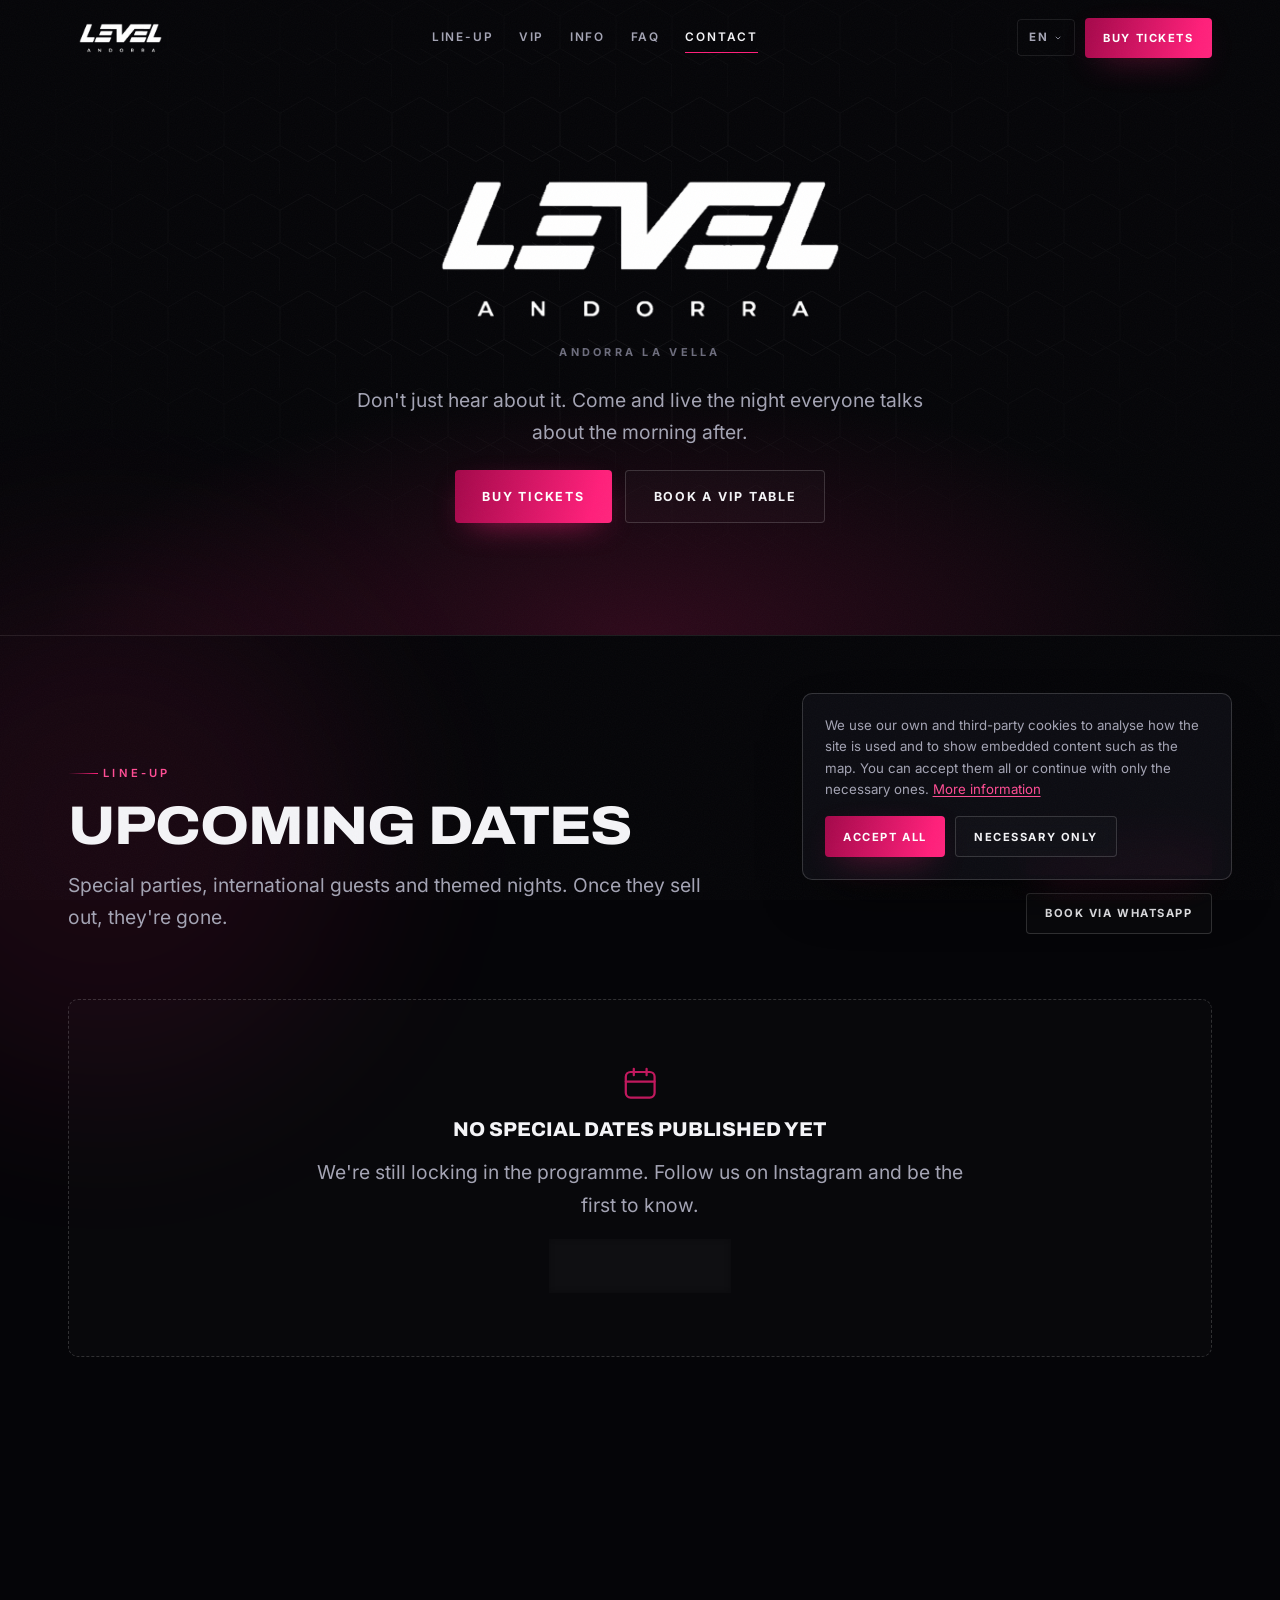
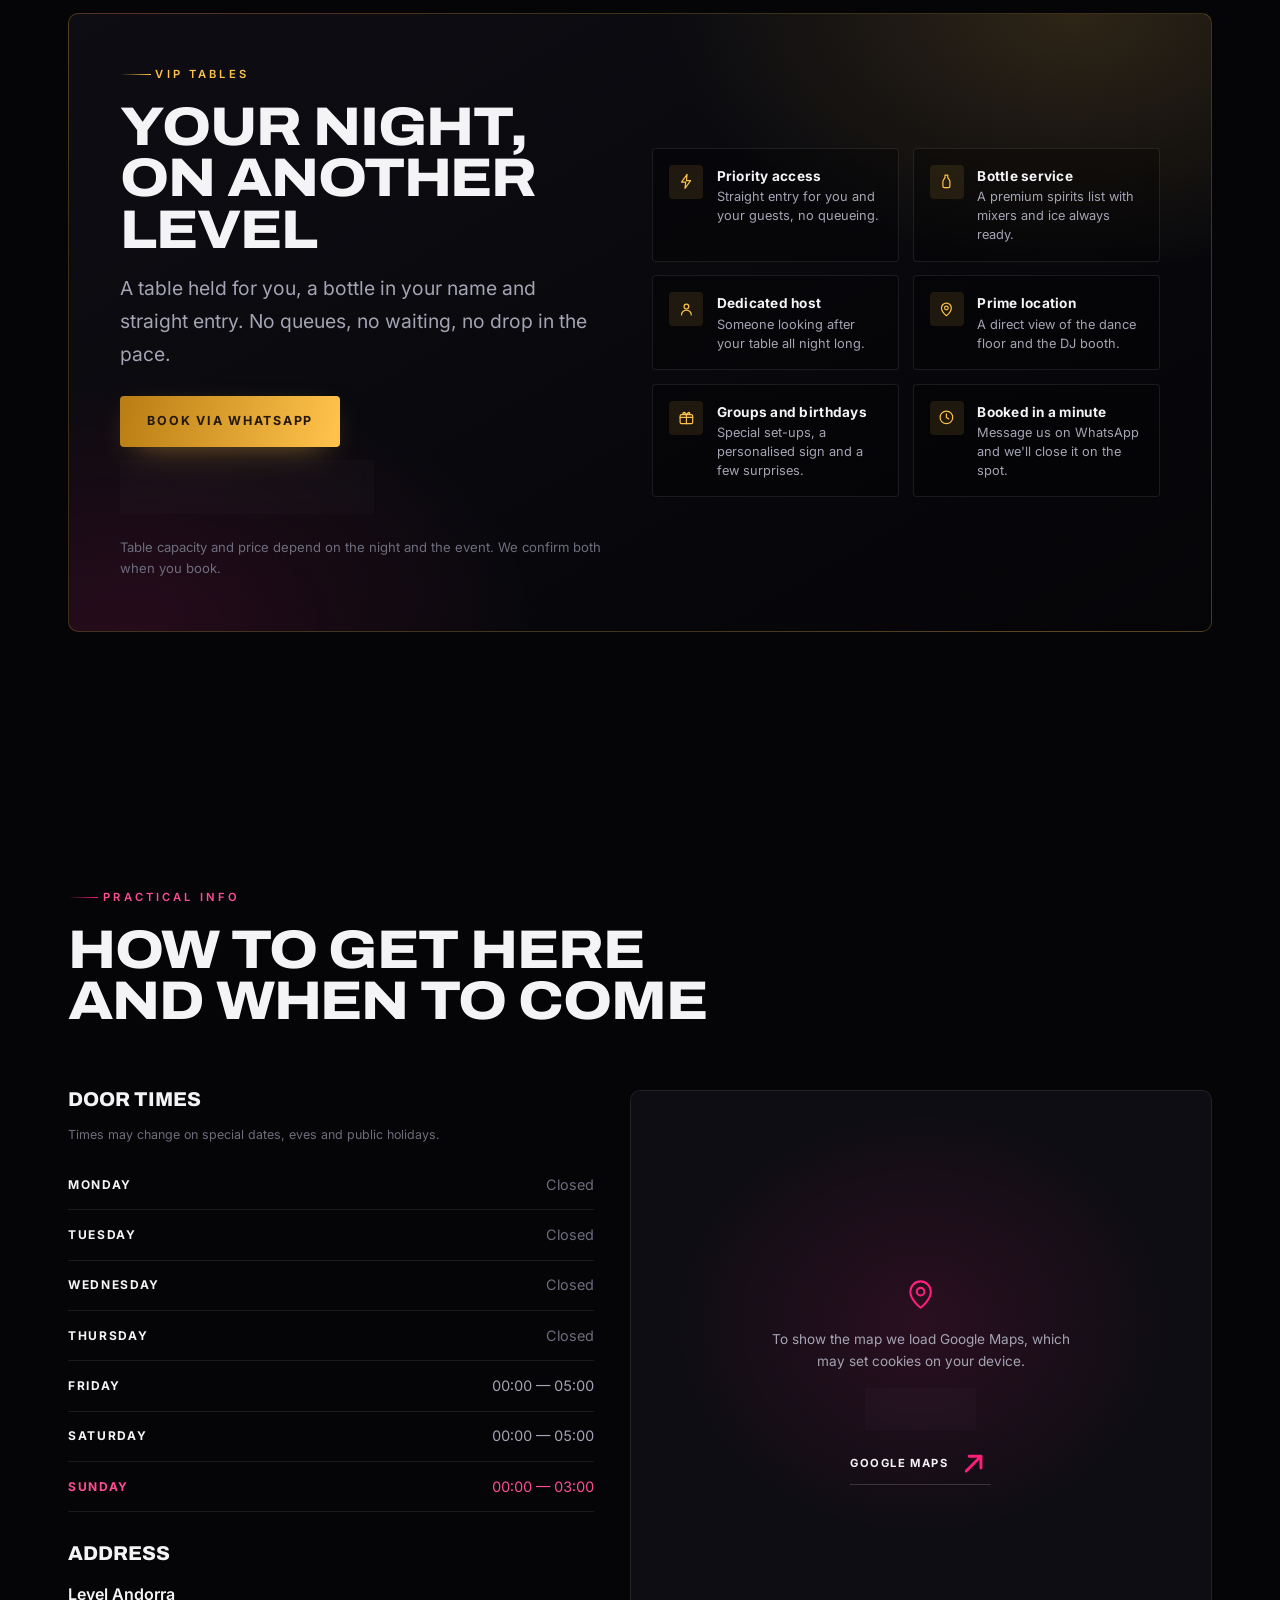
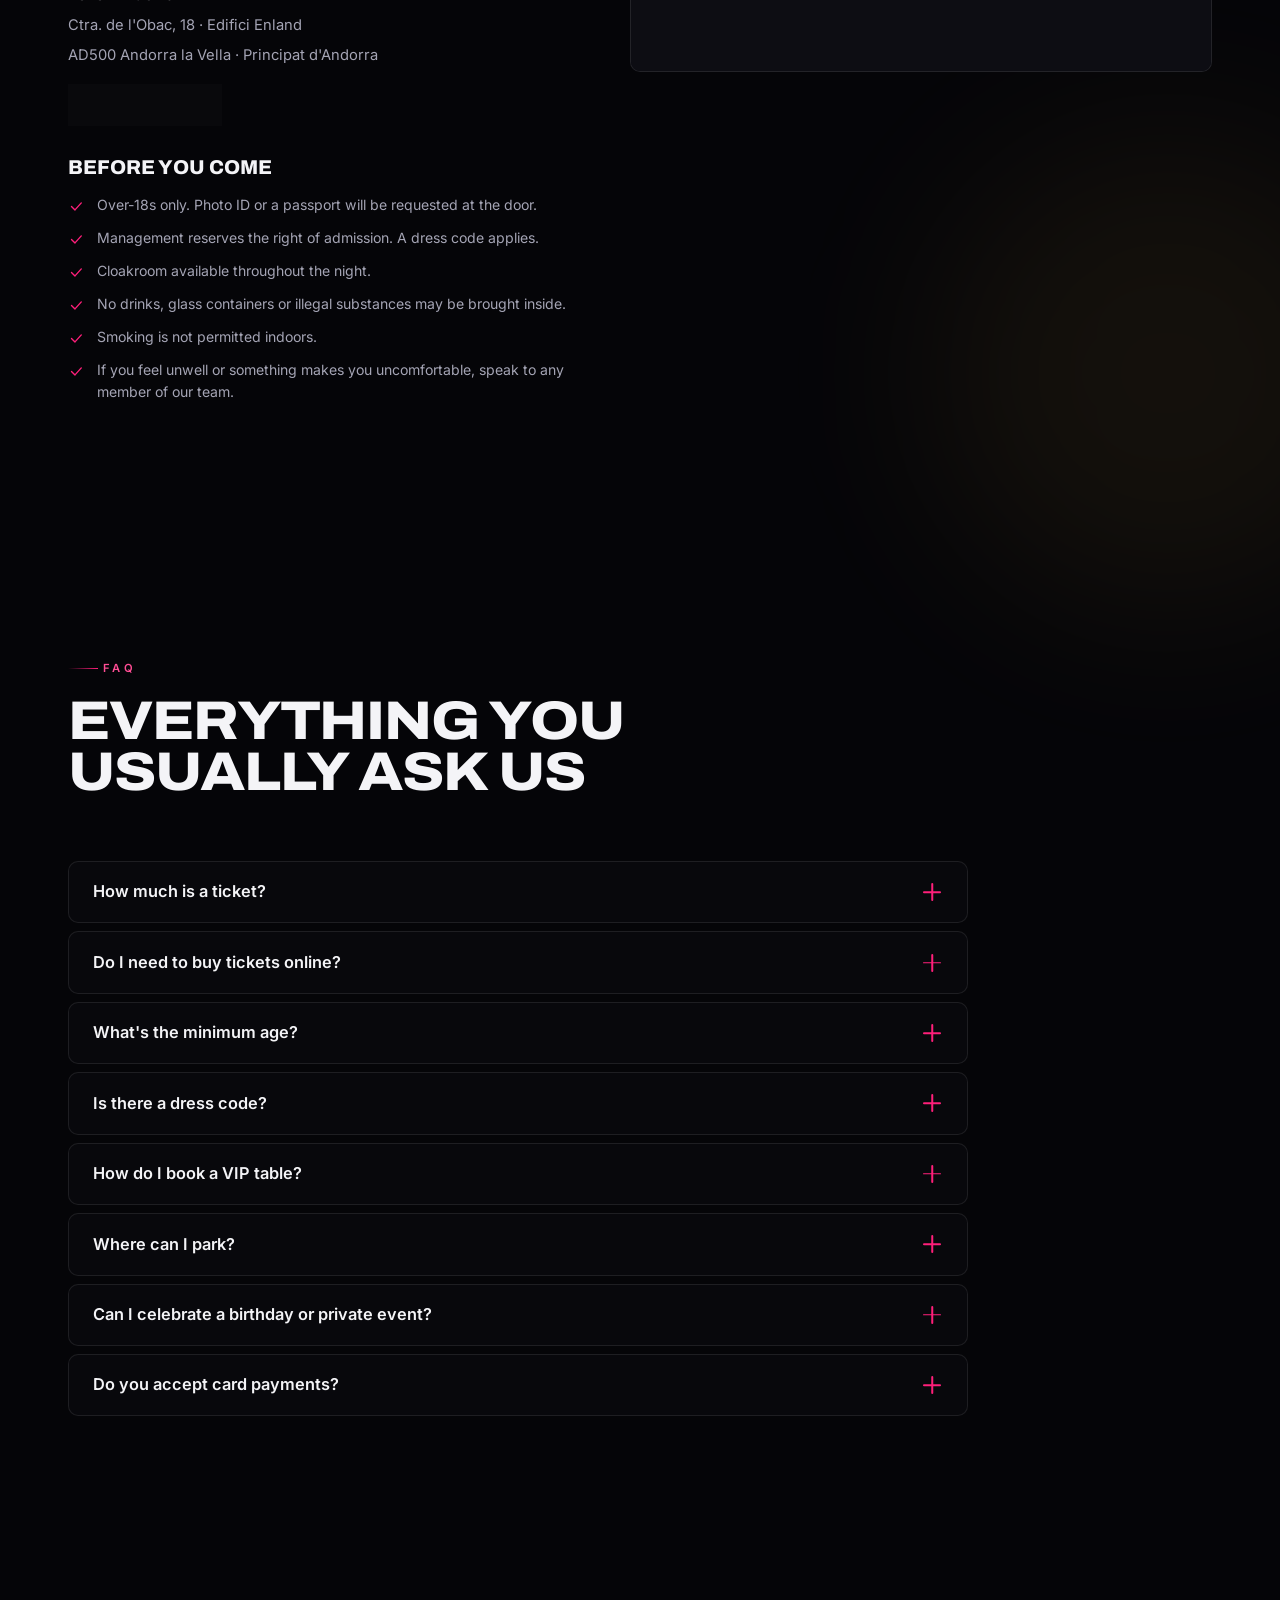
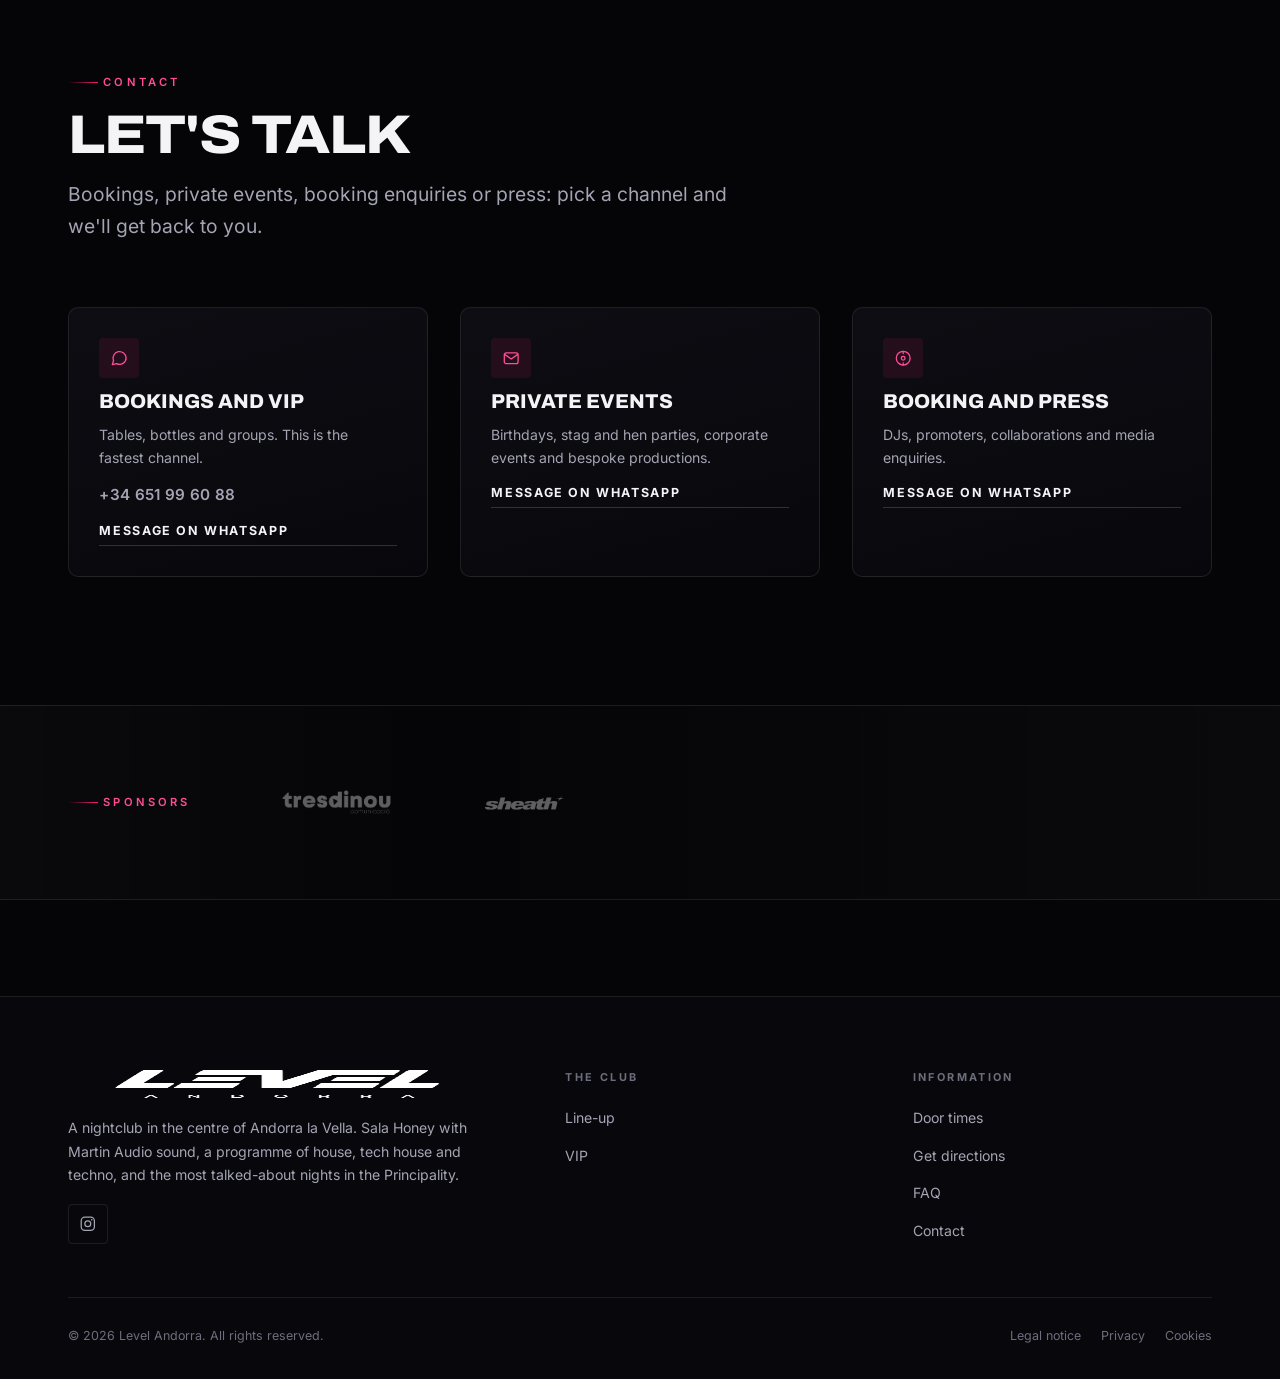
==== index.html @ 121f7f5c "Simplify Level landing page" ====
<!DOCTYPE html>
<html lang="es">
<head>
<meta charset="utf-8">
<meta name="viewport" content="width=device-width, initial-scale=1, viewport-fit=cover">
<title>Level Andorra · Discoteca en Andorra la Vella</title>
<meta name="description" content="Discoteca Level Andorra: Sala Honey con sonido Martin Audio, house, tech house y techno. De jueves a domingo en Andorra la Vella. Entradas y reservados VIP.">
<meta name="theme-color" content="#050508">
<meta name="author" content="Level Andorra">
<link rel="canonical" href="https://discotecalevelandorra.com/">

<!-- Open Graph / redes -->
<meta property="og:type" content="website">
<meta property="og:site_name" content="Level Andorra">
<meta property="og:locale" content="es_ES">
<meta property="og:locale:alternate" content="ca_AD">
<meta property="og:locale:alternate" content="en_GB">
<meta property="og:locale:alternate" content="fr_FR">
<meta property="og:url" content="https://discotecalevelandorra.com/">
<meta property="og:title" content="Level Andorra · Discoteca en Andorra la Vella">
<meta property="og:description" content="Sala Honey con sonido Martin Audio, house, tech house y techno. De jueves a domingo en Andorra la Vella. Entradas y reservados VIP.">
<meta property="og:image" content="https://discotecalevelandorra.com/assets/img/og-level-andorra.png">
<meta property="og:image:width" content="1200">
<meta property="og:image:height" content="630">
<meta name="twitter:card" content="summary_large_image">
<meta name="twitter:title" content="Level Andorra · Discoteca en Andorra la Vella">
<meta name="twitter:description" content="Sala Honey con sonido Martin Audio, house, tech house y techno. De jueves a domingo en Andorra la Vella.">
<meta name="twitter:image" content="https://discotecalevelandorra.com/assets/img/og-level-andorra.png">

<!-- Iconos -->
<link rel="icon" href="assets/img/favicon.svg" type="image/svg+xml">
<link rel="apple-touch-icon" href="assets/img/apple-touch-icon.png">
<link rel="manifest" href="site.webmanifest">

<!-- Poster del hero: es el LCP, se descarga cuanto antes -->
<link rel="preload" href="assets/img/poster-hero.jpg" as="image" fetchpriority="high">

<!-- Tipografías auto-alojadas: sin peticiones a terceros -->
<link rel="preload" href="assets/fonts/archivo-latin.woff2" as="font" type="font/woff2" crossorigin>
<link rel="preload" href="assets/fonts/inter-latin.woff2" as="font" type="font/woff2" crossorigin>
<link rel="stylesheet" href="assets/fonts/fonts.css">

<link rel="stylesheet" href="assets/css/style.css">

<!-- Datos estructurados: ficha del local -->
<script type="application/ld+json">
{
  "@context": "https://schema.org",
  "@type": "NightClub",
  "@id": "https://discotecalevelandorra.com/#club",
  "name": "Level Andorra",
  "alternateName": "Discoteca Level Andorra",
  "url": "https://discotecalevelandorra.com/",
  "description": "Discoteca en el centro de Andorra la Vella. Sala Honey con sonido Martin Audio e iluminación LED hexagonal, y programación de house, tech house y techno.",
  "image": "https://discotecalevelandorra.com/assets/img/og-level-andorra.png",
  "logo": "https://discotecalevelandorra.com/assets/img/level-logo.png",
  "address": {
    "@type": "PostalAddress",
    "streetAddress": "Ctra. de l'Obac, 18",
    "addressLocality": "Andorra la Vella",
    "postalCode": "AD500",
    "addressCountry": "AD"
  },
  "geo": { "@type": "GeoCoordinates", "latitude": 42.5066451, "longitude": 1.5340016 },
  "hasMap": "https://www.google.com/maps/place/DISCOTECA+LEVEL+ANDORRA/@42.5066451,1.5340016,17z",
  "sameAs": ["https://www.instagram.com/levelandorra_oficial/"],
  "openingHoursSpecification": [
    { "@type": "OpeningHoursSpecification", "dayOfWeek": "Thursday", "opens": "00:00", "closes": "04:00" },
    { "@type": "OpeningHoursSpecification", "dayOfWeek": "Friday", "opens": "00:00", "closes": "05:00" },
    { "@type": "OpeningHoursSpecification", "dayOfWeek": "Saturday", "opens": "00:00", "closes": "05:00" },
    { "@type": "OpeningHoursSpecification", "dayOfWeek": "Sunday", "opens": "00:00", "closes": "03:00" }
  ],
  "smokingAllowed": false,
  "publicAccess": true,
  "isAccessibleForFree": false,
  "currenciesAccepted": "EUR",
  "paymentAccepted": "Efectivo, Tarjeta"
}
</script>
</head>

<body>
<div class="grain" aria-hidden="true"></div>

<a class="skip-link" href="#main" data-i18n="nav.skip">Saltar al contenido</a>

<!-- ================================================================ HEADER -->
<header class="header" data-header>
  <div class="container header__inner">
    <a class="brand" href="#top" aria-label="Level Andorra — inicio">
      <img src="assets/img/level-logo.png" alt="Level Andorra" width="1080" height="309">
    </a>

    <nav class="nav" aria-label="Navegación principal">
      <a class="nav__link" href="#agenda" data-spy="agenda" data-i18n="nav.agenda">Agenda</a>
      <a class="nav__link" href="#vip" data-spy="vip" data-i18n="nav.vip">VIP</a>
      <a class="nav__link" href="#info" data-spy="info" data-i18n="nav.info">Info</a>
      <a class="nav__link" href="#faq" data-spy="faq" data-i18n="nav.faq">FAQ</a>
      <a class="nav__link" href="#contacto" data-spy="contacto" data-i18n="nav.contact">Contacto</a>
    </nav>

    <div class="header__actions">
      <div class="lang">
        <button class="lang__toggle" type="button" data-lang-toggle aria-expanded="false" aria-haspopup="true"
                data-i18n-attr="aria-label:nav.lang" aria-label="Idioma">
          <span data-lang-current>ES</span>
          <svg viewBox="0 0 24 24" fill="none" stroke="currentColor" stroke-width="2.4" stroke-linecap="round" stroke-linejoin="round" aria-hidden="true"><path d="m6 9 6 6 6-6"/></svg>
        </button>
        <div class="lang__menu" data-lang-menu role="menu">
          <button class="lang__option" type="button" role="menuitem" data-lang-option="es">Español</button>
          <button class="lang__option" type="button" role="menuitem" data-lang-option="ca">Català</button>
          <button class="lang__option" type="button" role="menuitem" data-lang-option="en">English</button>
          <button class="lang__option" type="button" role="menuitem" data-lang-option="fr">Français</button>
        </div>
      </div>

      <a class="btn btn--primary btn--sm header__cta" data-link="tickets" href="#agenda" target="_blank" rel="noopener" data-i18n="nav.tickets">Comprar entrada</a>

      <button class="burger" type="button" data-burger aria-expanded="false" aria-controls="mobile-nav" aria-label="Menú">
        <span class="burger__box" aria-hidden="true"><span></span><span></span><span></span></span>
      </button>
    </div>
  </div>
</header>

<!-- ============================================================ MENÚ MÓVIL -->
<div class="mobile-nav" id="mobile-nav" data-mobile-nav>
  <div class="container">
    <ul class="mobile-nav__list">
      <li><a class="mobile-nav__link" href="#agenda" data-i18n="nav.agenda">Agenda</a></li>
      <li><a class="mobile-nav__link" href="#vip" data-i18n="nav.vip">VIP</a></li>
      <li><a class="mobile-nav__link" href="#info" data-i18n="nav.info">Info</a></li>
      <li><a class="mobile-nav__link" href="#faq" data-i18n="nav.faq">FAQ</a></li>
      <li><a class="mobile-nav__link" href="#contacto" data-i18n="nav.contact">Contacto</a></li>
    </ul>
    <div class="mobile-nav__foot">
      <a class="btn btn--primary btn--block" data-link="tickets" href="#agenda" target="_blank" rel="noopener" data-i18n="nav.tickets">Comprar entrada</a>
      <div class="socials">
        <a class="social" data-link="instagram" href="https://www.instagram.com/levelandorra_oficial/" target="_blank" rel="noopener" aria-label="Instagram">
          <svg viewBox="0 0 24 24" fill="none" stroke="currentColor" stroke-width="1.7" stroke-linecap="round" stroke-linejoin="round" aria-hidden="true"><rect x="3" y="3" width="18" height="18" rx="5"/><circle cx="12" cy="12" r="4"/><circle cx="17.4" cy="6.6" r="1.1" fill="currentColor" stroke="none"/></svg>
        </a>
      </div>
    </div>
  </div>
</div>

<main id="main">

<!-- ========================================================== PRESENTACIÓN -->
<section class="intro" id="top">
  <div class="bg-hex" aria-hidden="true"></div>
  <div class="container intro__inner reveal">
    <h1 class="intro__heading"><img class="intro__logo" src="assets/img/level-logo.png" alt="Level Andorra" width="1080" height="309" fetchpriority="high"></h1>
    <p class="intro__place">ANDORRA LA VELLA</p>
    <p class="lede" data-i18n="hero.claim">Que no te lo cuenten. Ven a vivir la noche de la que todos hablan al día siguiente.</p>
    <div class="btn-group">
      <a class="btn btn--primary" data-link="tickets" href="#agenda" target="_blank" rel="noopener" data-i18n="hero.cta1">Comprar entrada</a>
      <a class="btn btn--ghost" href="#vip" data-i18n="hero.cta2">Reservar mesa VIP</a>
    </div>
  </div>
</section>

<!-- ============================================== AGENDA DEL FINDE -->
<section class="section" id="agenda">
  <div class="bg-glow" style="width:520px;height:520px;background:rgba(255,31,122,.16);top:-8%;left:-12%" aria-hidden="true"></div>
  <div class="container">
    <div class="section-head section-head--split reveal">
      <div>
        <span class="eyebrow" data-i18n="agenda.eyebrow">Agenda</span>
        <h2 class="h2" data-i18n="agenda.title">Próximas fechas</h2>
        <p class="lede" data-i18n="agenda.lede">Dos salas, distintas formas de vivir la noche. Elegí tu plan y reservá en segundos.</p>
      </div>
      <div class="btn-group">
        <a class="btn btn--primary btn--sm" data-link="tickets" href="#" target="_blank" rel="noopener" data-i18n="nav.tickets">Comprar entrada</a>
        <a class="btn btn--ghost btn--sm" data-link="whatsapp" data-wa-topic="vip" href="#" target="_blank" rel="noopener" data-i18n="vip.cta1">Reservar VIP</a>
      </div>
    </div>

    <div class="agenda" data-agenda hidden></div>

    <div class="empty-state reveal" data-agenda-empty hidden>
      <svg viewBox="0 0 24 24" fill="none" stroke="currentColor" stroke-width="1.4" stroke-linecap="round" stroke-linejoin="round" aria-hidden="true"><rect x="3" y="5" width="18" height="16" rx="3"/><path d="M8 3v4M16 3v4M3 11h18"/></svg>
      <h3 class="h4" data-i18n="agenda.empty.title">Estamos preparando el próximo fin de semana</h3>
      <p class="lede" style="text-align:center" data-i18n="agenda.empty.text">Seguinos en Instagram para enterarte primero.</p>
      <a class="btn btn--ghost" data-link="instagram" href="https://www.instagram.com/levelandorra_oficial/" target="_blank" rel="noopener" data-i18n="agenda.empty.cta">Ver Instagram</a>
    </div>
  </div>
</section>

<div class="flyer-modal" data-flyer-modal hidden role="dialog" aria-modal="true" aria-label="Flyer ampliado">
  <button class="flyer-modal__backdrop" type="button" data-flyer-close aria-label="Cerrar"></button>
  <div class="flyer-modal__panel">
    <button class="flyer-modal__close" type="button" data-flyer-close aria-label="Cerrar">×</button>
    <img alt="Flyer del evento">
  </div>
</div>

<!-- =================================================================== VIP -->
<section class="section" id="vip">
  <div class="container">
    <div class="vip-wrap reveal">
      <div class="vip-grid">
        <div class="stack stack-md">
          <span class="eyebrow eyebrow--honey" data-i18n="vip.eyebrow">Reservados</span>
          <h2 class="h2" data-i18n="vip.title">Tu noche, a otro nivel</h2>
          <p class="lede" data-i18n="vip.lede">Mesa reservada, botella a tu nombre y entrada directa. Sin colas, sin esperas, sin bajar el ritmo.</p>
          <div class="btn-group" style="margin-top:.5rem">
            <a class="btn btn--honey" data-link="whatsapp" data-link-fallback="instagram" data-i18n-fallback="vip.cta2" href="#contacto" target="_blank" rel="noopener" data-i18n="vip.cta1">Reservar por WhatsApp</a>
            <a class="btn btn--ghost" data-link="instagram" href="https://www.instagram.com/levelandorra_oficial/" target="_blank" rel="noopener" data-i18n="vip.cta2">Escribir por Instagram</a>
          </div>
          <p class="text-mute" style="font-size:.82rem;margin-top:.35rem" data-i18n="vip.note">Aforo por mesa y precio según la noche y el evento. Te lo confirmamos al momento de la reserva.</p>
        </div>

        <ul class="perks">
          <li class="perk">
            <span class="perk__icon"><svg viewBox="0 0 24 24" fill="none" stroke="currentColor" stroke-width="1.7" stroke-linecap="round" stroke-linejoin="round" aria-hidden="true"><path d="m13 2-8 11h6l-1 9 8-11h-6z"/></svg></span>
            <div><p class="perk__title" data-i18n="vip.p1.title">Acceso prioritario</p><p class="perk__text" data-i18n="vip.p1.text">Entrada directa para ti y tus invitados, sin hacer cola.</p></div>
          </li>
          <li class="perk">
            <span class="perk__icon"><svg viewBox="0 0 24 24" fill="none" stroke="currentColor" stroke-width="1.7" stroke-linecap="round" stroke-linejoin="round" aria-hidden="true"><path d="M10 3h4v3.5l2.4 3.6a3 3 0 0 1 .6 1.8V19a2 2 0 0 1-2 2H9a2 2 0 0 1-2-2v-7.1a3 3 0 0 1 .6-1.8L10 6.5z"/></svg></span>
            <div><p class="perk__title" data-i18n="vip.p2.title">Servicio de botella</p><p class="perk__text" data-i18n="vip.p2.text">Carta de destilados premium con mixers y hielo siempre listos.</p></div>
          </li>
          <li class="perk">
            <span class="perk__icon"><svg viewBox="0 0 24 24" fill="none" stroke="currentColor" stroke-width="1.7" stroke-linecap="round" stroke-linejoin="round" aria-hidden="true"><circle cx="12" cy="8" r="3.4"/><path d="M5 20a7 7 0 0 1 14 0"/></svg></span>
            <div><p class="perk__title" data-i18n="vip.p3.title">Camarero dedicado</p><p class="perk__text" data-i18n="vip.p3.text">Alguien pendiente de tu mesa durante toda la noche.</p></div>
          </li>
          <li class="perk">
            <span class="perk__icon"><svg viewBox="0 0 24 24" fill="none" stroke="currentColor" stroke-width="1.7" stroke-linecap="round" stroke-linejoin="round" aria-hidden="true"><path d="M12 21s7-5.4 7-11a7 7 0 1 0-14 0c0 5.6 7 11 7 11Z"/><circle cx="12" cy="10" r="2.6"/></svg></span>
            <div><p class="perk__title" data-i18n="vip.p4.title">Ubicación privilegiada</p><p class="perk__text" data-i18n="vip.p4.text">Vista directa a la pista y a la cabina del DJ.</p></div>
          </li>
          <li class="perk">
            <span class="perk__icon"><svg viewBox="0 0 24 24" fill="none" stroke="currentColor" stroke-width="1.7" stroke-linecap="round" stroke-linejoin="round" aria-hidden="true"><rect x="3" y="8" width="18" height="13" rx="2"/><path d="M3 12h18M12 8v13M12 8S9.5 3.5 7.5 5.2 9 8 12 8s5.6-1.1 4.5-2.8S12 8 12 8Z"/></svg></span>
            <div><p class="perk__title" data-i18n="vip.p5.title">Grupos y cumpleaños</p><p class="perk__text" data-i18n="vip.p5.text">Montajes especiales, cartel personalizado y sorpresas.</p></div>
          </li>
          <li class="perk">
            <span class="perk__icon"><svg viewBox="0 0 24 24" fill="none" stroke="currentColor" stroke-width="1.7" stroke-linecap="round" stroke-linejoin="round" aria-hidden="true"><circle cx="12" cy="12" r="9"/><path d="M12 7v5.2l3.2 1.9"/></svg></span>
            <div><p class="perk__title" data-i18n="vip.p6.title">Reserva en un minuto</p><p class="perk__text" data-i18n="vip.p6.text">Escríbenos por WhatsApp y lo cerramos al momento.</p></div>
          </li>
        </ul>
      </div>
    </div>
  </div>
</section>

<!-- ================================================================== INFO -->
<section class="section" id="info">
  <div class="bg-glow" style="width:480px;height:480px;background:rgba(255,194,75,.12);bottom:-6%;right:-10%" aria-hidden="true"></div>
  <div class="container">
    <div class="section-head reveal">
      <span class="eyebrow" data-i18n="info.eyebrow">Info práctica</span>
      <h2 class="h2" data-i18n="info.title">Cómo llegar y cuándo venir</h2>
    </div>

    <div class="info-grid">
      <div class="stack stack-lg reveal">
        <div>
          <h3 class="h4" style="margin-bottom:1rem" data-i18n="info.hours.title">Horario de puertas</h3>
          <table class="hours-table">
            <caption data-i18n="info.hours.caption">Los horarios pueden variar en fechas especiales, vísperas y festivos.</caption>
            <tbody data-hours-body>
              <tr class="is-closed"><th scope="row" data-i18n="info.mon">Lunes</th><td data-i18n="info.closed">Cerrado</td></tr>
              <tr class="is-closed"><th scope="row" data-i18n="info.tue">Martes</th><td data-i18n="info.closed">Cerrado</td></tr>
              <tr class="is-closed"><th scope="row" data-i18n="info.wed">Miércoles</th><td data-i18n="info.closed">Cerrado</td></tr>
              <tr><th scope="row" data-i18n="info.thu">Jueves</th><td>00:00 — 04:00</td></tr>
              <tr><th scope="row" data-i18n="info.fri">Viernes</th><td>00:00 — 05:00</td></tr>
              <tr><th scope="row" data-i18n="info.sat">Sábado</th><td>00:00 — 05:00</td></tr>
              <tr><th scope="row" data-i18n="info.sun">Domingo</th><td>00:00 — 03:00</td></tr>
            </tbody>
          </table>
        </div>

        <div class="stack stack-md">
          <h3 class="h4" data-i18n="info.address.title">Dirección</h3>
          <address class="address-block" style="font-style:normal">
            <strong>Level Andorra</strong>
            <span>Ctra. de l'Obac, 18 · Edifici Enland</span>
            <span>AD500 Andorra la Vella · Principat d'Andorra</span>
          </address>
          <div class="btn-group">
            <a class="btn btn--ghost btn--sm" data-link="directions" href="https://www.google.com/maps/dir/?api=1&amp;destination=42.5066451%2C1.5340016" target="_blank" rel="noopener" data-i18n="info.address.cta">Cómo llegar</a>
          </div>
        </div>

        <div class="stack stack-md">
          <h3 class="h4" data-i18n="info.rules.title">Antes de venir</h3>
          <ul class="rules">
            <li><svg viewBox="0 0 24 24" fill="none" stroke="currentColor" stroke-width="2" stroke-linecap="round" stroke-linejoin="round" aria-hidden="true"><path d="m5 12 5 5L19 7"/></svg><span data-i18n="info.rules.r1">Acceso exclusivo para mayores de 18 años. Se pedirá documento de identidad o pasaporte en la puerta.</span></li>
            <li><svg viewBox="0 0 24 24" fill="none" stroke="currentColor" stroke-width="2" stroke-linecap="round" stroke-linejoin="round" aria-hidden="true"><path d="m5 12 5 5L19 7"/></svg><span data-i18n="info.rules.r2">La dirección se reserva el derecho de admisión. Se aplica código de vestimenta.</span></li>
            <li><svg viewBox="0 0 24 24" fill="none" stroke="currentColor" stroke-width="2" stroke-linecap="round" stroke-linejoin="round" aria-hidden="true"><path d="m5 12 5 5L19 7"/></svg><span data-i18n="info.rules.r3">Guardarropa disponible durante toda la noche.</span></li>
            <li><svg viewBox="0 0 24 24" fill="none" stroke="currentColor" stroke-width="2" stroke-linecap="round" stroke-linejoin="round" aria-hidden="true"><path d="m5 12 5 5L19 7"/></svg><span data-i18n="info.rules.r4">No se permite el acceso con bebidas, envases de cristal ni sustancias ilegales.</span></li>
            <li><svg viewBox="0 0 24 24" fill="none" stroke="currentColor" stroke-width="2" stroke-linecap="round" stroke-linejoin="round" aria-hidden="true"><path d="m5 12 5 5L19 7"/></svg><span data-i18n="info.rules.r5">Prohibido fumar en el interior del local.</span></li>
            <li><svg viewBox="0 0 24 24" fill="none" stroke="currentColor" stroke-width="2" stroke-linecap="round" stroke-linejoin="round" aria-hidden="true"><path d="m5 12 5 5L19 7"/></svg><span data-i18n="info.rules.r6">Si no te encuentras bien o algo te incomoda, avisa a cualquier persona del equipo.</span></li>
          </ul>
        </div>
      </div>

      <div class="map-frame reveal" data-map>
        <div class="map-consent" data-map-consent>
          <svg viewBox="0 0 24 24" fill="none" stroke="currentColor" stroke-width="1.4" stroke-linecap="round" stroke-linejoin="round" aria-hidden="true"><path d="M12 21s7-5.4 7-11a7 7 0 1 0-14 0c0 5.6 7 11 7 11Z"/><circle cx="12" cy="10" r="2.6"/></svg>
          <p data-i18n="info.map.text">Para mostrar el mapa cargamos Google Maps, que puede instalar cookies en tu dispositivo.</p>
          <button class="btn btn--ghost btn--sm" type="button" data-map-load data-i18n="info.map.cta">Cargar mapa</button>
          <a class="link-arrow" data-link="maps" href="https://www.google.com/maps/place/DISCOTECA+LEVEL+ANDORRA/@42.5066451,1.5340016,17z" target="_blank" rel="noopener" style="font-size:.7rem">
            Google Maps
            <svg viewBox="0 0 24 24" fill="none" stroke="currentColor" stroke-width="2" stroke-linecap="round" stroke-linejoin="round" aria-hidden="true"><path d="M7 17 17 7M9 7h8v8"/></svg>
          </a>
        </div>
      </div>
    </div>
  </div>
</section>

<!-- =================================================================== FAQ -->
<section class="section" id="faq">
  <div class="container">
    <div class="section-head reveal">
      <span class="eyebrow" data-i18n="faq.eyebrow">Preguntas frecuentes</span>
      <h2 class="h2" data-i18n="faq.title">Todo lo que sueles preguntarnos</h2>
    </div>

    <div class="faq reveal">
      <div class="faq__item">
        <h3><button class="faq__q" type="button" data-faq-q aria-expanded="false" aria-controls="faq-1"><span data-i18n="faq.q1">¿Cuánto cuesta la entrada?</span><span class="faq__icon" aria-hidden="true"></span></button></h3>
        <div class="faq__a" id="faq-1"><div><p data-i18n="faq.a1">El precio depende de la noche y del evento. Consulta la fecha concreta en nuestro sistema de entradas o escríbenos por Instagram y te lo decimos al momento.</p></div></div>
      </div>
      <div class="faq__item">
        <h3><button class="faq__q" type="button" data-faq-q aria-expanded="false" aria-controls="faq-2"><span data-i18n="faq.q2">¿Hace falta comprar la entrada por internet?</span><span class="faq__icon" aria-hidden="true"></span></button></h3>
        <div class="faq__a" id="faq-2"><div><p data-i18n="faq.a2">No siempre, pero es lo más seguro. En fechas especiales el aforo se completa y la entrada anticipada suele salir más barata que en taquilla.</p></div></div>
      </div>
      <div class="faq__item">
        <h3><button class="faq__q" type="button" data-faq-q aria-expanded="false" aria-controls="faq-3"><span data-i18n="faq.q3">¿Cuál es la edad mínima para entrar?</span><span class="faq__icon" aria-hidden="true"></span></button></h3>
        <div class="faq__a" id="faq-3"><div><p data-i18n="faq.a3">18 años. Es imprescindible presentar documento de identidad o pasaporte en la puerta, sin excepciones.</p></div></div>
      </div>
      <div class="faq__item">
        <h3><button class="faq__q" type="button" data-faq-q aria-expanded="false" aria-controls="faq-4"><span data-i18n="faq.q4">¿Hay código de vestimenta?</span><span class="faq__icon" aria-hidden="true"></span></button></h3>
        <div class="faq__a" id="faq-4"><div><p data-i18n="faq.a4">No pedimos etiqueta, pero sí que cuides el look. No se permite ropa deportiva completa ni chanclas. La dirección se reserva el derecho de admisión.</p></div></div>
      </div>
      <div class="faq__item">
        <h3><button class="faq__q" type="button" data-faq-q aria-expanded="false" aria-controls="faq-5"><span data-i18n="faq.q5">¿Cómo reservo una mesa VIP?</span><span class="faq__icon" aria-hidden="true"></span></button></h3>
        <div class="faq__a" id="faq-5"><div><p data-i18n="faq.a5">Por WhatsApp o por Instagram. Te confirmamos disponibilidad, capacidad de la mesa y precio en el momento, según la noche.</p></div></div>
      </div>
      <div class="faq__item">
        <h3><button class="faq__q" type="button" data-faq-q aria-expanded="false" aria-controls="faq-6"><span data-i18n="faq.q6">¿Dónde puedo aparcar?</span><span class="faq__icon" aria-hidden="true"></span></button></h3>
        <div class="faq__a" id="faq-6"><div><p data-i18n="faq.a6">Hay aparcamientos públicos a pocos minutos a pie, en pleno centro de Andorra la Vella.</p></div></div>
      </div>
      <div class="faq__item">
        <h3><button class="faq__q" type="button" data-faq-q aria-expanded="false" aria-controls="faq-7"><span data-i18n="faq.q7">¿Puedo celebrar un cumpleaños o un evento privado?</span><span class="faq__icon" aria-hidden="true"></span></button></h3>
        <div class="faq__a" id="faq-7"><div><p data-i18n="faq.a7">Sí. Preparamos montajes para cumpleaños, despedidas, eventos de empresa y producciones. Escríbenos y lo montamos a tu medida.</p></div></div>
      </div>
      <div class="faq__item">
        <h3><button class="faq__q" type="button" data-faq-q aria-expanded="false" aria-controls="faq-8"><span data-i18n="faq.q8">¿Se puede pagar con tarjeta?</span><span class="faq__icon" aria-hidden="true"></span></button></h3>
        <div class="faq__a" id="faq-8"><div><p data-i18n="faq.a8">Sí, aceptamos tarjeta y efectivo tanto en barra como en los reservados.</p></div></div>
      </div>
    </div>
  </div>
</section>

<!-- ============================================================== CONTACTO -->
<section class="section" id="contacto">
  <div class="container">
    <div class="section-head reveal">
      <span class="eyebrow" data-i18n="contact.eyebrow">Contacto</span>
      <h2 class="h2" data-i18n="contact.title">Hablemos</h2>
      <p class="lede" data-i18n="contact.lede">Reservas, eventos privados, booking o prensa: elige el canal y te respondemos.</p>
    </div>

    <div class="contact-grid">
      <article class="contact-card reveal">
        <span class="contact-card__icon"><svg viewBox="0 0 24 24" fill="none" stroke="currentColor" stroke-width="1.7" stroke-linecap="round" stroke-linejoin="round" aria-hidden="true"><path d="M21 11.5a8.4 8.4 0 0 1-12.3 7.5L3 20.5l1.6-5.5A8.5 8.5 0 1 1 21 11.5Z"/></svg></span>
        <h3 class="h4" data-i18n="contact.c1.title">Reservas y VIP</h3>
        <p data-i18n="contact.c1.text">Mesas, botellas y grupos. Es el canal más rápido.</p>
        <p class="text-honey" style="font-size:.95rem;font-weight:600;letter-spacing:.02em" data-cfg="phoneDisplay"></p>
        <a class="link-arrow" data-link="whatsapp" data-link-fallback="instagram" data-i18n-fallback="vip.cta2" href="#" target="_blank" rel="noopener" data-i18n="contact.c1.cta">Escribir por WhatsApp</a>
      </article>

      <article class="contact-card reveal">
        <span class="contact-card__icon"><svg viewBox="0 0 24 24" fill="none" stroke="currentColor" stroke-width="1.7" stroke-linecap="round" stroke-linejoin="round" aria-hidden="true"><rect x="3" y="5" width="18" height="14" rx="2.5"/><path d="m3.5 7 8.5 6 8.5-6"/></svg></span>
        <h3 class="h4" data-i18n="contact.c2.title">Eventos privados</h3>
        <p data-i18n="contact.c2.text">Cumpleaños, despedidas, empresas y producciones a medida.</p>
        <a class="link-arrow" data-link="email-events" data-link-fallback="whatsapp" data-wa-topic="events" data-i18n-fallback="contact.c1.cta" href="#" data-i18n="contact.c2.cta">Enviar email</a>
      </article>

      <article class="contact-card reveal">
        <span class="contact-card__icon"><svg viewBox="0 0 24 24" fill="none" stroke="currentColor" stroke-width="1.7" stroke-linecap="round" stroke-linejoin="round" aria-hidden="true"><circle cx="12" cy="12" r="9"/><circle cx="12" cy="12" r="2.4"/><path d="M12 3v3M12 18v3"/></svg></span>
        <h3 class="h4" data-i18n="contact.c3.title">Booking y prensa</h3>
        <p data-i18n="contact.c3.text">DJs, promotoras, colaboraciones y medios de comunicación.</p>
        <a class="link-arrow" data-link="email-booking" data-link-fallback="whatsapp" data-wa-topic="booking" data-i18n-fallback="contact.c1.cta" href="#" data-i18n="contact.c3.cta">Enviar email</a>
      </article>
    </div>

  </div>
</section>

<!-- =============================================================== SPONSORS -->
<section class="sponsors" aria-labelledby="sponsors-title">
  <div class="container sponsors__inner">
    <h2 class="eyebrow" id="sponsors-title">SPONSORS</h2>
    <div class="sponsors__list">
      <a href="https://www.instagram.com/tresdinoucomunicacio" target="_blank" rel="noopener noreferrer" aria-label="Tresdinou Comunicació">
        <img src="assets/img/sponsor-tresdinou-comunicacio.png" alt="Tresdinou Comunicació" width="1145" height="284" loading="lazy" decoding="async">
      </a>
      <a href="https://www.instagram.com/sheath_grv/" target="_blank" rel="noopener noreferrer" aria-label="Sheath">
        <img src="assets/img/sponsor-sheath.webp" alt="Sheath" width="480" height="193" loading="lazy" decoding="async">
      </a>
    </div>
  </div>
</section>

</main>

<!-- ================================================================ FOOTER -->
<footer class="footer">
  <div class="container">
    <div class="footer__top">
      <div class="footer__brand">
        <img src="assets/img/level-logo.png" alt="Level Andorra" width="1080" height="309" loading="lazy">
        <p data-i18n="footer.desc">Discoteca en el centro de Andorra la Vella. Sala Honey con sonido Martin Audio, programación de house, tech house y techno, y las noches más comentadas del Principado.</p>
        <div class="socials">
          <a class="social" data-link="instagram" href="https://www.instagram.com/levelandorra_oficial/" target="_blank" rel="noopener" aria-label="Instagram">
            <svg viewBox="0 0 24 24" fill="none" stroke="currentColor" stroke-width="1.7" stroke-linecap="round" stroke-linejoin="round" aria-hidden="true"><rect x="3" y="3" width="18" height="18" rx="5"/><circle cx="12" cy="12" r="4"/><circle cx="17.4" cy="6.6" r="1.1" fill="currentColor" stroke="none"/></svg>
          </a>
          <a class="social is-hidden" data-link="tiktok" href="#" target="_blank" rel="noopener" aria-label="TikTok">
            <svg viewBox="0 0 24 24" fill="none" stroke="currentColor" stroke-width="1.7" stroke-linecap="round" stroke-linejoin="round" aria-hidden="true"><path d="M14 3v11.5a3.5 3.5 0 1 1-3.5-3.5"/><path d="M14 5.5A5 5 0 0 0 19.5 9"/></svg>
          </a>
          <a class="social is-hidden" data-link="facebook" href="#" target="_blank" rel="noopener" aria-label="Facebook">
            <svg viewBox="0 0 24 24" fill="none" stroke="currentColor" stroke-width="1.7" stroke-linecap="round" stroke-linejoin="round" aria-hidden="true"><path d="M14.5 8.5V6.8c0-.8.4-1.3 1.4-1.3H17V3h-2.3c-2.3 0-3.4 1.3-3.4 3.4v2.1H9.5V11h1.8v10h3.2V11H17l.4-2.5z"/></svg>
          </a>
        </div>
      </div>

      <nav aria-label="Enlaces del club">
        <p class="footer__title" data-i18n="footer.col1">El club</p>
        <ul class="footer__list">
          <li><a href="#agenda" data-i18n="nav.agenda">Agenda</a></li>
          <li><a href="#vip" data-i18n="nav.vip">VIP</a></li>
        </ul>
      </nav>

      <nav aria-label="Información">
        <p class="footer__title" data-i18n="footer.col2">Información</p>
        <ul class="footer__list">
          <li><a href="#info" data-i18n="info.hours.title">Horario de puertas</a></li>
          <li><a data-link="directions" href="https://www.google.com/maps/dir/?api=1&amp;destination=42.5066451%2C1.5340016" target="_blank" rel="noopener" data-i18n="info.address.cta">Cómo llegar</a></li>
          <li><a href="#faq" data-i18n="nav.faq">FAQ</a></li>
          <li><a href="#contacto" data-i18n="nav.contact">Contacto</a></li>
        </ul>
      </nav>
    </div>

    <div class="footer__bottom">
      <p>© <span data-year>2026</span> Level Andorra. <span data-i18n="footer.rights">Todos los derechos reservados.</span></p>
      <nav class="footer__legal" aria-label="Enlaces legales">
        <a href="legal.html#aviso-legal" data-i18n="footer.legal1">Aviso legal</a>
        <a href="legal.html#privacidad" data-i18n="footer.legal2">Privacidad</a>
        <a href="legal.html#cookies" data-i18n="footer.legal3">Cookies</a>
      </nav>
    </div>
  </div>
</footer>

<!-- ======================================================= BANNER COOKIES -->
<aside class="cookie" data-cookie role="region" aria-label="Cookies">
  <p>
    <span data-i18n="cookie.text">Usamos cookies propias y de terceros para analizar el uso del sitio y mostrar contenido embebido como el mapa. Puedes aceptarlas todas o continuar solo con las necesarias.</span>
    <a href="legal.html#cookies" data-i18n="cookie.more">Más información</a>
  </p>
  <div class="cookie__actions">
    <button class="btn btn--primary btn--sm" type="button" data-cookie-accept data-i18n="cookie.accept">Aceptar todas</button>
    <button class="btn btn--ghost btn--sm" type="button" data-cookie-reject data-i18n="cookie.reject">Solo necesarias</button>
  </div>
</aside>

<script src="assets/js/config.js" defer></script>
<script src="assets/js/i18n.js" defer></script>
<script src="assets/js/main.js" defer></script>
</body>
</html>
---- assets/fonts/fonts.css ----
/* ==========================================================================
   LEVEL ANDORRA — Tipografías auto-alojadas (Archivo + Inter, variables)
   Se sirven desde el propio dominio: sin peticiones a Google Fonts, sin
   terceros y sin la latencia de una conexión externa. Subconjuntos latin
   y latin-ext, suficientes para castellano, catalán, inglés y francés.
   Licencia: SIL Open Font License 1.1 (ver assets/fonts/OFL.txt).
   ========================================================================== */

@font-face {
  font-family: 'Archivo';
  font-style: normal;
  font-weight: 400 900;
  font-stretch: 75% 125%;
  font-display: swap;
  src: url('../fonts/archivo-latin-ext.woff2') format('woff2-variations');
  unicode-range: U+0100-02BA, U+02BD-02C5, U+02C7-02CC, U+02CE-02D7, U+02DD-02FF, U+0304, U+0308, U+0329, U+1D00-1DBF, U+1E00-1E9F, U+1EF2-1EFF, U+2020, U+20A0-20AB, U+20AD-20C0, U+2113, U+2C60-2C7F, U+A720-A7FF;
}

@font-face {
  font-family: 'Archivo';
  font-style: normal;
  font-weight: 400 900;
  font-stretch: 75% 125%;
  font-display: swap;
  src: url('../fonts/archivo-latin.woff2') format('woff2-variations');
  unicode-range: U+0000-00FF, U+0131, U+0152-0153, U+02BB-02BC, U+02C6, U+02DA, U+02DC, U+0304, U+0308, U+0329, U+2000-206F, U+20AC, U+2122, U+2191, U+2193, U+2212, U+2215, U+FEFF, U+FFFD;
}

@font-face {
  font-family: 'Inter';
  font-style: normal;
  font-weight: 400 700;
  font-display: swap;
  src: url('../fonts/inter-latin-ext.woff2') format('woff2-variations');
  unicode-range: U+0100-02BA, U+02BD-02C5, U+02C7-02CC, U+02CE-02D7, U+02DD-02FF, U+0304, U+0308, U+0329, U+1D00-1DBF, U+1E00-1E9F, U+1EF2-1EFF, U+2020, U+20A0-20AB, U+20AD-20C0, U+2113, U+2C60-2C7F, U+A720-A7FF;
}

@font-face {
  font-family: 'Inter';
  font-style: normal;
  font-weight: 400 700;
  font-display: swap;
  src: url('../fonts/inter-latin.woff2') format('woff2-variations');
  unicode-range: U+0000-00FF, U+0131, U+0152-0153, U+02BB-02BC, U+02C6, U+02DA, U+02DC, U+0304, U+0308, U+0329, U+2000-206F, U+20AC, U+2122, U+2191, U+2193, U+2212, U+2215, U+FEFF, U+FFFD;
}
---- assets/css/style.css ----
/* ==========================================================================
   LEVEL ANDORRA — Design System
   Paleta: negro profundo + magenta de marca + honey (Sala Honey / VIP)
   ========================================================================== */

/* ---------- 1. Tokens ---------- */
:root {
  /* Superficies */
  --ink-900: #050508;
  --ink-850: #08080c;
  --ink-800: #0d0d13;
  --ink-750: #12121a;
  --ink-700: #191922;
  --ink-600: #23232f;

  /* Texto */
  --fg: #f4f4f7;
  --fg-dim: #a4a4b4;
  --fg-mute: #6d6d7d;

  /* Marca */
  --magenta: #ff1f7a;
  --magenta-hot: #ff4d94;
  --magenta-deep: #a4084a;
  --honey: #ffc24b;
  --honey-deep: #b87d13;
  --violet: #7b3bff;

  /* Líneas y sombras */
  --line: rgba(255, 255, 255, 0.09);
  --line-strong: rgba(255, 255, 255, 0.16);
  --glow-magenta: 0 0 60px -12px rgba(255, 31, 122, 0.65);
  --glow-honey: 0 0 60px -12px rgba(255, 194, 75, 0.5);

  /* Tipografía */
  --font-display: "Archivo", "Helvetica Neue", Arial, sans-serif;
  --font-body: "Inter", -apple-system, BlinkMacSystemFont, "Segoe UI", Roboto, sans-serif;

  /* Layout */
  --container: 1240px;
  --gutter: clamp(1.25rem, 4vw, 3rem);
  --section-y: clamp(4.5rem, 10vw, 8.5rem);
  --radius: 4px;
  --radius-lg: 10px;

  /* Motion */
  --ease: cubic-bezier(0.22, 1, 0.36, 1);
  --ease-out: cubic-bezier(0.16, 1, 0.3, 1);

  color-scheme: dark;
}

/* ---------- 2. Reset ---------- */
*,
*::before,
*::after { box-sizing: border-box; }

* { margin: 0; }

html {
  -webkit-text-size-adjust: 100%;
  scroll-behavior: smooth;
  scroll-padding-top: 88px;
  overflow-x: hidden;
}

body {
  background: var(--ink-900);
  color: var(--fg);
  font-family: var(--font-body);
  font-size: clamp(0.95rem, 0.9rem + 0.2vw, 1.0625rem);
  line-height: 1.65;
  font-weight: 400;
  -webkit-font-smoothing: antialiased;
  -moz-osx-font-smoothing: grayscale;
  overflow-x: hidden;
  text-rendering: optimizeLegibility;
}

body.is-locked { overflow: hidden; }

img, svg, video, iframe { display: block; max-width: 100%; }
img, video { height: auto; }

/* El atributo hidden debe ganar siempre: varios componentes declaran
   display:flex y anularían el display:none de la hoja del navegador. */
[hidden] { display: none !important; }

button, input, select, textarea {
  font: inherit;
  color: inherit;
}

button { background: none; border: 0; cursor: pointer; }

a { color: inherit; text-decoration: none; }

ul, ol { list-style: none; padding: 0; }

:focus-visible {
  outline: 2px solid var(--magenta-hot);
  outline-offset: 3px;
  border-radius: 2px;
}

::selection {
  background: var(--magenta);
  color: #fff;
}

/* ---------- 3. Tipografía ---------- */
.h-display,
.h1, .h2, .h3, .h4 {
  font-family: var(--font-display);
  font-weight: 800;
  line-height: 0.94;
  letter-spacing: -0.02em;
  text-transform: uppercase;
  font-stretch: 112%;
}

.h-display {
  font-size: clamp(3.2rem, 13vw, 10.5rem);
  font-weight: 900;
  font-stretch: 125%;
  letter-spacing: -0.035em;
  line-height: 0.85;
}

.h1 { font-size: clamp(2.4rem, 6.5vw, 4.75rem); }
.h2 { font-size: clamp(1.9rem, 4.6vw, 3.4rem); }
.h3 { font-size: clamp(1.3rem, 2.4vw, 1.85rem); letter-spacing: -0.01em; }
.h4 { font-size: clamp(1.05rem, 1.6vw, 1.25rem); letter-spacing: 0; font-stretch: 100%; }

/* Guiño al logo: cursiva mecánica hacia la derecha */
.skew { display: inline-block; transform: skewX(-9deg); transform-origin: bottom left; }

.eyebrow {
  display: inline-flex;
  align-items: center;
  gap: 0.7ch;
  font-family: var(--font-body);
  font-size: 0.7rem;
  font-weight: 600;
  letter-spacing: 0.28em;
  text-transform: uppercase;
  color: var(--magenta-hot);
}

.eyebrow::before {
  content: "";
  width: 1.9rem;
  height: 1px;
  background: linear-gradient(90deg, transparent, var(--magenta));
}

.eyebrow--honey { color: var(--honey); }
.eyebrow--honey::before { background: linear-gradient(90deg, transparent, var(--honey)); }

.lede {
  font-size: clamp(1rem, 0.95rem + 0.4vw, 1.2rem);
  color: var(--fg-dim);
  line-height: 1.7;
  max-width: 56ch;
}

.text-honey { color: var(--honey); }
.text-magenta { color: var(--magenta-hot); }
.text-dim { color: var(--fg-dim); }
.text-mute { color: var(--fg-mute); }

/* ---------- 4. Layout ---------- */
.container {
  width: 100%;
  max-width: var(--container);
  margin-inline: auto;
  padding-inline: var(--gutter);
}

/* overflow-x: clip contiene los glows decorativos sin crear contexto de scroll
   (a diferencia de overflow: hidden, no rompe position: sticky). */
.section {
  padding-block: var(--section-y);
  position: relative;
  overflow-x: clip;
}
.section--tight { padding-block: clamp(3rem, 6vw, 5rem); }

/* Presentación mínima: el protagonismo es del logotipo real, no de texto. */
.intro {
  position: relative;
  overflow: clip;
  padding-block: clamp(6.5rem, 14vw, 11rem) clamp(4.5rem, 9vw, 7rem);
  border-bottom: 1px solid var(--line);
}
.intro::before {
  content: "";
  position: absolute;
  inset: auto 0 0;
  height: 42%;
  background: radial-gradient(ellipse at 50% 100%, rgba(255, 31, 122, .16), transparent 66%);
  pointer-events: none;
}
.intro__inner {
  position: relative;
  z-index: 1;
  display: flex;
  flex-direction: column;
  align-items: center;
  text-align: center;
  gap: 1.35rem;
}
.intro__heading { margin: 0; line-height: 0; }
.intro__logo { width: min(32rem, 85vw); height: auto; }
.intro__place { color: var(--fg-mute); font-size: .68rem; font-weight: 700; letter-spacing: .3em; }
.intro .lede { max-width: 48ch; }

.sponsors {
  padding-block: clamp(2.75rem, 7vw, 5rem);
  border-top: 1px solid var(--line);
  border-bottom: 1px solid var(--line);
  background: linear-gradient(90deg, rgba(255,255,255,.018), transparent 34%, rgba(255,255,255,.018));
}
.sponsors__inner { display: flex; align-items: center; gap: clamp(2rem, 7vw, 6rem); flex-wrap: wrap; }
.sponsors__list { display: flex; align-items: center; gap: clamp(2.5rem, 7vw, 6rem); flex-wrap: wrap; }
.sponsors__list a { display: block; opacity: .36; transition: opacity .25s var(--ease); }
.sponsors__list a:hover, .sponsors__list a:focus-visible { opacity: .85; }
.sponsors__list img { width: auto; height: clamp(1.35rem, 2.2vw, 1.9rem); object-fit: contain; }
.sponsors__list a:last-child img { height: clamp(1.7rem, 2.6vw, 2.3rem); }

.section-head {
  display: flex;
  flex-direction: column;
  gap: 1.1rem;
  margin-bottom: clamp(2.5rem, 5vw, 4rem);
  max-width: 62ch;
}

.section-head--split {
  max-width: none;
  flex-direction: row;
  align-items: flex-end;
  justify-content: space-between;
  gap: 2rem;
  flex-wrap: wrap;
}

.section-head--split > div { max-width: 58ch; display: flex; flex-direction: column; gap: 1.1rem; }

.stack { display: flex; flex-direction: column; }
.stack-sm { gap: 0.55rem; }
.stack-md { gap: 1.1rem; }
.stack-lg { gap: 2rem; }

.skip-link {
  position: absolute;
  left: 1rem;
  top: -100%;
  z-index: 200;
  background: var(--magenta);
  color: #fff;
  padding: 0.75rem 1.25rem;
  font-weight: 600;
  border-radius: var(--radius);
  transition: top 0.2s var(--ease);
}
.skip-link:focus { top: 1rem; }

/* Fondos decorativos */
.bg-hex {
  position: absolute;
  inset: 0;
  background-image: url("data:image/svg+xml,%3Csvg xmlns='http://www.w3.org/2000/svg' width='56' height='97' viewBox='0 0 56 97'%3E%3Cpath d='M28 0l28 16.2v32.3L28 64.6 0 48.5V16.2zM28 48.5l28 16.2v32.3' fill='none' stroke='%23ffffff' stroke-width='1'/%3E%3C/svg%3E");
  background-size: 56px 97px;
  opacity: 0.045;
  pointer-events: none;
  -webkit-mask-image: radial-gradient(ellipse 80% 70% at 50% 40%, #000 20%, transparent 78%);
  mask-image: radial-gradient(ellipse 80% 70% at 50% 40%, #000 20%, transparent 78%);
}

.bg-glow {
  position: absolute;
  border-radius: 50%;
  filter: blur(90px);
  pointer-events: none;
  opacity: 0.5;
}

.grain {
  position: fixed;
  inset: 0;
  z-index: 300;
  pointer-events: none;
  opacity: 0.032;
  background-image: url("data:image/svg+xml,%3Csvg xmlns='http://www.w3.org/2000/svg' width='200' height='200'%3E%3Cfilter id='n'%3E%3CfeTurbulence type='fractalNoise' baseFrequency='0.85' numOctaves='3'/%3E%3C/filter%3E%3Crect width='200' height='200' filter='url(%23n)'/%3E%3C/svg%3E");
}

/* ---------- 5. Botones ---------- */
.btn {
  --btn-bg: var(--magenta);
  display: inline-flex;
  align-items: center;
  justify-content: center;
  gap: 0.6rem;
  padding: 0.95rem 1.7rem;
  font-family: var(--font-body);
  font-size: 0.78rem;
  font-weight: 700;
  letter-spacing: 0.14em;
  text-transform: uppercase;
  border-radius: var(--radius);
  position: relative;
  isolation: isolate;
  overflow: hidden;
  transition: transform 0.35s var(--ease), box-shadow 0.35s var(--ease), color 0.3s var(--ease), border-color 0.3s var(--ease);
  white-space: nowrap;
  text-align: center;
}

.btn svg { width: 1.05em; height: 1.05em; flex: none; }

.btn--primary {
  background: linear-gradient(105deg, var(--magenta-deep), var(--magenta) 45%, var(--magenta-hot));
  background-size: 200% 100%;
  color: #fff;
  box-shadow: 0 10px 34px -16px rgba(255, 31, 122, 0.9);
}
.btn--primary:hover,
.btn--primary:focus-visible {
  background-position: 100% 0;
  transform: translateY(-2px);
  box-shadow: 0 16px 44px -14px rgba(255, 31, 122, 0.95);
}

.btn--honey {
  background: linear-gradient(105deg, var(--honey-deep), var(--honey) 50%, #ffdb8f);
  background-size: 200% 100%;
  color: #23180a;
  box-shadow: 0 10px 34px -16px rgba(255, 194, 75, 0.75);
}
.btn--honey:hover,
.btn--honey:focus-visible {
  background-position: 100% 0;
  transform: translateY(-2px);
  box-shadow: 0 16px 44px -14px rgba(255, 194, 75, 0.85);
}

.btn--ghost {
  border: 1px solid var(--line-strong);
  color: var(--fg);
  background: rgba(255, 255, 255, 0.02);
  backdrop-filter: blur(6px);
}
.btn--ghost:hover,
.btn--ghost:focus-visible {
  border-color: var(--magenta);
  color: var(--magenta-hot);
  transform: translateY(-2px);
}

.btn--sm { padding: 0.65rem 1.15rem; font-size: 0.7rem; }
.btn--block { width: 100%; }

.btn-group { display: flex; flex-wrap: wrap; gap: 0.85rem; }

/* Enlace con flecha */
.link-arrow {
  display: inline-flex;
  align-items: center;
  gap: 0.5rem;
  font-size: 0.78rem;
  font-weight: 700;
  letter-spacing: 0.13em;
  text-transform: uppercase;
  color: var(--fg);
  padding-bottom: 3px;
  border-bottom: 1px solid var(--line-strong);
  transition: color 0.3s var(--ease), border-color 0.3s var(--ease), gap 0.3s var(--ease);
}
.link-arrow:hover { color: var(--magenta-hot); border-color: var(--magenta); gap: 0.85rem; }
.link-arrow svg { width: 0.95em; height: 0.95em; }

/* ---------- 6. Header ---------- */
.header {
  position: fixed;
  inset: 0 0 auto;
  z-index: 100;
  transition: background 0.4s var(--ease), border-color 0.4s var(--ease), backdrop-filter 0.4s var(--ease);
  border-bottom: 1px solid transparent;
}

.header.is-stuck {
  background: rgba(5, 5, 8, 0.82);
  backdrop-filter: blur(18px) saturate(140%);
  -webkit-backdrop-filter: blur(18px) saturate(140%);
  border-bottom-color: var(--line);
}

.header__inner {
  display: flex;
  align-items: center;
  justify-content: space-between;
  gap: 1.5rem;
  height: 76px;
}

.brand { display: flex; align-items: center; gap: 0.75rem; flex: none; }
.brand img { width: auto; height: 26px; }
@media (min-width: 1024px) { .brand img { height: 30px; } }

.nav { display: none; }

@media (min-width: 1080px) {
  .nav {
    display: flex;
    align-items: center;
    gap: clamp(1.1rem, 2vw, 2.1rem);
  }
}

.nav__link {
  font-size: 0.74rem;
  font-weight: 600;
  letter-spacing: 0.15em;
  text-transform: uppercase;
  color: var(--fg-dim);
  position: relative;
  padding-block: 0.3rem;
  transition: color 0.3s var(--ease);
}

.nav__link::after {
  content: "";
  position: absolute;
  left: 0;
  bottom: 0;
  width: 100%;
  height: 1px;
  background: var(--magenta);
  transform: scaleX(0);
  transform-origin: right;
  transition: transform 0.4s var(--ease);
}

.nav__link:hover,
.nav__link.is-active { color: var(--fg); }
.nav__link:hover::after,
.nav__link.is-active::after { transform: scaleX(1); transform-origin: left; }

.header__actions { display: flex; align-items: center; gap: 0.65rem; flex: none; }
.header__cta { display: none; }
@media (min-width: 560px) { .header__cta { display: inline-flex; } }

/* Selector de idioma */
.lang { position: relative; }

.lang__toggle {
  display: flex;
  align-items: center;
  gap: 0.4rem;
  padding: 0.5rem 0.7rem;
  font-size: 0.72rem;
  font-weight: 700;
  letter-spacing: 0.12em;
  text-transform: uppercase;
  color: var(--fg-dim);
  border: 1px solid var(--line);
  border-radius: var(--radius);
  transition: color 0.25s var(--ease), border-color 0.25s var(--ease);
}
.lang__toggle:hover { color: var(--fg); border-color: var(--line-strong); }
.lang__toggle svg { width: 0.7em; height: 0.7em; transition: transform 0.3s var(--ease); }
.lang__toggle[aria-expanded="true"] svg { transform: rotate(180deg); }

.lang__menu {
  position: absolute;
  top: calc(100% + 0.5rem);
  right: 0;
  min-width: 148px;
  background: var(--ink-800);
  border: 1px solid var(--line);
  border-radius: var(--radius-lg);
  padding: 0.35rem;
  display: flex;
  flex-direction: column;
  box-shadow: 0 20px 50px -20px rgba(0, 0, 0, 0.9);
  opacity: 0;
  visibility: hidden;
  transform: translateY(-6px);
  transition: opacity 0.25s var(--ease), transform 0.25s var(--ease), visibility 0.25s;
}
.lang__menu.is-open { opacity: 1; visibility: visible; transform: translateY(0); }

.lang__option {
  display: flex;
  align-items: center;
  justify-content: space-between;
  gap: 0.75rem;
  padding: 0.55rem 0.75rem;
  font-size: 0.82rem;
  color: var(--fg-dim);
  border-radius: var(--radius);
  text-align: left;
  width: 100%;
  transition: background 0.2s var(--ease), color 0.2s var(--ease);
}
.lang__option:hover { background: rgba(255, 255, 255, 0.05); color: var(--fg); }
.lang__option[aria-current="true"] { color: var(--magenta-hot); font-weight: 600; }

/* Botón hamburguesa */
.burger {
  width: 42px;
  height: 42px;
  display: grid;
  place-items: center;
  border: 1px solid var(--line);
  border-radius: var(--radius);
  transition: border-color 0.25s var(--ease);
}
.burger:hover { border-color: var(--line-strong); }
@media (min-width: 1080px) { .burger { display: none; } }

.burger__box { width: 18px; height: 12px; position: relative; }
.burger__box span {
  position: absolute;
  left: 0;
  width: 100%;
  height: 1.5px;
  background: var(--fg);
  border-radius: 2px;
  transition: transform 0.35s var(--ease), opacity 0.2s var(--ease), top 0.35s var(--ease);
}
.burger__box span:nth-child(1) { top: 0; }
.burger__box span:nth-child(2) { top: 5.25px; }
.burger__box span:nth-child(3) { top: 10.5px; }

.burger[aria-expanded="true"] .burger__box span:nth-child(1) { top: 5.25px; transform: rotate(45deg); }
.burger[aria-expanded="true"] .burger__box span:nth-child(2) { opacity: 0; }
.burger[aria-expanded="true"] .burger__box span:nth-child(3) { top: 5.25px; transform: rotate(-45deg); }

/* Menú móvil */
.mobile-nav {
  position: fixed;
  inset: 0;
  z-index: 99;
  background: var(--ink-900);
  display: flex;
  flex-direction: column;
  justify-content: center;
  padding: 6rem var(--gutter) 3rem;
  opacity: 0;
  visibility: hidden;
  transition: opacity 0.4s var(--ease), visibility 0.4s;
  overflow-y: auto;
}
.mobile-nav.is-open { opacity: 1; visibility: visible; }

.mobile-nav__list { display: flex; flex-direction: column; gap: 0.35rem; }

.mobile-nav__link {
  font-family: var(--font-display);
  font-size: clamp(1.75rem, 8vw, 2.6rem);
  font-weight: 800;
  text-transform: uppercase;
  letter-spacing: -0.02em;
  line-height: 1.15;
  color: var(--fg-dim);
  display: block;
  padding-block: 0.2rem;
  opacity: 0;
  transform: translateY(18px);
  transition: color 0.3s var(--ease), opacity 0.5s var(--ease), transform 0.5s var(--ease);
}
.mobile-nav.is-open .mobile-nav__link { opacity: 1; transform: none; }
.mobile-nav__link:hover { color: var(--magenta-hot); }

.mobile-nav__foot {
  margin-top: 2.5rem;
  padding-top: 2rem;
  border-top: 1px solid var(--line);
  display: flex;
  flex-direction: column;
  gap: 1.25rem;
}

/* ---------- 7. Hero ---------- */
.hero {
  position: relative;
  min-height: 100svh;
  display: flex;
  flex-direction: column;
  justify-content: flex-end;
  overflow: hidden;
  padding-top: 76px;
  isolation: isolate;
}

.hero__media {
  position: absolute;
  inset: 0;
  z-index: -2;
  background: var(--ink-900);
  overflow: hidden;
}

/* El poster se pinta al instante; el vídeo entra por encima cuando puede
   reproducirse, y solo entonces se retira el poster. Nunca hay hueco negro. */
.hero__media img,
.hero__media video {
  position: absolute;
  inset: 0;
  width: 100%;
  height: 100%;
  object-fit: cover;
  filter: saturate(115%) contrast(105%);
}

.hero__media img { opacity: 0.5; transition: opacity 1.4s var(--ease); }
.hero__media video { opacity: 0; transition: opacity 1.4s var(--ease); }
.hero__media video.is-ready { opacity: 0.5; }
.hero__media.has-video img { opacity: 0; }

@media (min-width: 900px) {
  /* En desktop el metraje es vertical: se usa desenfocado como atmósfera */
  .hero__media img,
  .hero__media video {
    filter: saturate(130%) contrast(108%) blur(14px);
    transform: scale(1.12);
  }
  .hero__media img { opacity: 0.42; }
  .hero__media video.is-ready { opacity: 0.42; }
}

.hero__scrim {
  position: absolute;
  inset: 0;
  z-index: -1;
  background:
    radial-gradient(ellipse 70% 55% at 15% 18%, rgba(255, 31, 122, 0.3), transparent 62%),
    radial-gradient(ellipse 60% 50% at 88% 12%, rgba(123, 59, 255, 0.24), transparent 60%),
    radial-gradient(ellipse 90% 60% at 50% 108%, rgba(255, 194, 75, 0.14), transparent 65%),
    linear-gradient(180deg, rgba(5, 5, 8, 0.88) 0%, rgba(5, 5, 8, 0.34) 32%, rgba(5, 5, 8, 0.82) 74%, var(--ink-900) 100%);
}

.hero__inner {
  position: relative;
  padding-bottom: clamp(2.5rem, 6vw, 4.5rem);
  display: flex;
  flex-direction: column;
  gap: clamp(1.5rem, 3vw, 2.25rem);
  flex: 1;
  justify-content: flex-end;
}

.hero__title {
  display: flex;
  flex-direction: column;
  gap: 0.15em;
}

/* El degradado va sobre el mismo elemento que lleva el skew: si el transform
   está en un hijo, este crea su propia capa de pintado y el background-clip
   del padre deja el texto invisible. */
.hero__title .h-display { filter: drop-shadow(0 8px 40px rgba(255, 31, 122, 0.35)); }

.text-gradient {
  background: linear-gradient(178deg, #ffffff 18%, #d9d9e4 55%, #8f8fa2 100%);
  -webkit-background-clip: text;
  background-clip: text;
  color: transparent;
}

.hero__sub {
  font-family: var(--font-display);
  font-size: clamp(0.72rem, 2.4vw, 1.05rem);
  font-weight: 700;
  letter-spacing: clamp(0.34em, 1.7vw, 0.72em);
  text-transform: uppercase;
  color: var(--magenta-hot);
  padding-left: 0.25em;
}

.hero__claim {
  font-size: clamp(1.02rem, 0.95rem + 0.55vw, 1.35rem);
  color: var(--fg);
  max-width: 34ch;
  line-height: 1.5;
  font-weight: 400;
}

.hero__bar {
  border-top: 1px solid var(--line);
  padding-top: 1.35rem;
  display: flex;
  flex-wrap: wrap;
  align-items: center;
  gap: 1rem 2.25rem;
}

.hero__stat { display: flex; flex-direction: column; gap: 0.15rem; }
.hero__stat dt {
  font-size: 0.63rem;
  font-weight: 700;
  letter-spacing: 0.22em;
  text-transform: uppercase;
  color: var(--fg-mute);
}
.hero__stat dd {
  font-family: var(--font-display);
  font-size: 1rem;
  font-weight: 700;
  text-transform: uppercase;
  letter-spacing: 0.02em;
}

.hero__live {
  display: inline-flex;
  align-items: center;
  gap: 0.55rem;
  font-size: 0.68rem;
  font-weight: 700;
  letter-spacing: 0.18em;
  text-transform: uppercase;
  padding: 0.4rem 0.85rem;
  border: 1px solid rgba(255, 31, 122, 0.4);
  border-radius: 100px;
  background: rgba(255, 31, 122, 0.08);
  color: var(--magenta-hot);
  align-self: flex-start;
}

.hero__live .dot {
  width: 6px;
  height: 6px;
  border-radius: 50%;
  background: var(--magenta);
  box-shadow: 0 0 0 0 rgba(255, 31, 122, 0.7);
  animation: pulse 2.4s var(--ease) infinite;
}

@keyframes pulse {
  0% { box-shadow: 0 0 0 0 rgba(255, 31, 122, 0.6); }
  70% { box-shadow: 0 0 0 9px rgba(255, 31, 122, 0); }
  100% { box-shadow: 0 0 0 0 rgba(255, 31, 122, 0); }
}

.hero__scroll {
  position: absolute;
  right: var(--gutter);
  bottom: clamp(2.5rem, 6vw, 4.5rem);
  display: none;
  flex-direction: column;
  align-items: center;
  gap: 0.75rem;
  font-size: 0.6rem;
  letter-spacing: 0.24em;
  text-transform: uppercase;
  color: var(--fg-mute);
  writing-mode: vertical-rl;
}
@media (min-width: 1080px) { .hero__scroll { display: flex; } }

.hero__scroll::after {
  content: "";
  width: 1px;
  height: 56px;
  background: linear-gradient(180deg, var(--magenta), transparent);
  animation: scrollCue 2.2s ease-in-out infinite;
}

@keyframes scrollCue {
  0%, 100% { transform: scaleY(0.35); transform-origin: top; opacity: 0.5; }
  50% { transform: scaleY(1); transform-origin: top; opacity: 1; }
}

/* ---------- 8. Ticker ---------- */
.ticker {
  border-block: 1px solid var(--line);
  background: linear-gradient(90deg, var(--ink-850), var(--ink-800), var(--ink-850));
  overflow: hidden;
  padding-block: 1rem;
  -webkit-mask-image: linear-gradient(90deg, transparent, #000 6%, #000 94%, transparent);
  mask-image: linear-gradient(90deg, transparent, #000 6%, #000 94%, transparent);
}

.ticker__track {
  display: flex;
  width: max-content;
  animation: marquee 38s linear infinite;
}
.ticker:hover .ticker__track { animation-play-state: paused; }

.ticker__group {
  display: flex;
  align-items: center;
  gap: 2.5rem;
  padding-right: 2.5rem;
}

.ticker__item {
  font-family: var(--font-display);
  font-size: clamp(0.9rem, 2vw, 1.3rem);
  font-weight: 800;
  text-transform: uppercase;
  letter-spacing: 0.04em;
  color: var(--fg-dim);
  white-space: nowrap;
}
.ticker__item:nth-child(even) { color: var(--magenta); }

.ticker__dot { color: var(--honey); font-size: 0.75rem; }

@keyframes marquee {
  from { transform: translateX(0); }
  to { transform: translateX(-50%); }
}

/* ---------- 9. Cards & grids ---------- */
.grid { display: grid; gap: clamp(1rem, 2vw, 1.5rem); }
.grid--2 { grid-template-columns: repeat(auto-fit, minmax(min(100%, 320px), 1fr)); }
.grid--3 { grid-template-columns: repeat(auto-fit, minmax(min(100%, 280px), 1fr)); }
.grid--4 { grid-template-columns: repeat(auto-fit, minmax(min(100%, 220px), 1fr)); }

.card {
  position: relative;
  background: linear-gradient(165deg, var(--ink-800), var(--ink-850));
  border: 1px solid var(--line);
  border-radius: var(--radius-lg);
  padding: clamp(1.4rem, 2.6vw, 2rem);
  overflow: hidden;
  transition: border-color 0.4s var(--ease), transform 0.4s var(--ease), background 0.4s var(--ease);
}

.card::before {
  content: "";
  position: absolute;
  inset: 0;
  border-radius: inherit;
  padding: 1px;
  background: linear-gradient(150deg, rgba(255, 31, 122, 0.55), transparent 42%);
  -webkit-mask: linear-gradient(#000 0 0) content-box, linear-gradient(#000 0 0);
  -webkit-mask-composite: xor;
  mask: linear-gradient(#000 0 0) content-box, linear-gradient(#000 0 0);
  mask-composite: exclude;
  opacity: 0;
  transition: opacity 0.4s var(--ease);
  pointer-events: none;
}
.card:hover::before { opacity: 1; }
.card:hover { transform: translateY(-4px); border-color: transparent; }

.card--honey::before { background: linear-gradient(150deg, rgba(255, 194, 75, 0.6), transparent 42%); }

/* Programación semanal */
.night {
  display: flex;
  flex-direction: column;
  gap: 1.1rem;
  min-height: 100%;
}

.night__day {
  font-family: var(--font-display);
  font-size: clamp(1.55rem, 3vw, 2.1rem);
  font-weight: 900;
  font-stretch: 118%;
  text-transform: uppercase;
  letter-spacing: -0.02em;
  line-height: 1;
}

.night__hours {
  display: inline-flex;
  align-items: center;
  gap: 0.45rem;
  font-size: 0.72rem;
  font-weight: 700;
  letter-spacing: 0.12em;
  text-transform: uppercase;
  color: var(--honey);
}
.night__hours svg { width: 0.95em; height: 0.95em; }

.night__name {
  font-family: var(--font-display);
  font-size: 0.95rem;
  font-weight: 800;
  letter-spacing: 0.06em;
  text-transform: uppercase;
  color: var(--magenta-hot);
}

.night__desc { font-size: 0.9rem; color: var(--fg-dim); line-height: 1.6; }

.tags { display: flex; flex-wrap: wrap; gap: 0.4rem; margin-top: auto; padding-top: 0.4rem; }

.tag {
  font-size: 0.63rem;
  font-weight: 700;
  letter-spacing: 0.13em;
  text-transform: uppercase;
  padding: 0.3rem 0.6rem;
  border: 1px solid var(--line);
  border-radius: 100px;
  color: var(--fg-mute);
}

.tag--hot { border-color: rgba(255, 31, 122, 0.35); color: var(--magenta-hot); background: rgba(255, 31, 122, 0.07); }
.tag--honey { border-color: rgba(255, 194, 75, 0.35); color: var(--honey); background: rgba(255, 194, 75, 0.07); }

/* Agenda de fechas especiales */
.agenda { display: flex; flex-direction: column; gap: 0.75rem; }

.event {
  display: grid;
  grid-template-columns: auto 1fr;
  gap: 1.25rem 1.5rem;
  align-items: center;
  padding: clamp(1.1rem, 2.4vw, 1.65rem);
  background: linear-gradient(120deg, var(--ink-800), var(--ink-850));
  border: 1px solid var(--line);
  border-radius: var(--radius-lg);
  transition: border-color 0.35s var(--ease), transform 0.35s var(--ease);
}
.event:hover { border-color: rgba(255, 31, 122, 0.45); transform: translateX(4px); }

@media (min-width: 800px) {
  .event { grid-template-columns: auto 1fr auto; }
}

.event__date {
  display: flex;
  flex-direction: column;
  align-items: center;
  justify-content: center;
  min-width: 74px;
  padding: 0.65rem 0.75rem;
  border: 1px solid var(--line-strong);
  border-radius: var(--radius);
  background: rgba(255, 31, 122, 0.06);
}
.event__day {
  font-family: var(--font-display);
  font-size: 1.85rem;
  font-weight: 900;
  line-height: 1;
  letter-spacing: -0.03em;
}
.event__month {
  font-size: 0.62rem;
  font-weight: 700;
  letter-spacing: 0.2em;
  text-transform: uppercase;
  color: var(--magenta-hot);
  margin-top: 0.25rem;
}

.event__body { display: flex; flex-direction: column; gap: 0.4rem; min-width: 0; }
.event__name {
  font-family: var(--font-display);
  font-size: clamp(1.15rem, 2.2vw, 1.55rem);
  font-weight: 800;
  text-transform: uppercase;
  letter-spacing: -0.01em;
  line-height: 1.1;
}
.event__meta {
  display: flex;
  flex-wrap: wrap;
  gap: 0.35rem 1rem;
  font-size: 0.78rem;
  color: var(--fg-dim);
}
.event__meta span { display: inline-flex; align-items: center; gap: 0.4rem; }
.event__meta svg { width: 0.9em; height: 0.9em; color: var(--fg-mute); flex: none; }
.event__lineup { font-size: 0.85rem; color: var(--fg-dim); }
.event__lineup strong { color: var(--fg); font-weight: 600; }

.event__cta { grid-column: 1 / -1; }
@media (min-width: 800px) { .event__cta { grid-column: auto; } }

.empty-state {
  text-align: center;
  padding: clamp(2.5rem, 6vw, 4rem) clamp(1.25rem, 4vw, 2.5rem);
  border: 1px dashed var(--line-strong);
  border-radius: var(--radius-lg);
  background: rgba(255, 255, 255, 0.015);
  display: flex;
  flex-direction: column;
  align-items: center;
  gap: 1.1rem;
}
.empty-state svg { width: 2.4rem; height: 2.4rem; color: var(--magenta); opacity: 0.75; }

/* ---------- 10. Salas ---------- */
/* Sala Honey ocupa el ancho completo arriba; pista y VIP se reparten debajo.
   Evita que la tarjeta principal se estire y quede con espacio muerto. */
.rooms { display: grid; gap: clamp(1rem, 2vw, 1.5rem); }
@media (min-width: 900px) {
  .rooms { grid-template-columns: 1fr 1fr; }
  .room--honey { grid-column: 1 / -1; min-height: 340px; }
  .room--honey .lede { max-width: 54ch; }
}

.room {
  position: relative;
  border: 1px solid var(--line);
  border-radius: var(--radius-lg);
  padding: clamp(1.6rem, 3vw, 2.6rem);
  overflow: hidden;
  display: flex;
  flex-direction: column;
  gap: 1rem;
  min-height: 300px;
  justify-content: flex-end;
  isolation: isolate;
}

.room--honey {
  background:
    radial-gradient(ellipse 90% 80% at 78% 12%, rgba(255, 194, 75, 0.22), transparent 62%),
    linear-gradient(160deg, var(--ink-750), var(--ink-850));
}
.room--main {
  background:
    radial-gradient(ellipse 90% 80% at 20% 8%, rgba(255, 31, 122, 0.22), transparent 62%),
    linear-gradient(160deg, var(--ink-750), var(--ink-850));
}
.room--vip {
  background:
    radial-gradient(ellipse 90% 80% at 82% 88%, rgba(123, 59, 255, 0.22), transparent 62%),
    linear-gradient(160deg, var(--ink-750), var(--ink-850));
}

.room__hex {
  position: absolute;
  inset: 0;
  z-index: -1;
  background-image: url("data:image/svg+xml,%3Csvg xmlns='http://www.w3.org/2000/svg' width='40' height='69' viewBox='0 0 56 97'%3E%3Cpath d='M28 0l28 16.2v32.3L28 64.6 0 48.5V16.2zM28 48.5l28 16.2v32.3' fill='none' stroke='%23ffc24b' stroke-width='1.5'/%3E%3C/svg%3E");
  background-size: 40px 69px;
  opacity: 0.1;
  -webkit-mask-image: linear-gradient(200deg, #000, transparent 62%);
  mask-image: linear-gradient(200deg, #000, transparent 62%);
}

.room__specs { display: flex; flex-wrap: wrap; gap: 0.4rem; }

.spec {
  display: inline-flex;
  align-items: center;
  gap: 0.4rem;
  font-size: 0.68rem;
  font-weight: 600;
  letter-spacing: 0.1em;
  text-transform: uppercase;
  padding: 0.35rem 0.7rem;
  border: 1px solid var(--line);
  border-radius: 100px;
  color: var(--fg-dim);
  background: rgba(0, 0, 0, 0.25);
}
.spec svg { width: 0.9em; height: 0.9em; color: var(--honey); }

/* ---------- 11. VIP ---------- */
.vip-wrap {
  position: relative;
  border: 1px solid rgba(255, 194, 75, 0.22);
  border-radius: var(--radius-lg);
  padding: clamp(1.75rem, 4vw, 3.5rem);
  background:
    radial-gradient(ellipse 60% 70% at 88% 0%, rgba(255, 194, 75, 0.15), transparent 60%),
    radial-gradient(ellipse 60% 70% at 5% 100%, rgba(255, 31, 122, 0.12), transparent 60%),
    linear-gradient(150deg, var(--ink-800), var(--ink-900));
  overflow: hidden;
}

.vip-grid { display: grid; gap: clamp(1.75rem, 4vw, 3rem); }
@media (min-width: 940px) { .vip-grid { grid-template-columns: 1fr 1.05fr; align-items: center; } }

.perks { display: grid; gap: 0.85rem; }
@media (min-width: 560px) { .perks { grid-template-columns: 1fr 1fr; } }

.perk {
  display: flex;
  gap: 0.85rem;
  align-items: flex-start;
  padding: 1rem;
  border: 1px solid var(--line);
  border-radius: var(--radius);
  background: rgba(0, 0, 0, 0.3);
  transition: border-color 0.35s var(--ease);
}
.perk:hover { border-color: rgba(255, 194, 75, 0.35); }

.perk__icon {
  width: 34px;
  height: 34px;
  flex: none;
  display: grid;
  place-items: center;
  border-radius: var(--radius);
  background: rgba(255, 194, 75, 0.1);
  color: var(--honey);
}
.perk__icon svg { width: 1.05rem; height: 1.05rem; }
.perk__title { font-size: 0.85rem; font-weight: 700; letter-spacing: 0.02em; }
.perk__text { font-size: 0.8rem; color: var(--fg-dim); line-height: 1.5; }

/* ---------- 12. Reels / Galería ---------- */
/* max-width acota la altura de las tarjetas 9:16: sin él, en pantallas anchas
   cada reel superaría el alto de la ventana. */
.reels {
  display: grid;
  gap: clamp(0.75rem, 2vw, 1.25rem);
  grid-template-columns: repeat(auto-fit, minmax(min(100%, 230px), 1fr));
  max-width: 1020px;
}

.reel {
  position: relative;
  aspect-ratio: 9 / 16;
  border-radius: var(--radius-lg);
  overflow: hidden;
  border: 1px solid var(--line);
  background: var(--ink-800);
  isolation: isolate;
  transition: border-color 0.35s var(--ease), transform 0.45s var(--ease);
}
.reel:hover { border-color: rgba(255, 31, 122, 0.45); transform: translateY(-4px); }

.reel video {
  width: 100%;
  height: 100%;
  object-fit: cover;
}

.reel__label {
  position: absolute;
  left: 0.9rem;
  bottom: 0.9rem;
  right: 0.9rem;
  z-index: 2;
  display: flex;
  align-items: flex-end;
  justify-content: space-between;
  gap: 0.75rem;
  pointer-events: none;
}

.reel__title {
  font-family: var(--font-display);
  font-size: 0.9rem;
  font-weight: 800;
  text-transform: uppercase;
  letter-spacing: 0.04em;
  text-shadow: 0 2px 14px rgba(0, 0, 0, 0.9);
}

.reel::after {
  content: "";
  position: absolute;
  inset: 0;
  z-index: 1;
  background: linear-gradient(180deg, transparent 45%, rgba(5, 5, 8, 0.85));
  pointer-events: none;
}

.reel__sound {
  position: absolute;
  top: 0.75rem;
  right: 0.75rem;
  z-index: 3;
  width: 34px;
  height: 34px;
  display: grid;
  place-items: center;
  border-radius: 50%;
  background: rgba(5, 5, 8, 0.6);
  border: 1px solid var(--line-strong);
  backdrop-filter: blur(8px);
  color: var(--fg);
  transition: background 0.25s var(--ease), border-color 0.25s var(--ease);
}
.reel__sound:hover { background: rgba(255, 31, 122, 0.25); border-color: var(--magenta); }
.reel__sound svg { width: 1rem; height: 1rem; }

.reel--cta {
  display: flex;
  flex-direction: column;
  align-items: center;
  justify-content: center;
  gap: 1.1rem;
  padding: 1.75rem;
  text-align: center;
  background:
    radial-gradient(ellipse 80% 60% at 50% 20%, rgba(255, 31, 122, 0.2), transparent 65%),
    linear-gradient(160deg, var(--ink-750), var(--ink-850));
}
.reel--cta::after { display: none; }

/* ---------- 13. Info práctica ---------- */
.info-grid { display: grid; gap: clamp(1.25rem, 3vw, 2.25rem); }
@media (min-width: 940px) { .info-grid { grid-template-columns: 0.95fr 1.05fr; align-items: start; } }

.hours-table { width: 100%; border-collapse: collapse; }
.hours-table caption { text-align: left; padding-bottom: 0.9rem; color: var(--fg-mute); font-size: 0.78rem; }
.hours-table th,
.hours-table td { padding: 0.8rem 0; border-bottom: 1px solid var(--line); text-align: left; }
.hours-table th {
  font-size: 0.75rem;
  font-weight: 700;
  letter-spacing: 0.14em;
  text-transform: uppercase;
  color: var(--fg);
}
.hours-table td { text-align: right; font-variant-numeric: tabular-nums; color: var(--fg-dim); font-size: 0.9rem; }
.hours-table tr.is-today th { color: var(--magenta-hot); }
.hours-table tr.is-today td { color: var(--magenta-hot); }
.hours-table tr.is-closed td { color: var(--fg-mute); }

.map-frame {
  position: relative;
  aspect-ratio: 4 / 3;
  border-radius: var(--radius-lg);
  overflow: hidden;
  border: 1px solid var(--line);
  background: var(--ink-800);
}
@media (min-width: 940px) { .map-frame { aspect-ratio: 1 / 1; } }

.map-frame iframe { width: 100%; height: 100%; border: 0; filter: grayscale(1) invert(0.92) contrast(0.85) hue-rotate(180deg); }

.map-consent {
  position: absolute;
  inset: 0;
  display: flex;
  flex-direction: column;
  align-items: center;
  justify-content: center;
  gap: 1rem;
  text-align: center;
  padding: 1.75rem;
  background:
    radial-gradient(ellipse 70% 60% at 50% 40%, rgba(255, 31, 122, 0.12), transparent 65%),
    var(--ink-800);
}
.map-consent svg { width: 2.2rem; height: 2.2rem; color: var(--magenta); }
.map-consent p { font-size: 0.85rem; color: var(--fg-dim); max-width: 34ch; }

.address-block { display: flex; flex-direction: column; gap: 0.35rem; }
.address-block strong { font-size: 1rem; font-weight: 600; }
.address-block span { color: var(--fg-dim); font-size: 0.92rem; }

.rules { display: grid; gap: 0.7rem; }
.rules li {
  display: flex;
  gap: 0.75rem;
  align-items: flex-start;
  font-size: 0.88rem;
  color: var(--fg-dim);
  line-height: 1.55;
}
.rules svg { width: 1.05rem; height: 1.05rem; color: var(--magenta); flex: none; margin-top: 0.22rem; }

/* ---------- 14. FAQ ---------- */
.faq { display: flex; flex-direction: column; gap: 0.5rem; max-width: 900px; }

.faq__item {
  border: 1px solid var(--line);
  border-radius: var(--radius-lg);
  background: var(--ink-850);
  overflow: hidden;
  transition: border-color 0.35s var(--ease), background 0.35s var(--ease);
}
.faq__item:has(.faq__q[aria-expanded="true"]) { border-color: rgba(255, 31, 122, 0.35); background: var(--ink-800); }

.faq__q {
  width: 100%;
  display: flex;
  align-items: center;
  justify-content: space-between;
  gap: 1.25rem;
  padding: 1.15rem clamp(1rem, 2.4vw, 1.5rem);
  text-align: left;
  font-size: clamp(0.92rem, 1.6vw, 1.02rem);
  font-weight: 600;
  line-height: 1.45;
  transition: color 0.3s var(--ease);
}
.faq__q:hover { color: var(--magenta-hot); }

.faq__icon {
  width: 22px;
  height: 22px;
  flex: none;
  position: relative;
}
.faq__icon::before,
.faq__icon::after {
  content: "";
  position: absolute;
  background: var(--magenta);
  border-radius: 2px;
  transition: transform 0.4s var(--ease), opacity 0.3s var(--ease);
}
.faq__icon::before { top: 50%; left: 2px; right: 2px; height: 1.5px; transform: translateY(-50%); }
.faq__icon::after { left: 50%; top: 2px; bottom: 2px; width: 1.5px; transform: translateX(-50%); }
.faq__q[aria-expanded="true"] .faq__icon::after { transform: translateX(-50%) rotate(90deg); opacity: 0; }

.faq__a {
  display: grid;
  grid-template-rows: 0fr;
  transition: grid-template-rows 0.45s var(--ease);
}
.faq__a.is-open { grid-template-rows: 1fr; }
.faq__a > div { overflow: hidden; }
.faq__a p {
  padding: 0 clamp(1rem, 2.4vw, 1.5rem) 1.35rem;
  color: var(--fg-dim);
  font-size: 0.92rem;
  line-height: 1.7;
  max-width: 72ch;
}

/* ---------- 15. Contacto ---------- */
.contact-grid { display: grid; gap: clamp(1.25rem, 3vw, 2rem); }
@media (min-width: 860px) { .contact-grid { grid-template-columns: repeat(3, 1fr); } }

.contact-card {
  display: flex;
  flex-direction: column;
  gap: 0.85rem;
  padding: clamp(1.4rem, 2.6vw, 1.9rem);
  border: 1px solid var(--line);
  border-radius: var(--radius-lg);
  background: linear-gradient(165deg, var(--ink-800), var(--ink-850));
  transition: border-color 0.35s var(--ease), transform 0.35s var(--ease);
}
.contact-card:hover { border-color: rgba(255, 31, 122, 0.4); transform: translateY(-4px); }

.contact-card__icon {
  width: 40px;
  height: 40px;
  display: grid;
  place-items: center;
  border-radius: var(--radius);
  background: rgba(255, 31, 122, 0.1);
  color: var(--magenta-hot);
}
.contact-card__icon svg { width: 1.15rem; height: 1.15rem; }
.contact-card p { font-size: 0.88rem; color: var(--fg-dim); line-height: 1.6; }

/* CTA final */
.cta-band {
  position: relative;
  text-align: center;
  padding: clamp(3rem, 8vw, 6rem) clamp(1.25rem, 4vw, 3rem);
  border-radius: var(--radius-lg);
  border: 1px solid var(--line);
  overflow: hidden;
  background:
    radial-gradient(ellipse 70% 90% at 50% 0%, rgba(255, 31, 122, 0.28), transparent 62%),
    radial-gradient(ellipse 60% 80% at 50% 110%, rgba(123, 59, 255, 0.2), transparent 60%),
    linear-gradient(160deg, var(--ink-800), var(--ink-900));
  display: flex;
  flex-direction: column;
  align-items: center;
  gap: 1.5rem;
}
.cta-band .h1 { max-width: 18ch; }
.cta-band .lede { margin-inline: auto; text-align: center; }

/* ---------- 16. Footer ---------- */
.footer {
  border-top: 1px solid var(--line);
  background: var(--ink-850);
  padding-block: clamp(3rem, 6vw, 4.5rem) 2rem;
  margin-top: clamp(3rem, 8vw, 6rem);
}

.footer__top {
  display: grid;
  gap: clamp(2rem, 5vw, 3rem);
  padding-bottom: clamp(2.25rem, 5vw, 3.25rem);
  border-bottom: 1px solid var(--line);
}
@media (min-width: 780px) { .footer__top { grid-template-columns: 1.5fr 1fr 1fr; } }

.footer__brand { display: flex; flex-direction: column; gap: 1.1rem; max-width: 38ch; }
.footer__brand img { height: 30px; width: auto; }
.footer__brand p { font-size: 0.88rem; color: var(--fg-dim); line-height: 1.65; }

.footer__title {
  font-size: 0.68rem;
  font-weight: 700;
  letter-spacing: 0.22em;
  text-transform: uppercase;
  color: var(--fg-mute);
  margin-bottom: 1.1rem;
}

.footer__list { display: flex; flex-direction: column; gap: 0.6rem; }
.footer__list a,
.footer__list span { font-size: 0.88rem; color: var(--fg-dim); transition: color 0.25s var(--ease); }
.footer__list a:hover { color: var(--magenta-hot); }

.socials { display: flex; gap: 0.5rem; }

.social {
  width: 40px;
  height: 40px;
  display: grid;
  place-items: center;
  border: 1px solid var(--line);
  border-radius: var(--radius);
  color: var(--fg-dim);
  transition: color 0.25s var(--ease), border-color 0.25s var(--ease), transform 0.25s var(--ease);
}
.social:hover { color: var(--magenta-hot); border-color: var(--magenta); transform: translateY(-2px); }
.social svg { width: 1.1rem; height: 1.1rem; }

.footer__bottom {
  padding-top: 1.75rem;
  display: flex;
  flex-wrap: wrap;
  align-items: center;
  justify-content: space-between;
  gap: 1rem;
  font-size: 0.78rem;
  color: var(--fg-mute);
}
.footer__legal { display: flex; flex-wrap: wrap; gap: 1.25rem; }
.footer__legal a { transition: color 0.25s var(--ease); }
.footer__legal a:hover { color: var(--fg-dim); }

/* ---------- 17. Banner de cookies ---------- */
.cookie {
  position: fixed;
  left: var(--gutter);
  right: var(--gutter);
  bottom: 1.25rem;
  z-index: 150;
  max-width: 560px;
  margin-inline: auto;
  padding: 1.35rem;
  background: rgba(13, 13, 19, 0.96);
  backdrop-filter: blur(20px);
  border: 1px solid var(--line-strong);
  border-radius: var(--radius-lg);
  box-shadow: 0 24px 60px -24px rgba(0, 0, 0, 0.95);
  display: flex;
  flex-direction: column;
  gap: 1rem;
  transform: translateY(150%);
  transition: transform 0.55s var(--ease-out);
}
.cookie.is-visible { transform: translateY(0); }
.cookie p { font-size: 0.83rem; color: var(--fg-dim); line-height: 1.6; }

/* En pantallas anchas se ancla a la derecha: el contenido del hero está
   alineado a la izquierda, así el aviso no tapa nunca los botones. */
@media (min-width: 900px) {
  .cookie { left: auto; margin-inline: 0; max-width: 430px; }
}
.cookie a { color: var(--magenta-hot); text-decoration: underline; text-underline-offset: 2px; }
.cookie__actions { display: flex; flex-wrap: wrap; gap: 0.6rem; }

/* ---------- 18. Reveal on scroll ---------- */
.reveal {
  opacity: 0;
  transform: translateY(26px);
  transition: opacity 0.8s var(--ease-out), transform 0.8s var(--ease-out);
  will-change: opacity, transform;
}
.reveal.is-visible { opacity: 1; transform: none; }

/* ---------- 19. Página legal ---------- */
.legal-page { padding-top: 76px; }
.legal-body { max-width: 780px; }
.legal-body h2 {
  font-family: var(--font-display);
  font-size: clamp(1.4rem, 3vw, 1.9rem);
  font-weight: 800;
  text-transform: uppercase;
  letter-spacing: -0.01em;
  margin-top: 3rem;
  margin-bottom: 1rem;
  padding-top: 2rem;
  border-top: 1px solid var(--line);
}
.legal-body h2:first-of-type { margin-top: 0; border-top: 0; padding-top: 0; }
.legal-body h3 { font-size: 1.02rem; font-weight: 700; margin-top: 1.75rem; margin-bottom: 0.6rem; }
.legal-body p, .legal-body li { color: var(--fg-dim); font-size: 0.94rem; line-height: 1.75; }
.legal-body p { margin-bottom: 1rem; }
.legal-body ul { display: flex; flex-direction: column; gap: 0.5rem; margin-bottom: 1.25rem; padding-left: 1.1rem; }
.legal-body li { list-style: disc; }
.legal-body a { color: var(--magenta-hot); text-decoration: underline; text-underline-offset: 2px; }

.callout {
  padding: 1.1rem 1.35rem;
  border: 1px solid rgba(255, 194, 75, 0.3);
  background: rgba(255, 194, 75, 0.06);
  border-radius: var(--radius);
  margin-bottom: 2rem;
}
.callout p { color: var(--fg-dim); font-size: 0.87rem; margin: 0; }
.callout strong { color: var(--honey); }

/* ---------- 20. Utilidades ---------- */
.visually-hidden {
  position: absolute !important;
  width: 1px; height: 1px;
  padding: 0; margin: -1px;
  overflow: hidden;
  clip: rect(0 0 0 0);
  white-space: nowrap;
  border: 0;
}

.is-hidden { display: none !important; }

/* ---------- 21. Preferencias de movimiento ---------- */
@media (prefers-reduced-motion: reduce) {
  html { scroll-behavior: auto; }
  *,
  *::before,
  *::after {
    animation-duration: 0.01ms !important;
    animation-iteration-count: 1 !important;
    transition-duration: 0.01ms !important;
    scroll-behavior: auto !important;
  }
  .reveal { opacity: 1; transform: none; }
  .ticker__track { animation: none; }
}

/* ---------- 22. Impresión ---------- */
@media print {
  .header, .mobile-nav, .cookie, .hero__media, .grain, .ticker { display: none !important; }
  body { background: #fff; color: #000; }
}


/* WEEKEND AGENDA V2 */
.weekend-head {
  display: flex;
  flex-wrap: wrap;
  align-items: end;
  justify-content: space-between;
  gap: .6rem 2rem;
  margin-bottom: 1.5rem;
  padding-bottom: 1.2rem;
  border-bottom: 1px solid var(--line);
}
.weekend-head h3 {
  width: 100%;
  font-family: var(--font-display);
  font-size: clamp(1.5rem, 4vw, 2.8rem);
  font-weight: 900;
  line-height: 1;
  text-transform: capitalize;
}
.weekend-head p { color: var(--fg-mute); }

.weekend-grid {
  display: grid;
  grid-template-columns: repeat(auto-fit, minmax(min(100%, 280px), 1fr));
  gap: clamp(1rem, 2vw, 1.5rem);
}
.event-card {
  overflow: hidden;
  display: flex;
  flex-direction: column;
  min-width: 0;
  background: linear-gradient(165deg, rgba(23,23,31,.98), rgba(10,10,15,.98));
  border: 1px solid var(--line);
  border-radius: var(--radius-lg);
  transition: transform .35s var(--ease), border-color .35s var(--ease);
}
.event-card:hover { transform: translateY(-4px); border-color: rgba(255,194,75,.42); }
.event-card__flyer {
  appearance: none;
  display: block;
  width: 100%;
  aspect-ratio: 9 / 16;
  padding: 0;
  border: 0;
  background: #09090d;
  cursor: zoom-in;
  overflow: hidden;
}
.event-card__flyer img {
  width: 100%;
  height: 100%;
  object-fit: cover;
  transition: transform .65s var(--ease);
}
.event-card:hover .event-card__flyer img { transform: scale(1.025); }
.event-card__placeholder {
  display: grid;
  place-items: center;
  aspect-ratio: 9 / 12;
  background:
    radial-gradient(circle at 75% 20%, rgba(255,194,75,.18), transparent 35%),
    radial-gradient(circle at 20% 75%, rgba(255,31,122,.2), transparent 40%),
    var(--ink-850);
}
.event-card__placeholder span {
  font-family: var(--font-display);
  font-size: 1.4rem;
  font-weight: 900;
  letter-spacing: .18em;
  text-transform: uppercase;
}
.event-card__content { display: flex; flex-direction: column; flex: 1; gap: .85rem; padding: 1.25rem; }
.event-card__top { display: flex; justify-content: space-between; gap: .75rem; align-items: center; }
.event-card__room {
  color: var(--honey);
  font-size: .68rem;
  font-weight: 800;
  letter-spacing: .15em;
  text-transform: uppercase;
}
.event-card__date { color: var(--fg-mute); font-size: .72rem; text-transform: capitalize; }
.event-card__name {
  font-family: var(--font-display);
  font-size: clamp(1.25rem, 3vw, 1.75rem);
  font-weight: 900;
  line-height: 1;
  text-transform: uppercase;
}
.event-card__hours { display: flex; align-items: center; gap: .45rem; color: var(--fg-dim); font-size: .78rem; font-weight: 700; }
.event-card__hours svg { width: 1rem; height: 1rem; color: var(--magenta-hot); }
.event-card__lineup { color: var(--fg); font-size: .86rem; line-height: 1.55; }
.event-card__tags { display: flex; flex-wrap: wrap; gap: .4rem; }
.event-card__actions { display: flex; flex-wrap: wrap; gap: .55rem; margin-top: auto; padding-top: .4rem; }
.event-card__actions .btn { flex: 1 1 auto; text-align: center; }

.flyer-modal[hidden] { display: none; }
.flyer-modal { position: fixed; inset: 0; z-index: 1000; display: grid; place-items: center; padding: 1rem; }
.flyer-modal__backdrop { position: absolute; inset: 0; border: 0; background: rgba(0,0,0,.88); backdrop-filter: blur(14px); }
.flyer-modal__panel { position: relative; z-index: 1; height: min(92svh, 960px); max-width: 100%; }
.flyer-modal__panel img { height: 100%; max-width: 100%; object-fit: contain; border-radius: var(--radius); box-shadow: 0 24px 100px rgba(0,0,0,.7); }
.flyer-modal__close {
  position: absolute; z-index: 2; top: .5rem; right: .5rem;
  width: 2.6rem; height: 2.6rem; border-radius: 50%;
  border: 1px solid rgba(255,255,255,.28); background: rgba(5,5,8,.78);
  color: #fff; font-size: 1.7rem; line-height: 1; cursor: pointer;
}
@media (max-width: 620px) {
  .section-head--split .btn-group { width: 100%; }
  .section-head--split .btn-group .btn { flex: 1; }
  .weekend-grid { grid-template-columns: 1fr 1fr; gap: .65rem; }
  .event-card__content { padding: .85rem; }
  .event-card__top { align-items: flex-start; flex-direction: column; gap: .25rem; }
  .event-card__name { font-size: 1.05rem; }
  .event-card__actions { flex-direction: column; }
}
@media (max-width: 420px) {
  .weekend-grid { grid-template-columns: 1fr; }
}
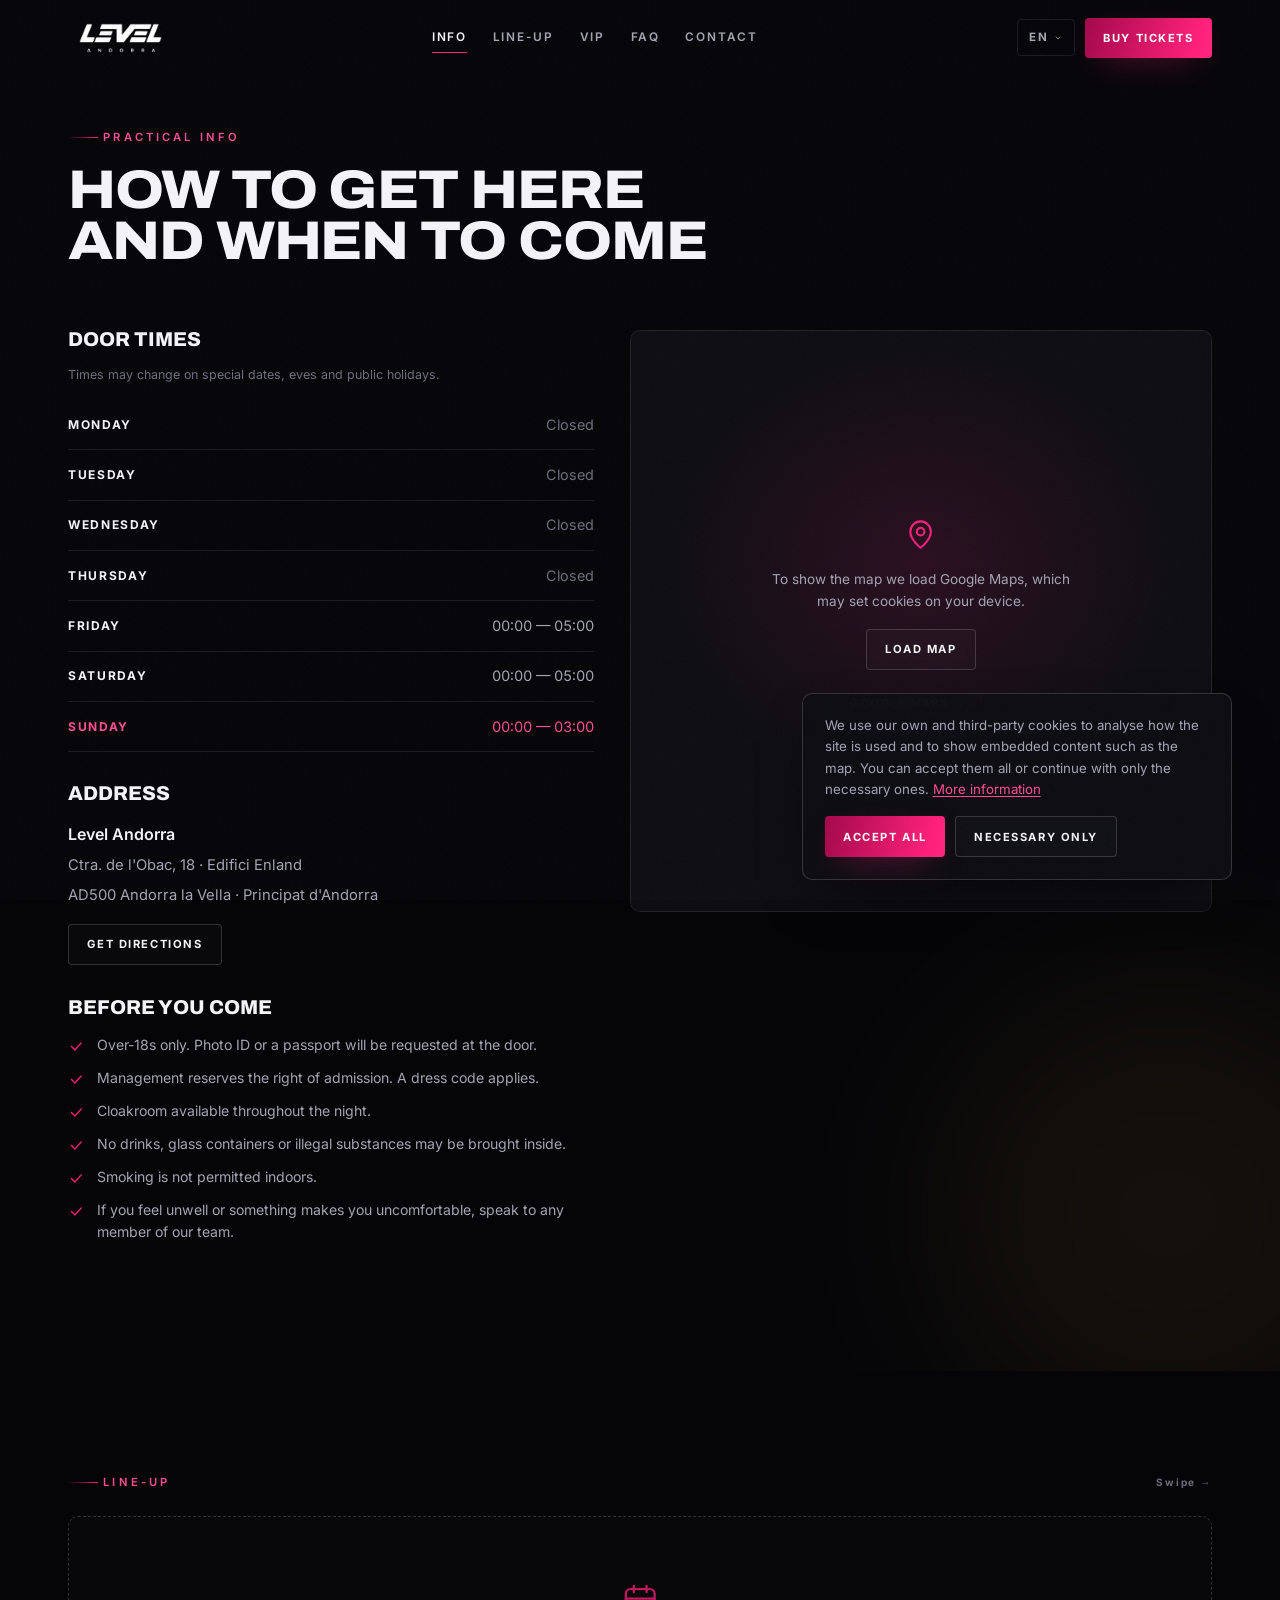
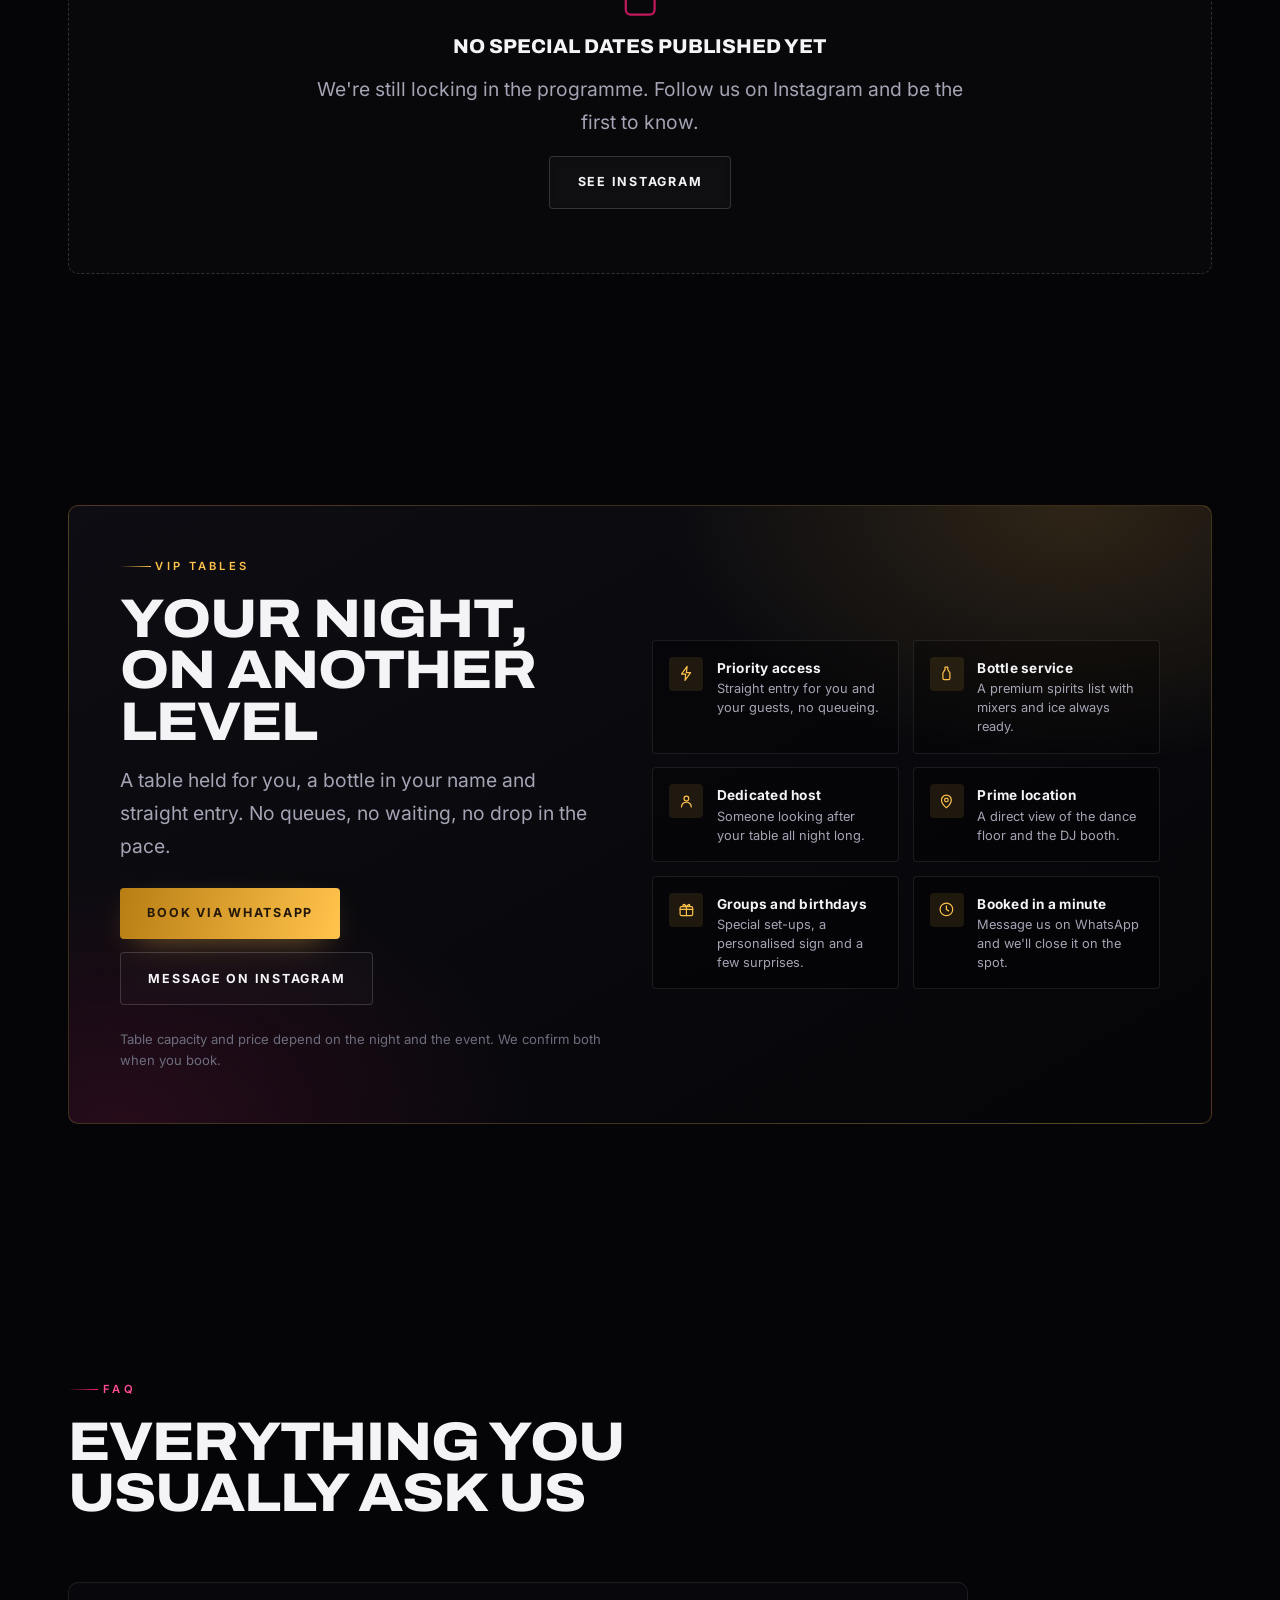
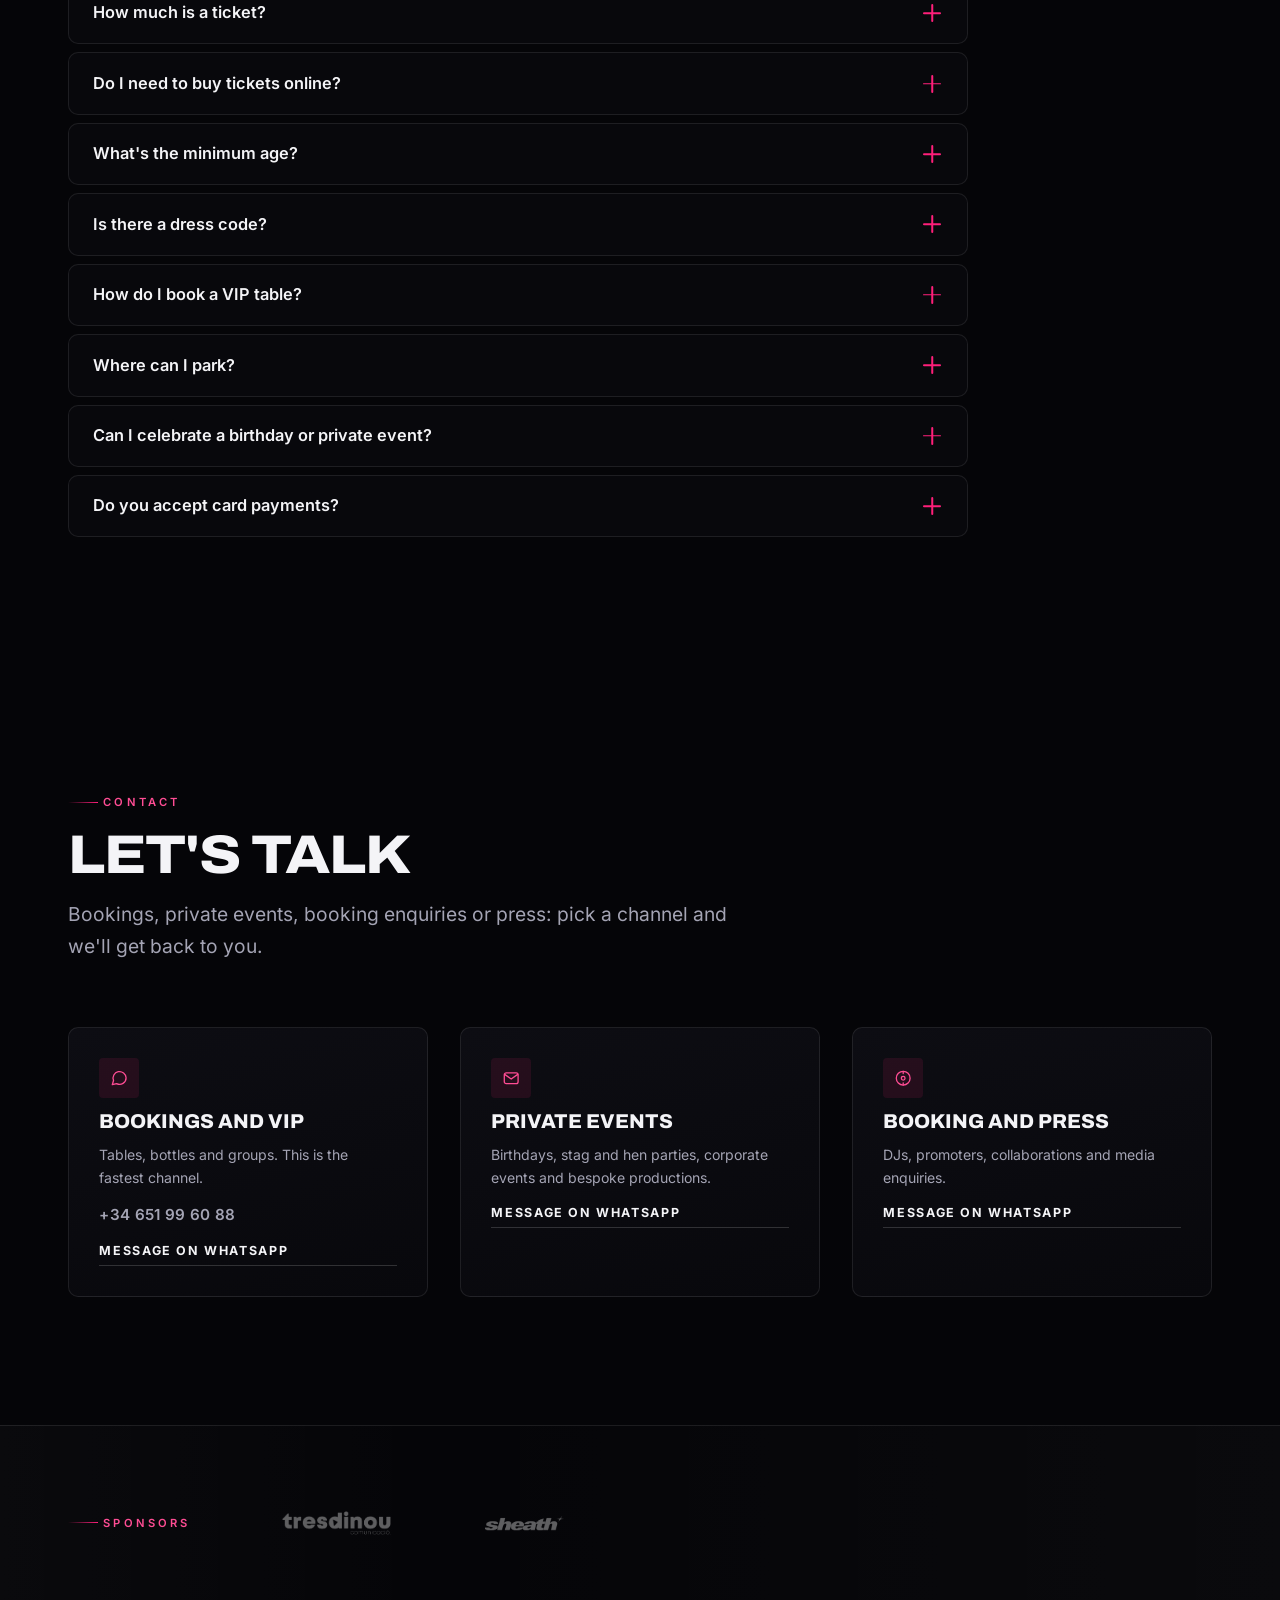
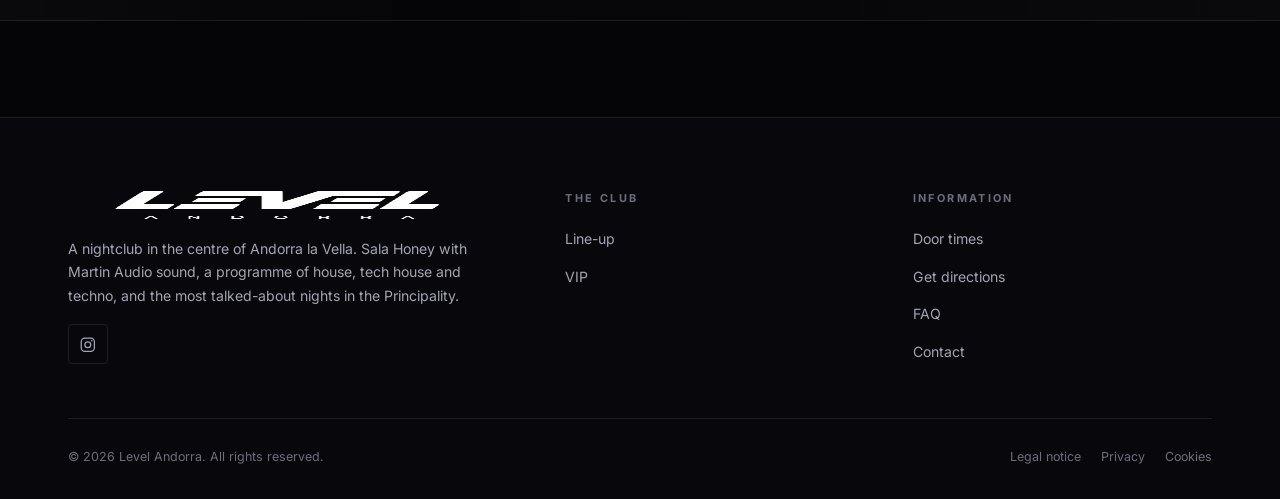
==== commit b6424dbb: "Reorder Level page and animate flyers" ====
--- a/index.html
+++ b/index.html
@@ -85,16 +85,16 @@
 <a class="skip-link" href="#main" data-i18n="nav.skip">Saltar al contenido</a>
 
 <!-- ================================================================ HEADER -->
-<header class="header" data-header>
+<header class="header" id="top" data-header>
   <div class="container header__inner">
     <a class="brand" href="#top" aria-label="Level Andorra — inicio">
       <img src="assets/img/level-logo.png" alt="Level Andorra" width="1080" height="309">
     </a>
 
     <nav class="nav" aria-label="Navegación principal">
+      <a class="nav__link" href="#info" data-spy="info" data-i18n="nav.info">Info</a>
       <a class="nav__link" href="#agenda" data-spy="agenda" data-i18n="nav.agenda">Agenda</a>
       <a class="nav__link" href="#vip" data-spy="vip" data-i18n="nav.vip">VIP</a>
-      <a class="nav__link" href="#info" data-spy="info" data-i18n="nav.info">Info</a>
       <a class="nav__link" href="#faq" data-spy="faq" data-i18n="nav.faq">FAQ</a>
       <a class="nav__link" href="#contacto" data-spy="contacto" data-i18n="nav.contact">Contacto</a>
     </nav>
@@ -127,9 +127,9 @@
 <div class="mobile-nav" id="mobile-nav" data-mobile-nav>
   <div class="container">
     <ul class="mobile-nav__list">
+      <li><a class="mobile-nav__link" href="#info" data-i18n="nav.info">Info</a></li>
       <li><a class="mobile-nav__link" href="#agenda" data-i18n="nav.agenda">Agenda</a></li>
       <li><a class="mobile-nav__link" href="#vip" data-i18n="nav.vip">VIP</a></li>
-      <li><a class="mobile-nav__link" href="#info" data-i18n="nav.info">Info</a></li>
       <li><a class="mobile-nav__link" href="#faq" data-i18n="nav.faq">FAQ</a></li>
       <li><a class="mobile-nav__link" href="#contacto" data-i18n="nav.contact">Contacto</a></li>
     </ul>
@@ -146,34 +146,12 @@
 
 <main id="main">
 
-<!-- ========================================================== PRESENTACIÓN -->
-<section class="intro" id="top">
-  <div class="bg-hex" aria-hidden="true"></div>
-  <div class="container intro__inner reveal">
-    <h1 class="intro__heading"><img class="intro__logo" src="assets/img/level-logo.png" alt="Level Andorra" width="1080" height="309" fetchpriority="high"></h1>
-    <p class="intro__place">ANDORRA LA VELLA</p>
-    <p class="lede" data-i18n="hero.claim">Que no te lo cuenten. Ven a vivir la noche de la que todos hablan al día siguiente.</p>
-    <div class="btn-group">
-      <a class="btn btn--primary" data-link="tickets" href="#agenda" target="_blank" rel="noopener" data-i18n="hero.cta1">Comprar entrada</a>
-      <a class="btn btn--ghost" href="#vip" data-i18n="hero.cta2">Reservar mesa VIP</a>
-    </div>
-  </div>
-</section>
-
 <!-- ============================================== AGENDA DEL FINDE -->
-<section class="section" id="agenda">
-  <div class="bg-glow" style="width:520px;height:520px;background:rgba(255,31,122,.16);top:-8%;left:-12%" aria-hidden="true"></div>
-  <div class="container">
-    <div class="section-head section-head--split reveal">
-      <div>
-        <span class="eyebrow" data-i18n="agenda.eyebrow">Agenda</span>
-        <h2 class="h2" data-i18n="agenda.title">Próximas fechas</h2>
-        <p class="lede" data-i18n="agenda.lede">Dos salas, distintas formas de vivir la noche. Elegí tu plan y reservá en segundos.</p>
-      </div>
-      <div class="btn-group">
-        <a class="btn btn--primary btn--sm" data-link="tickets" href="#" target="_blank" rel="noopener" data-i18n="nav.tickets">Comprar entrada</a>
-        <a class="btn btn--ghost btn--sm" data-link="whatsapp" data-wa-topic="vip" href="#" target="_blank" rel="noopener" data-i18n="vip.cta1">Reservar VIP</a>
-      </div>
+<section class="section section--flyers" id="agenda">
+  <div class="container">
+    <div class="flyers-head reveal">
+      <h2 class="eyebrow" data-i18n="agenda.eyebrow">Agenda</h2>
+      <p class="flyers-head__hint" data-i18n="agenda.hint" aria-hidden="true">DESLIZÁ →</p>
     </div>
 
     <div class="agenda" data-agenda hidden></div>
--- a/assets/css/style.css
+++ b/assets/css/style.css
@@ -186,34 +186,14 @@
 }
 .section--tight { padding-block: clamp(3rem, 6vw, 5rem); }
 
-/* Presentación mínima: el protagonismo es del logotipo real, no de texto. */
-.intro {
-  position: relative;
-  overflow: clip;
-  padding-block: clamp(6.5rem, 14vw, 11rem) clamp(4.5rem, 9vw, 7rem);
-  border-bottom: 1px solid var(--line);
-}
-.intro::before {
-  content: "";
-  position: absolute;
-  inset: auto 0 0;
-  height: 42%;
-  background: radial-gradient(ellipse at 50% 100%, rgba(255, 31, 122, .16), transparent 66%);
-  pointer-events: none;
-}
-.intro__inner {
-  position: relative;
-  z-index: 1;
-  display: flex;
-  flex-direction: column;
-  align-items: center;
-  text-align: center;
-  gap: 1.35rem;
-}
-.intro__heading { margin: 0; line-height: 0; }
-.intro__logo { width: min(32rem, 85vw); height: auto; }
-.intro__place { color: var(--fg-mute); font-size: .68rem; font-weight: 700; letter-spacing: .3em; }
-.intro .lede { max-width: 48ch; }
+main { display: flex; flex-direction: column; }
+#info { order: 1; }
+#agenda { order: 2; }
+.flyer-modal { order: 3; }
+#vip { order: 4; }
+#faq { order: 5; }
+#contacto { order: 6; }
+.sponsors { order: 7; }
 
 .sponsors {
   padding-block: clamp(2.75rem, 7vw, 5rem);
@@ -1541,44 +1521,56 @@
 }
 
 
-/* WEEKEND AGENDA V2 */
-.weekend-head {
-  display: flex;
-  flex-wrap: wrap;
-  align-items: end;
+/* Agenda horizontal continua */
+.section--flyers { padding-block: clamp(3.5rem, 8vw, 6.5rem); background: #050508; }
+.flyers-head {
+  display: flex;
+  align-items: center;
   justify-content: space-between;
-  gap: .6rem 2rem;
+  gap: 1rem;
   margin-bottom: 1.5rem;
-  padding-bottom: 1.2rem;
-  border-bottom: 1px solid var(--line);
-}
-.weekend-head h3 {
-  width: 100%;
-  font-family: var(--font-display);
-  font-size: clamp(1.5rem, 4vw, 2.8rem);
-  font-weight: 900;
-  line-height: 1;
-  text-transform: capitalize;
-}
-.weekend-head p { color: var(--fg-mute); }
-
-.weekend-grid {
-  display: grid;
-  grid-template-columns: repeat(auto-fit, minmax(min(100%, 280px), 1fr));
-  gap: clamp(1rem, 2vw, 1.5rem);
-}
-.event-card {
+}
+.flyers-head__hint {
+  color: var(--fg-mute);
+  font-size: .63rem;
+  font-weight: 700;
+  letter-spacing: .18em;
+}
+.agenda { width: 100%; }
+.agenda-carousel {
+  width: 100vw;
+  margin-left: calc(50% - 50vw);
+  overflow-x: auto;
+  overflow-y: hidden;
+  overscroll-behavior-inline: contain;
+  scroll-snap-type: x proximity;
+  scrollbar-width: none;
+  -webkit-overflow-scrolling: touch;
+  cursor: grab;
+  -webkit-mask-image: linear-gradient(90deg, transparent, #000 5%, #000 95%, transparent);
+  mask-image: linear-gradient(90deg, transparent, #000 5%, #000 95%, transparent);
+}
+.agenda-carousel:active { cursor: grabbing; }
+.agenda-carousel::-webkit-scrollbar { display: none; }
+.agenda-track { display: flex; width: max-content; }
+.agenda-group {
+  display: flex;
+  gap: clamp(.75rem, 1.6vw, 1.25rem);
+  padding-left: var(--gutter);
+  padding-right: clamp(.75rem, 1.6vw, 1.25rem);
+}
+.flyer-slide {
+  position: relative;
+  flex: 0 0 clamp(210px, 23vw, 320px);
+  scroll-snap-align: center;
   overflow: hidden;
-  display: flex;
-  flex-direction: column;
-  min-width: 0;
-  background: linear-gradient(165deg, rgba(23,23,31,.98), rgba(10,10,15,.98));
+  background: #09090d;
   border: 1px solid var(--line);
-  border-radius: var(--radius-lg);
-  transition: transform .35s var(--ease), border-color .35s var(--ease);
-}
-.event-card:hover { transform: translateY(-4px); border-color: rgba(255,194,75,.42); }
-.event-card__flyer {
+  border-radius: 2px;
+  transition: transform .5s var(--ease), border-color .5s var(--ease), filter .5s var(--ease);
+}
+.flyer-slide:hover { transform: translateY(-7px); border-color: rgba(255,31,122,.48); }
+.flyer-slide__media {
   appearance: none;
   display: block;
   width: 100%;
@@ -1589,52 +1581,32 @@
   cursor: zoom-in;
   overflow: hidden;
 }
-.event-card__flyer img {
+.flyer-slide__media img {
   width: 100%;
   height: 100%;
   object-fit: cover;
-  transition: transform .65s var(--ease);
-}
-.event-card:hover .event-card__flyer img { transform: scale(1.025); }
-.event-card__placeholder {
+  filter: saturate(.84) brightness(.88);
+  transition: transform .8s var(--ease), filter .6s var(--ease);
+}
+.flyer-slide:hover .flyer-slide__media img { transform: scale(1.025); filter: saturate(1) brightness(1); }
+.flyer-slide__placeholder {
   display: grid;
   place-items: center;
-  aspect-ratio: 9 / 12;
-  background:
-    radial-gradient(circle at 75% 20%, rgba(255,194,75,.18), transparent 35%),
-    radial-gradient(circle at 20% 75%, rgba(255,31,122,.2), transparent 40%),
-    var(--ink-850);
-}
-.event-card__placeholder span {
-  font-family: var(--font-display);
-  font-size: 1.4rem;
-  font-weight: 900;
-  letter-spacing: .18em;
-  text-transform: uppercase;
-}
-.event-card__content { display: flex; flex-direction: column; flex: 1; gap: .85rem; padding: 1.25rem; }
-.event-card__top { display: flex; justify-content: space-between; gap: .75rem; align-items: center; }
-.event-card__room {
-  color: var(--honey);
-  font-size: .68rem;
-  font-weight: 800;
-  letter-spacing: .15em;
-  text-transform: uppercase;
-}
-.event-card__date { color: var(--fg-mute); font-size: .72rem; text-transform: capitalize; }
-.event-card__name {
-  font-family: var(--font-display);
-  font-size: clamp(1.25rem, 3vw, 1.75rem);
-  font-weight: 900;
-  line-height: 1;
-  text-transform: uppercase;
-}
-.event-card__hours { display: flex; align-items: center; gap: .45rem; color: var(--fg-dim); font-size: .78rem; font-weight: 700; }
-.event-card__hours svg { width: 1rem; height: 1rem; color: var(--magenta-hot); }
-.event-card__lineup { color: var(--fg); font-size: .86rem; line-height: 1.55; }
-.event-card__tags { display: flex; flex-wrap: wrap; gap: .4rem; }
-.event-card__actions { display: flex; flex-wrap: wrap; gap: .55rem; margin-top: auto; padding-top: .4rem; }
-.event-card__actions .btn { flex: 1 1 auto; text-align: center; }
+  aspect-ratio: 9 / 16;
+  background: radial-gradient(circle at 50% 30%, rgba(255,31,122,.2), transparent 45%), var(--ink-850);
+}
+.flyer-slide__placeholder span { font-family: var(--font-display); font-weight: 900; letter-spacing: .14em; text-transform: uppercase; }
+.flyer-slide__caption {
+  position: absolute;
+  inset: auto 0 0;
+  display: grid;
+  gap: .35rem;
+  padding: 3.5rem 1rem 1rem;
+  background: linear-gradient(transparent, rgba(5,5,8,.94));
+  pointer-events: none;
+}
+.flyer-slide__caption span { color: rgba(255,255,255,.65); font-size: .59rem; font-weight: 700; letter-spacing: .1em; text-transform: uppercase; }
+.flyer-slide__caption h3 { font-family: var(--font-display); font-size: 1rem; font-weight: 900; line-height: 1; text-transform: uppercase; }
 
 .flyer-modal[hidden] { display: none; }
 .flyer-modal { position: fixed; inset: 0; z-index: 1000; display: grid; place-items: center; padding: 1rem; }
@@ -1648,14 +1620,13 @@
   color: #fff; font-size: 1.7rem; line-height: 1; cursor: pointer;
 }
 @media (max-width: 620px) {
-  .section-head--split .btn-group { width: 100%; }
-  .section-head--split .btn-group .btn { flex: 1; }
-  .weekend-grid { grid-template-columns: 1fr 1fr; gap: .65rem; }
-  .event-card__content { padding: .85rem; }
-  .event-card__top { align-items: flex-start; flex-direction: column; gap: .25rem; }
-  .event-card__name { font-size: 1.05rem; }
-  .event-card__actions { flex-direction: column; }
-}
-@media (max-width: 420px) {
-  .weekend-grid { grid-template-columns: 1fr; }
-}
+  .flyer-slide { flex-basis: min(72vw, 280px); }
+  .agenda-carousel {
+    -webkit-mask-image: linear-gradient(90deg, transparent, #000 2.5%, #000 97.5%, transparent);
+    mask-image: linear-gradient(90deg, transparent, #000 2.5%, #000 97.5%, transparent);
+  }
+}
+
+@media (prefers-reduced-motion: reduce) {
+  .flyer-slide, .flyer-slide__media img { transition: none; }
+}
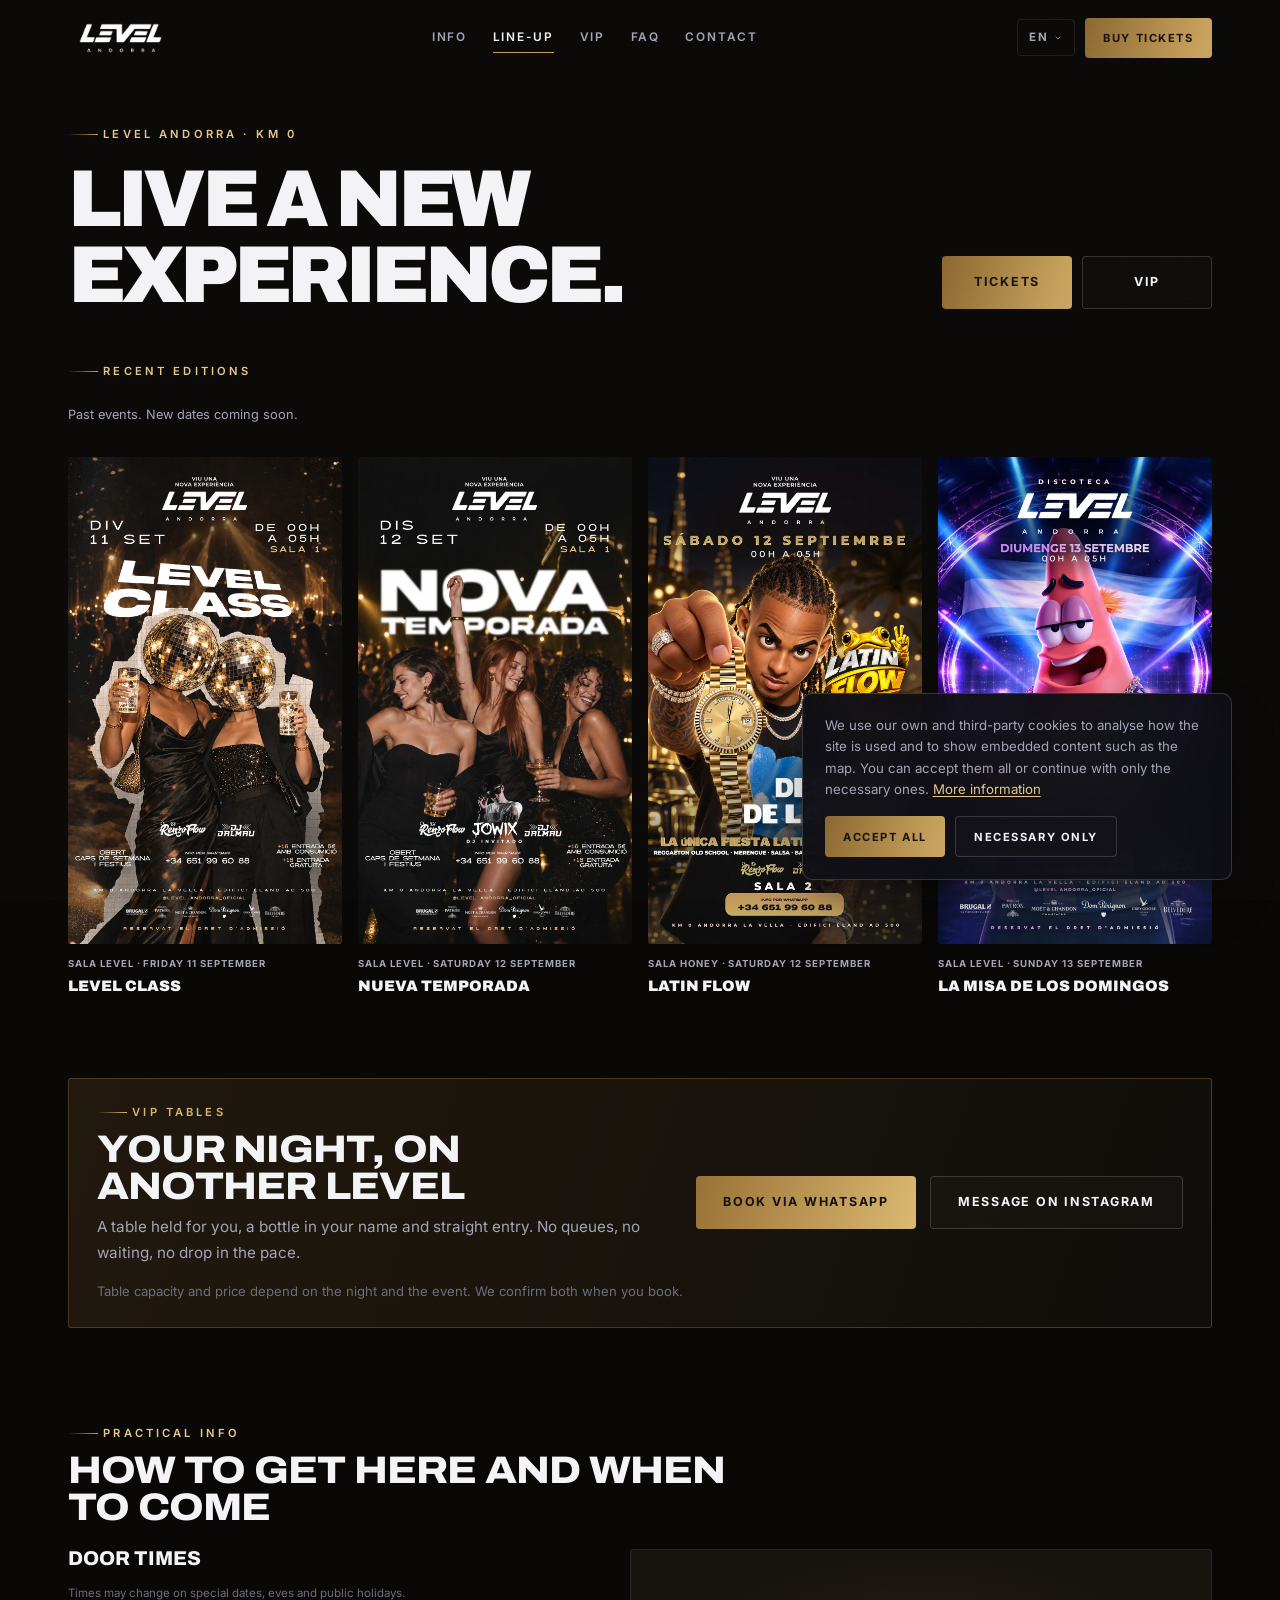
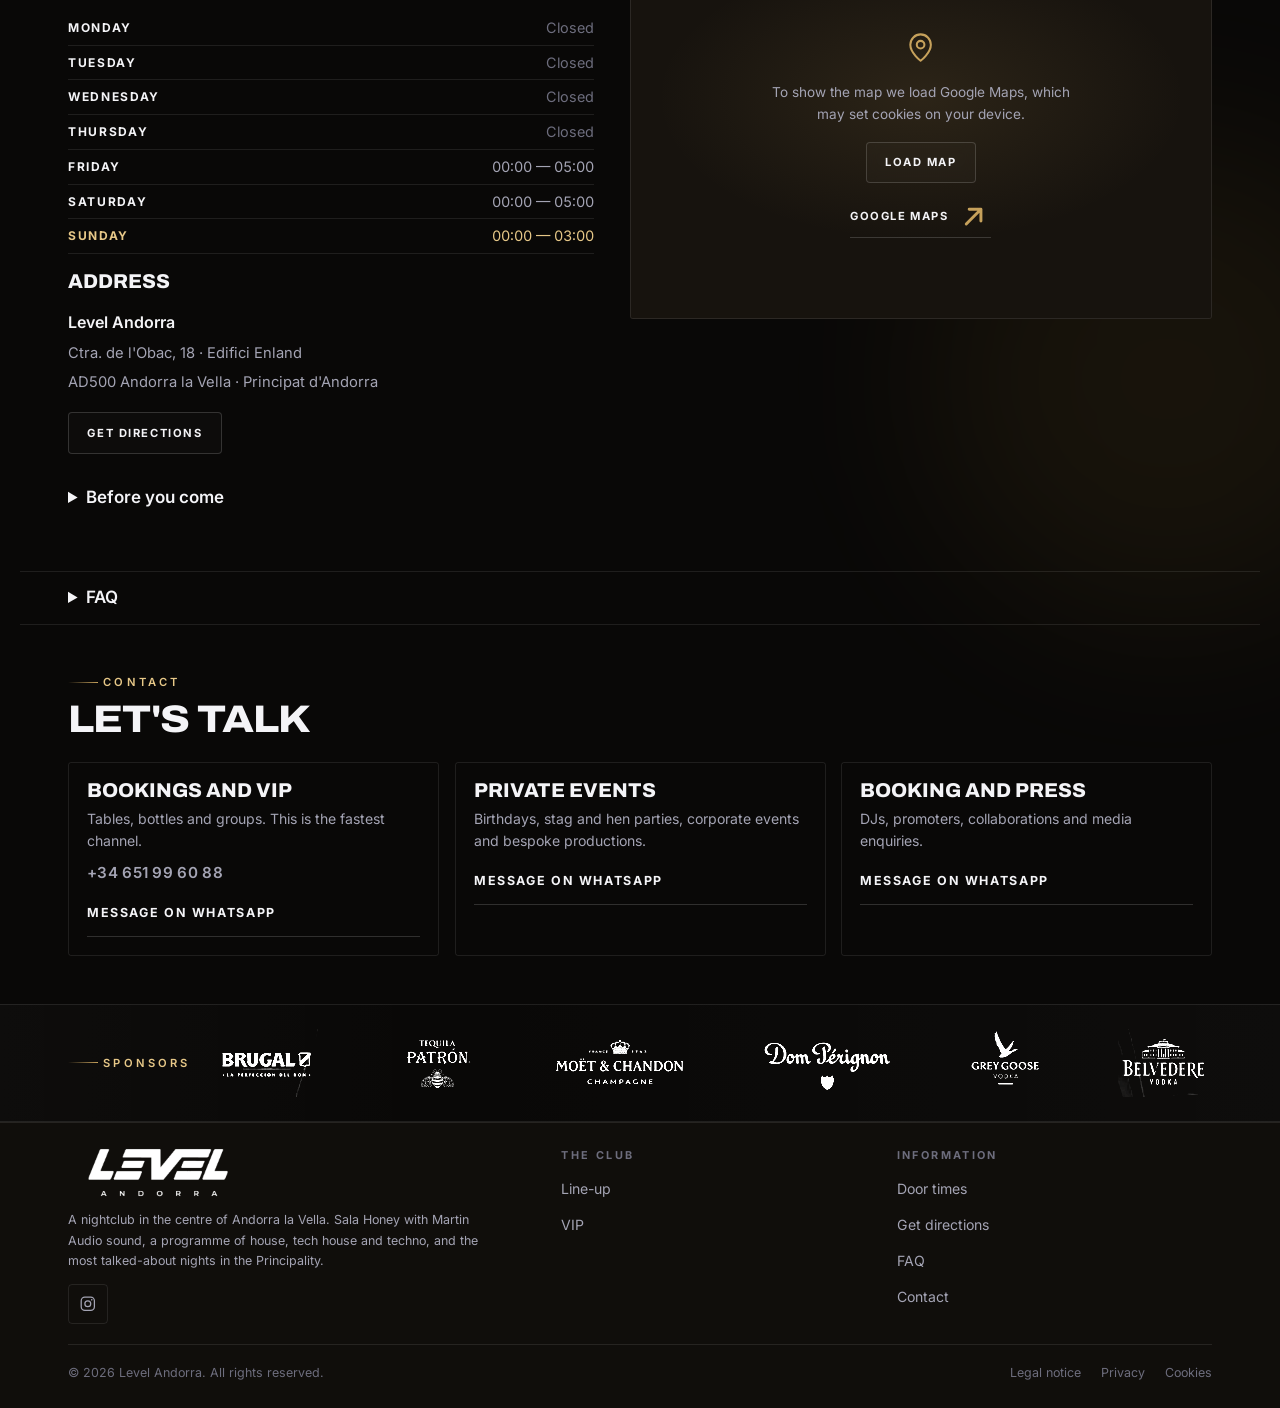
==== commit 0da0deeb: "Refine Level with compact gold flyer-led layout and correct sponsors" ====
--- a/index.html
+++ b/index.html
@@ -145,6 +145,11 @@
 </div>
 
 <main id="main">
+<section class="intro container" aria-labelledby="intro-title">
+  <div><p class="eyebrow">LEVEL ANDORRA · KM 0</p>
+  <h1 id="intro-title" data-i18n="intro.title">Vive una<br>nueva experiencia.</h1></div>
+  <div class="intro__actions"><a class="btn btn--primary" data-link="tickets" href="#agenda" target="_blank" rel="noopener" data-i18n="agenda.tickets">Entradas</a><a class="btn btn--ghost" href="#vip" data-i18n="nav.vip">VIP</a></div>
+</section>
 
 <!-- ============================================== AGENDA DEL FINDE -->
 <section class="section section--flyers" id="agenda">
@@ -189,32 +194,7 @@
           <p class="text-mute" style="font-size:.82rem;margin-top:.35rem" data-i18n="vip.note">Aforo por mesa y precio según la noche y el evento. Te lo confirmamos al momento de la reserva.</p>
         </div>
 
-        <ul class="perks">
-          <li class="perk">
-            <span class="perk__icon"><svg viewBox="0 0 24 24" fill="none" stroke="currentColor" stroke-width="1.7" stroke-linecap="round" stroke-linejoin="round" aria-hidden="true"><path d="m13 2-8 11h6l-1 9 8-11h-6z"/></svg></span>
-            <div><p class="perk__title" data-i18n="vip.p1.title">Acceso prioritario</p><p class="perk__text" data-i18n="vip.p1.text">Entrada directa para ti y tus invitados, sin hacer cola.</p></div>
-          </li>
-          <li class="perk">
-            <span class="perk__icon"><svg viewBox="0 0 24 24" fill="none" stroke="currentColor" stroke-width="1.7" stroke-linecap="round" stroke-linejoin="round" aria-hidden="true"><path d="M10 3h4v3.5l2.4 3.6a3 3 0 0 1 .6 1.8V19a2 2 0 0 1-2 2H9a2 2 0 0 1-2-2v-7.1a3 3 0 0 1 .6-1.8L10 6.5z"/></svg></span>
-            <div><p class="perk__title" data-i18n="vip.p2.title">Servicio de botella</p><p class="perk__text" data-i18n="vip.p2.text">Carta de destilados premium con mixers y hielo siempre listos.</p></div>
-          </li>
-          <li class="perk">
-            <span class="perk__icon"><svg viewBox="0 0 24 24" fill="none" stroke="currentColor" stroke-width="1.7" stroke-linecap="round" stroke-linejoin="round" aria-hidden="true"><circle cx="12" cy="8" r="3.4"/><path d="M5 20a7 7 0 0 1 14 0"/></svg></span>
-            <div><p class="perk__title" data-i18n="vip.p3.title">Camarero dedicado</p><p class="perk__text" data-i18n="vip.p3.text">Alguien pendiente de tu mesa durante toda la noche.</p></div>
-          </li>
-          <li class="perk">
-            <span class="perk__icon"><svg viewBox="0 0 24 24" fill="none" stroke="currentColor" stroke-width="1.7" stroke-linecap="round" stroke-linejoin="round" aria-hidden="true"><path d="M12 21s7-5.4 7-11a7 7 0 1 0-14 0c0 5.6 7 11 7 11Z"/><circle cx="12" cy="10" r="2.6"/></svg></span>
-            <div><p class="perk__title" data-i18n="vip.p4.title">Ubicación privilegiada</p><p class="perk__text" data-i18n="vip.p4.text">Vista directa a la pista y a la cabina del DJ.</p></div>
-          </li>
-          <li class="perk">
-            <span class="perk__icon"><svg viewBox="0 0 24 24" fill="none" stroke="currentColor" stroke-width="1.7" stroke-linecap="round" stroke-linejoin="round" aria-hidden="true"><rect x="3" y="8" width="18" height="13" rx="2"/><path d="M3 12h18M12 8v13M12 8S9.5 3.5 7.5 5.2 9 8 12 8s5.6-1.1 4.5-2.8S12 8 12 8Z"/></svg></span>
-            <div><p class="perk__title" data-i18n="vip.p5.title">Grupos y cumpleaños</p><p class="perk__text" data-i18n="vip.p5.text">Montajes especiales, cartel personalizado y sorpresas.</p></div>
-          </li>
-          <li class="perk">
-            <span class="perk__icon"><svg viewBox="0 0 24 24" fill="none" stroke="currentColor" stroke-width="1.7" stroke-linecap="round" stroke-linejoin="round" aria-hidden="true"><circle cx="12" cy="12" r="9"/><path d="M12 7v5.2l3.2 1.9"/></svg></span>
-            <div><p class="perk__title" data-i18n="vip.p6.title">Reserva en un minuto</p><p class="perk__text" data-i18n="vip.p6.text">Escríbenos por WhatsApp y lo cerramos al momento.</p></div>
-          </li>
-        </ul>
+
       </div>
     </div>
   </div>
@@ -259,8 +239,8 @@
           </div>
         </div>
 
-        <div class="stack stack-md">
-          <h3 class="h4" data-i18n="info.rules.title">Antes de venir</h3>
+        <details class="info-details">
+          <summary data-i18n="info.rules.title">Antes de venir</summary>
           <ul class="rules">
             <li><svg viewBox="0 0 24 24" fill="none" stroke="currentColor" stroke-width="2" stroke-linecap="round" stroke-linejoin="round" aria-hidden="true"><path d="m5 12 5 5L19 7"/></svg><span data-i18n="info.rules.r1">Acceso exclusivo para mayores de 18 años. Se pedirá documento de identidad o pasaporte en la puerta.</span></li>
             <li><svg viewBox="0 0 24 24" fill="none" stroke="currentColor" stroke-width="2" stroke-linecap="round" stroke-linejoin="round" aria-hidden="true"><path d="m5 12 5 5L19 7"/></svg><span data-i18n="info.rules.r2">La dirección se reserva el derecho de admisión. Se aplica código de vestimenta.</span></li>
@@ -269,7 +249,7 @@
             <li><svg viewBox="0 0 24 24" fill="none" stroke="currentColor" stroke-width="2" stroke-linecap="round" stroke-linejoin="round" aria-hidden="true"><path d="m5 12 5 5L19 7"/></svg><span data-i18n="info.rules.r5">Prohibido fumar en el interior del local.</span></li>
             <li><svg viewBox="0 0 24 24" fill="none" stroke="currentColor" stroke-width="2" stroke-linecap="round" stroke-linejoin="round" aria-hidden="true"><path d="m5 12 5 5L19 7"/></svg><span data-i18n="info.rules.r6">Si no te encuentras bien o algo te incomoda, avisa a cualquier persona del equipo.</span></li>
           </ul>
-        </div>
+        </details>
       </div>
 
       <div class="map-frame reveal" data-map>
@@ -289,12 +269,8 @@
 
 <!-- =================================================================== FAQ -->
 <section class="section" id="faq">
-  <div class="container">
-    <div class="section-head reveal">
-      <span class="eyebrow" data-i18n="faq.eyebrow">Preguntas frecuentes</span>
-      <h2 class="h2" data-i18n="faq.title">Todo lo que sueles preguntarnos</h2>
-    </div>
-
+  <details class="container faq-disclosure">
+    <summary data-i18n="faq.eyebrow">Preguntas frecuentes</summary>
     <div class="faq reveal">
       <div class="faq__item">
         <h3><button class="faq__q" type="button" data-faq-q aria-expanded="false" aria-controls="faq-1"><span data-i18n="faq.q1">¿Cuánto cuesta la entrada?</span><span class="faq__icon" aria-hidden="true"></span></button></h3>
@@ -329,7 +305,7 @@
         <div class="faq__a" id="faq-8"><div><p data-i18n="faq.a8">Sí, aceptamos tarjeta y efectivo tanto en barra como en los reservados.</p></div></div>
       </div>
     </div>
-  </div>
+  </details>
 </section>
 
 <!-- ============================================================== CONTACTO -->
@@ -373,12 +349,12 @@
   <div class="container sponsors__inner">
     <h2 class="eyebrow" id="sponsors-title">SPONSORS</h2>
     <div class="sponsors__list">
-      <a href="https://www.instagram.com/tresdinoucomunicacio" target="_blank" rel="noopener noreferrer" aria-label="Tresdinou Comunicació">
-        <img src="assets/img/sponsor-tresdinou-comunicacio.png" alt="Tresdinou Comunicació" width="1145" height="284" loading="lazy" decoding="async">
-      </a>
-      <a href="https://www.instagram.com/sheath_grv/" target="_blank" rel="noopener noreferrer" aria-label="Sheath">
-        <img src="assets/img/sponsor-sheath.webp" alt="Sheath" width="480" height="193" loading="lazy" decoding="async">
-      </a>
+      <span class="sponsor-mark" role="img" aria-label="Brugal" style="--logo-x:70;--logo-w:160"><img src="assets/img/events/level-domingo-13.webp" alt="" loading="lazy" aria-hidden="true"></span>
+      <span class="sponsor-mark" role="img" aria-label="Patrón" style="--logo-x:240;--logo-w:116"><img src="assets/img/events/level-domingo-13.webp" alt="" loading="lazy" aria-hidden="true"></span>
+      <span class="sponsor-mark" role="img" aria-label="Moët & Chandon" style="--logo-x:365;--logo-w:185"><img src="assets/img/events/level-domingo-13.webp" alt="" loading="lazy" aria-hidden="true"></span>
+      <span class="sponsor-mark" role="img" aria-label="Dom Pérignon" style="--logo-x:558;--logo-w:192"><img src="assets/img/events/level-domingo-13.webp" alt="" loading="lazy" aria-hidden="true"></span>
+      <span class="sponsor-mark" role="img" aria-label="Grey Goose" style="--logo-x:761;--logo-w:107"><img src="assets/img/events/level-domingo-13.webp" alt="" loading="lazy" aria-hidden="true"></span>
+      <span class="sponsor-mark" role="img" aria-label="Belvedere" style="--logo-x:883;--logo-w:130"><img src="assets/img/events/level-domingo-13.webp" alt="" loading="lazy" aria-hidden="true"></span>
     </div>
   </div>
 </section>
--- a/assets/css/style.css
+++ b/assets/css/style.css
@@ -6,9 +6,9 @@
 /* ---------- 1. Tokens ---------- */
 :root {
   /* Superficies */
-  --ink-900: #050508;
-  --ink-850: #08080c;
-  --ink-800: #0d0d13;
+  --ink-900: #090807;
+  --ink-850: #100e0b;
+  --ink-800: #17130e;
   --ink-750: #12121a;
   --ink-700: #191922;
   --ink-600: #23232f;
@@ -19,17 +19,17 @@
   --fg-mute: #6d6d7d;
 
   /* Marca */
-  --magenta: #ff1f7a;
-  --magenta-hot: #ff4d94;
-  --magenta-deep: #a4084a;
-  --honey: #ffc24b;
-  --honey-deep: #b87d13;
+  --magenta: #c6a15b;
+  --magenta-hot: #e7c888;
+  --magenta-deep: #8c6730;
+  --honey: #d9b770;
+  --honey-deep: #997136;
   --violet: #7b3bff;
 
   /* Líneas y sombras */
   --line: rgba(255, 255, 255, 0.09);
   --line-strong: rgba(255, 255, 255, 0.16);
-  --glow-magenta: 0 0 60px -12px rgba(255, 31, 122, 0.65);
+  --glow-magenta: 0 0 60px -12px rgba(198, 161, 91, 0.65);
   --glow-honey: 0 0 60px -12px rgba(255, 194, 75, 0.5);
 
   /* Tipografía */
@@ -39,7 +39,7 @@
   /* Layout */
   --container: 1240px;
   --gutter: clamp(1.25rem, 4vw, 3rem);
-  --section-y: clamp(4.5rem, 10vw, 8.5rem);
+  --section-y: clamp(1.75rem, 4vw, 3rem);
   --radius: 4px;
   --radius-lg: 10px;
 
@@ -303,13 +303,13 @@
   background: linear-gradient(105deg, var(--magenta-deep), var(--magenta) 45%, var(--magenta-hot));
   background-size: 200% 100%;
   color: #fff;
-  box-shadow: 0 10px 34px -16px rgba(255, 31, 122, 0.9);
+  box-shadow: 0 10px 34px -16px rgba(198, 161, 91, 0.9);
 }
 .btn--primary:hover,
 .btn--primary:focus-visible {
   background-position: 100% 0;
   transform: translateY(-2px);
-  box-shadow: 0 16px 44px -14px rgba(255, 31, 122, 0.95);
+  box-shadow: 0 16px 44px -14px rgba(198, 161, 91, 0.95);
 }
 
 .btn--honey {
@@ -616,7 +616,7 @@
   inset: 0;
   z-index: -1;
   background:
-    radial-gradient(ellipse 70% 55% at 15% 18%, rgba(255, 31, 122, 0.3), transparent 62%),
+    radial-gradient(ellipse 70% 55% at 15% 18%, rgba(198, 161, 91, 0.3), transparent 62%),
     radial-gradient(ellipse 60% 50% at 88% 12%, rgba(123, 59, 255, 0.24), transparent 60%),
     radial-gradient(ellipse 90% 60% at 50% 108%, rgba(255, 194, 75, 0.14), transparent 65%),
     linear-gradient(180deg, rgba(5, 5, 8, 0.88) 0%, rgba(5, 5, 8, 0.34) 32%, rgba(5, 5, 8, 0.82) 74%, var(--ink-900) 100%);
@@ -641,7 +641,7 @@
 /* El degradado va sobre el mismo elemento que lleva el skew: si el transform
    está en un hijo, este crea su propia capa de pintado y el background-clip
    del padre deja el texto invisible. */
-.hero__title .h-display { filter: drop-shadow(0 8px 40px rgba(255, 31, 122, 0.35)); }
+.hero__title .h-display { filter: drop-shadow(0 8px 40px rgba(198, 161, 91, 0.35)); }
 
 .text-gradient {
   background: linear-gradient(178deg, #ffffff 18%, #d9d9e4 55%, #8f8fa2 100%);
@@ -702,9 +702,9 @@
   letter-spacing: 0.18em;
   text-transform: uppercase;
   padding: 0.4rem 0.85rem;
-  border: 1px solid rgba(255, 31, 122, 0.4);
+  border: 1px solid rgba(198, 161, 91, 0.4);
   border-radius: 100px;
-  background: rgba(255, 31, 122, 0.08);
+  background: rgba(198, 161, 91, 0.08);
   color: var(--magenta-hot);
   align-self: flex-start;
 }
@@ -714,14 +714,14 @@
   height: 6px;
   border-radius: 50%;
   background: var(--magenta);
-  box-shadow: 0 0 0 0 rgba(255, 31, 122, 0.7);
+  box-shadow: 0 0 0 0 rgba(198, 161, 91, 0.7);
   animation: pulse 2.4s var(--ease) infinite;
 }
 
 @keyframes pulse {
-  0% { box-shadow: 0 0 0 0 rgba(255, 31, 122, 0.6); }
-  70% { box-shadow: 0 0 0 9px rgba(255, 31, 122, 0); }
-  100% { box-shadow: 0 0 0 0 rgba(255, 31, 122, 0); }
+  0% { box-shadow: 0 0 0 0 rgba(198, 161, 91, 0.6); }
+  70% { box-shadow: 0 0 0 9px rgba(198, 161, 91, 0); }
+  100% { box-shadow: 0 0 0 0 rgba(198, 161, 91, 0); }
 }
 
 .hero__scroll {
@@ -817,7 +817,7 @@
   inset: 0;
   border-radius: inherit;
   padding: 1px;
-  background: linear-gradient(150deg, rgba(255, 31, 122, 0.55), transparent 42%);
+  background: linear-gradient(150deg, rgba(198, 161, 91, 0.55), transparent 42%);
   -webkit-mask: linear-gradient(#000 0 0) content-box, linear-gradient(#000 0 0);
   -webkit-mask-composite: xor;
   mask: linear-gradient(#000 0 0) content-box, linear-gradient(#000 0 0);
@@ -885,7 +885,7 @@
   color: var(--fg-mute);
 }
 
-.tag--hot { border-color: rgba(255, 31, 122, 0.35); color: var(--magenta-hot); background: rgba(255, 31, 122, 0.07); }
+.tag--hot { border-color: rgba(198, 161, 91, 0.35); color: var(--magenta-hot); background: rgba(198, 161, 91, 0.07); }
 .tag--honey { border-color: rgba(255, 194, 75, 0.35); color: var(--honey); background: rgba(255, 194, 75, 0.07); }
 
 /* Agenda de fechas especiales */
@@ -902,7 +902,7 @@
   border-radius: var(--radius-lg);
   transition: border-color 0.35s var(--ease), transform 0.35s var(--ease);
 }
-.event:hover { border-color: rgba(255, 31, 122, 0.45); transform: translateX(4px); }
+.event:hover { border-color: rgba(198, 161, 91, 0.45); transform: translateX(4px); }
 
 @media (min-width: 800px) {
   .event { grid-template-columns: auto 1fr auto; }
@@ -917,7 +917,7 @@
   padding: 0.65rem 0.75rem;
   border: 1px solid var(--line-strong);
   border-radius: var(--radius);
-  background: rgba(255, 31, 122, 0.06);
+  background: rgba(198, 161, 91, 0.06);
 }
 .event__day {
   font-family: var(--font-display);
@@ -1003,7 +1003,7 @@
 }
 .room--main {
   background:
-    radial-gradient(ellipse 90% 80% at 20% 8%, rgba(255, 31, 122, 0.22), transparent 62%),
+    radial-gradient(ellipse 90% 80% at 20% 8%, rgba(198, 161, 91, 0.22), transparent 62%),
     linear-gradient(160deg, var(--ink-750), var(--ink-850));
 }
 .room--vip {
@@ -1049,7 +1049,7 @@
   padding: clamp(1.75rem, 4vw, 3.5rem);
   background:
     radial-gradient(ellipse 60% 70% at 88% 0%, rgba(255, 194, 75, 0.15), transparent 60%),
-    radial-gradient(ellipse 60% 70% at 5% 100%, rgba(255, 31, 122, 0.12), transparent 60%),
+    radial-gradient(ellipse 60% 70% at 5% 100%, rgba(198, 161, 91, 0.12), transparent 60%),
     linear-gradient(150deg, var(--ink-800), var(--ink-900));
   overflow: hidden;
 }
@@ -1106,7 +1106,7 @@
   isolation: isolate;
   transition: border-color 0.35s var(--ease), transform 0.45s var(--ease);
 }
-.reel:hover { border-color: rgba(255, 31, 122, 0.45); transform: translateY(-4px); }
+.reel:hover { border-color: rgba(198, 161, 91, 0.45); transform: translateY(-4px); }
 
 .reel video {
   width: 100%;
@@ -1161,7 +1161,7 @@
   color: var(--fg);
   transition: background 0.25s var(--ease), border-color 0.25s var(--ease);
 }
-.reel__sound:hover { background: rgba(255, 31, 122, 0.25); border-color: var(--magenta); }
+.reel__sound:hover { background: rgba(198, 161, 91, 0.25); border-color: var(--magenta); }
 .reel__sound svg { width: 1rem; height: 1rem; }
 
 .reel--cta {
@@ -1173,7 +1173,7 @@
   padding: 1.75rem;
   text-align: center;
   background:
-    radial-gradient(ellipse 80% 60% at 50% 20%, rgba(255, 31, 122, 0.2), transparent 65%),
+    radial-gradient(ellipse 80% 60% at 50% 20%, rgba(198, 161, 91, 0.2), transparent 65%),
     linear-gradient(160deg, var(--ink-750), var(--ink-850));
 }
 .reel--cta::after { display: none; }
@@ -1208,7 +1208,7 @@
 }
 @media (min-width: 940px) { .map-frame { aspect-ratio: 1 / 1; } }
 
-.map-frame iframe { width: 100%; height: 100%; border: 0; filter: grayscale(1) invert(0.92) contrast(0.85) hue-rotate(180deg); }
+.map-frame iframe { width: 100%; height: 100%; border: 0; filter: none; color-scheme: light; }
 
 .map-consent {
   position: absolute;
@@ -1221,7 +1221,7 @@
   text-align: center;
   padding: 1.75rem;
   background:
-    radial-gradient(ellipse 70% 60% at 50% 40%, rgba(255, 31, 122, 0.12), transparent 65%),
+    radial-gradient(ellipse 70% 60% at 50% 40%, rgba(198, 161, 91, 0.12), transparent 65%),
     var(--ink-800);
 }
 .map-consent svg { width: 2.2rem; height: 2.2rem; color: var(--magenta); }
@@ -1252,7 +1252,7 @@
   overflow: hidden;
   transition: border-color 0.35s var(--ease), background 0.35s var(--ease);
 }
-.faq__item:has(.faq__q[aria-expanded="true"]) { border-color: rgba(255, 31, 122, 0.35); background: var(--ink-800); }
+.faq__item:has(.faq__q[aria-expanded="true"]) { border-color: rgba(198, 161, 91, 0.35); background: var(--ink-800); }
 
 .faq__q {
   width: 100%;
@@ -1316,7 +1316,7 @@
   background: linear-gradient(165deg, var(--ink-800), var(--ink-850));
   transition: border-color 0.35s var(--ease), transform 0.35s var(--ease);
 }
-.contact-card:hover { border-color: rgba(255, 31, 122, 0.4); transform: translateY(-4px); }
+.contact-card:hover { border-color: rgba(198, 161, 91, 0.4); transform: translateY(-4px); }
 
 .contact-card__icon {
   width: 40px;
@@ -1324,7 +1324,7 @@
   display: grid;
   place-items: center;
   border-radius: var(--radius);
-  background: rgba(255, 31, 122, 0.1);
+  background: rgba(198, 161, 91, 0.1);
   color: var(--magenta-hot);
 }
 .contact-card__icon svg { width: 1.15rem; height: 1.15rem; }
@@ -1339,7 +1339,7 @@
   border: 1px solid var(--line);
   overflow: hidden;
   background:
-    radial-gradient(ellipse 70% 90% at 50% 0%, rgba(255, 31, 122, 0.28), transparent 62%),
+    radial-gradient(ellipse 70% 90% at 50% 0%, rgba(198, 161, 91, 0.28), transparent 62%),
     radial-gradient(ellipse 60% 80% at 50% 110%, rgba(123, 59, 255, 0.2), transparent 60%),
     linear-gradient(160deg, var(--ink-800), var(--ink-900));
   display: flex;
@@ -1367,7 +1367,7 @@
 @media (min-width: 780px) { .footer__top { grid-template-columns: 1.5fr 1fr 1fr; } }
 
 .footer__brand { display: flex; flex-direction: column; gap: 1.1rem; max-width: 38ch; }
-.footer__brand img { height: 30px; width: auto; }
+.footer__brand img { width: 180px; height: auto; align-self: flex-start; object-fit: contain; }
 .footer__brand p { font-size: 0.88rem; color: var(--fg-dim); line-height: 1.65; }
 
 .footer__title {
@@ -1522,7 +1522,7 @@
 
 
 /* Agenda horizontal continua */
-.section--flyers { padding-block: clamp(3.5rem, 8vw, 6.5rem); background: #050508; }
+.section--flyers { padding-block: clamp(3.5rem, 8vw, 6.5rem); background: #090807; }
 .flyers-head {
   display: flex;
   align-items: center;
@@ -1569,7 +1569,7 @@
   border-radius: 2px;
   transition: transform .5s var(--ease), border-color .5s var(--ease), filter .5s var(--ease);
 }
-.flyer-slide:hover { transform: translateY(-7px); border-color: rgba(255,31,122,.48); }
+.flyer-slide:hover { transform: translateY(-7px); border-color: rgba(198,161,91,.48); }
 .flyer-slide__media {
   appearance: none;
   display: block;
@@ -1593,7 +1593,7 @@
   display: grid;
   place-items: center;
   aspect-ratio: 9 / 16;
-  background: radial-gradient(circle at 50% 30%, rgba(255,31,122,.2), transparent 45%), var(--ink-850);
+  background: radial-gradient(circle at 50% 30%, rgba(198,161,91,.2), transparent 45%), var(--ink-850);
 }
 .flyer-slide__placeholder span { font-family: var(--font-display); font-weight: 900; letter-spacing: .14em; text-transform: uppercase; }
 .flyer-slide__caption {
@@ -1630,3 +1630,84 @@
 @media (prefers-reduced-motion: reduce) {
   .flyer-slide, .flyer-slide__media img { transition: none; }
 }
+
+/* Compact flyer-led home */
+main > * { order: 0 !important; }
+.intro { padding-top: 116px; padding-bottom: 24px; display:flex; justify-content:space-between; align-items:flex-end; gap:24px; }
+.intro h1 { font-family:var(--font-display); font-size:clamp(2.8rem,6.3vw,6rem); font-weight:900; line-height:.94; letter-spacing:-.055em; text-transform:uppercase; max-width:16ch; margin-top:18px; }
+.intro__actions { display:flex; gap:10px; padding-bottom:5px; }
+.intro__actions .btn { min-width:130px; }
+.section--flyers { padding-block: 24px 36px; background:transparent; }
+.section-head { gap:10px; margin-bottom:24px; }
+.h2 { font-size:clamp(1.6rem,3vw,2.6rem); }
+.btn--primary,.btn--honey { color:#17110a; box-shadow:none; }
+.btn--primary:hover,.btn--honey:hover { box-shadow:none; }
+.agenda-carousel { width:100%; margin:0; mask-image:none; -webkit-mask-image:none; scroll-snap-type:x mandatory; }
+.agenda-track { width:100%; }
+.agenda-group { width:100%; gap:16px; padding:0; }
+.flyer-slide { flex:1 0 calc((100% - 48px)/4); min-width:0; background:transparent; border:0; overflow:visible; }
+.flyer-slide__media { border-radius:3px; }
+.flyer-slide__media img { object-fit:contain; filter:none; }
+.flyer-slide:hover { transform:none; }
+.flyer-slide:hover .flyer-slide__media img { transform:none; filter:brightness(1.08); }
+.flyer-slide__caption { position:static; background:none; padding:12px 0 0; gap:7px; }
+.flyer-slide__caption span { font-size:.6rem; color:var(--fg-dim); }
+.flyer-slide__caption h3 { font-size:.95rem; }
+.flyers-head__hint { display:none; }
+.agenda-status { font-size:.8rem; color:var(--fg-dim); margin-bottom:20px; }
+.vip-wrap { padding:24px 28px; border-radius:3px; background:linear-gradient(110deg,#21190e,#100e0b); }
+.vip-grid { display:block; }
+.vip-grid > .stack { display:grid; grid-template-columns:1fr auto; column-gap:28px; gap:10px 28px; }
+.vip-grid .eyebrow,.vip-grid .h2,.vip-grid .lede { grid-column:1; }
+.vip-grid .btn-group { grid-column:2; grid-row:2 / 4; align-content:center; }
+.vip-grid .text-mute { grid-column:1 / -1; }
+.vip-grid .lede { font-size:.95rem; max-width:55ch; }
+.info-grid { align-items:start; }
+.info-grid > .stack { gap:18px; }
+.hours-table th,.hours-table td { padding:5px 0; }
+.hours-table caption { padding-bottom:8px; font-size:.72rem; }
+.map-frame { aspect-ratio:auto; height:370px; border-radius:3px; }
+.info-details summary,.faq-disclosure > summary { cursor:pointer; min-height:48px; padding-block:12px; font-weight:600; }
+.info-details .rules { padding-block:12px; }
+#faq { padding-block:0; }
+.faq-disclosure { border-top:1px solid var(--line); border-bottom:1px solid var(--line); }
+.faq { max-width:none; padding-bottom:20px; }
+.faq__q { padding:12px; }
+.contact-grid { gap:16px; }
+.contact-card { padding:18px; border-radius:3px; background:transparent; gap:8px; }
+.contact-card__icon { display:none; }
+.contact-card .link-arrow { min-height:44px; }
+#contacto .section-head .lede { display:none; }
+.sponsors { padding-block:24px; }
+.sponsors__inner { gap:20px; }
+.sponsors__list { flex:1; justify-content:space-between; gap:12px; }
+.sponsor-mark { position:relative; display:block; overflow:hidden; width:calc(var(--logo-w) * .72px); height:68px; mix-blend-mode:screen; filter:grayscale(1) contrast(3); }
+.sponsors__list .sponsor-mark img { position:absolute; width:777.6px; height:1382.4px; max-width:none; left:calc(var(--logo-x) * -.72px); top:-1245.6px; }
+.footer { margin-top:0; padding-block:24px; }
+.footer__top { gap:20px; padding-bottom:20px; }
+.footer__brand { gap:12px; }
+.footer__brand p { font-size:.78rem; }
+.footer__bottom { padding-top:18px; }
+.footer__list a { display:inline-flex; min-height:36px; align-items:center; }
+.footer__list { gap:0; }
+.footer__title { margin-bottom:6px; }
+.reveal { opacity:1; transform:none; }
+@media (max-width:700px) {
+  .intro { padding-top:100px; display:block; }
+  .intro h1 { font-size:clamp(2rem,8.2vw,3.5rem); }
+  .intro__actions { margin-top:20px; }
+  .intro__actions .btn { flex:1; }
+  .flyer-slide { flex:0 0 64%; }
+  .flyers-head__hint { display:block; }
+  .vip-grid > .stack { display:flex; }
+  .vip-wrap { padding:20px; }
+  .vip-grid .btn-group { flex-direction:column; align-items:stretch; }
+  .map-frame { height:270px; }
+  .sponsors__list { display:grid; grid-template-columns:repeat(3,1fr); justify-items:center; width:100%; }
+  .sponsors__inner { display:block; }
+  .sponsors__inner .eyebrow { margin-bottom:14px; }
+  .sponsor-mark { width:calc(var(--logo-w) * .5px); height:48px; }
+  .sponsors__list .sponsor-mark img { width:540px; height:960px; left:calc(var(--logo-x) * -.5px); top:-865px; }
+  .footer__top { grid-template-columns:1fr 1fr; }
+  .footer__brand { grid-column:1 / -1; max-width:none; }
+}
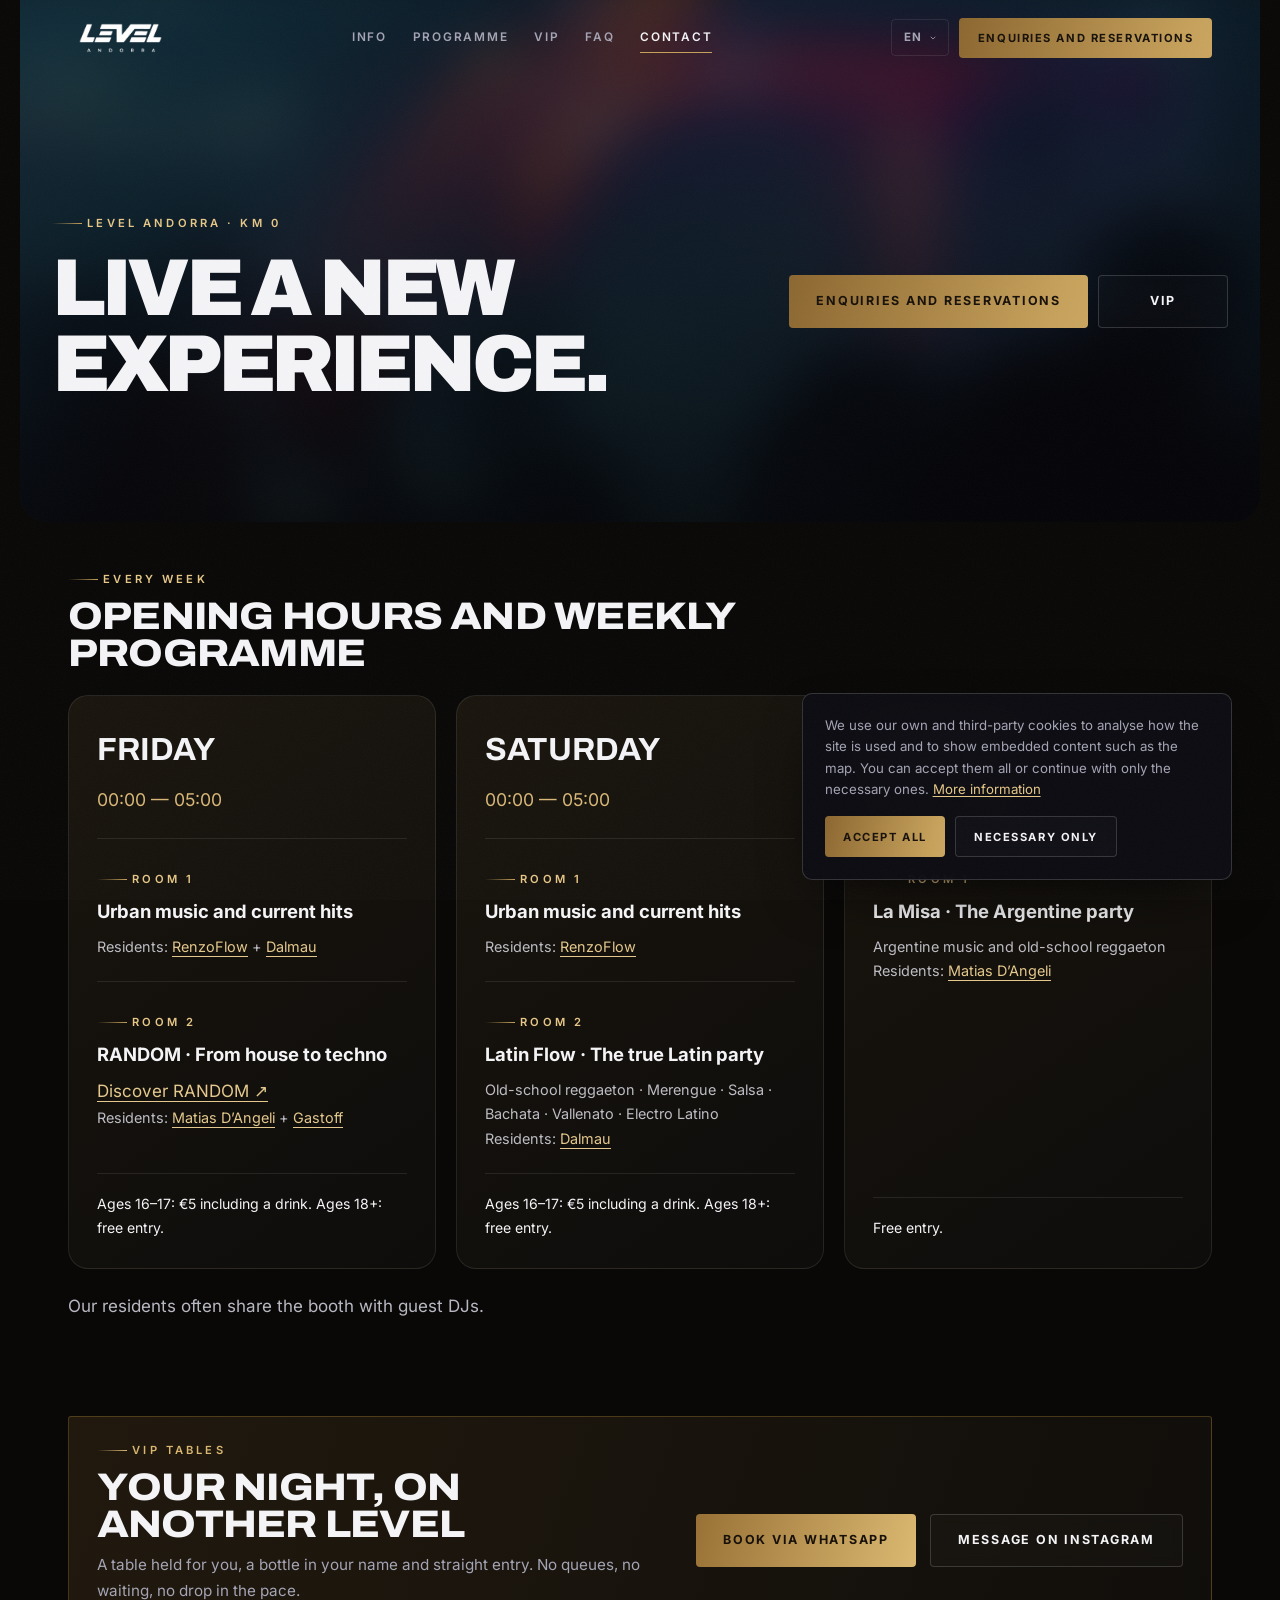
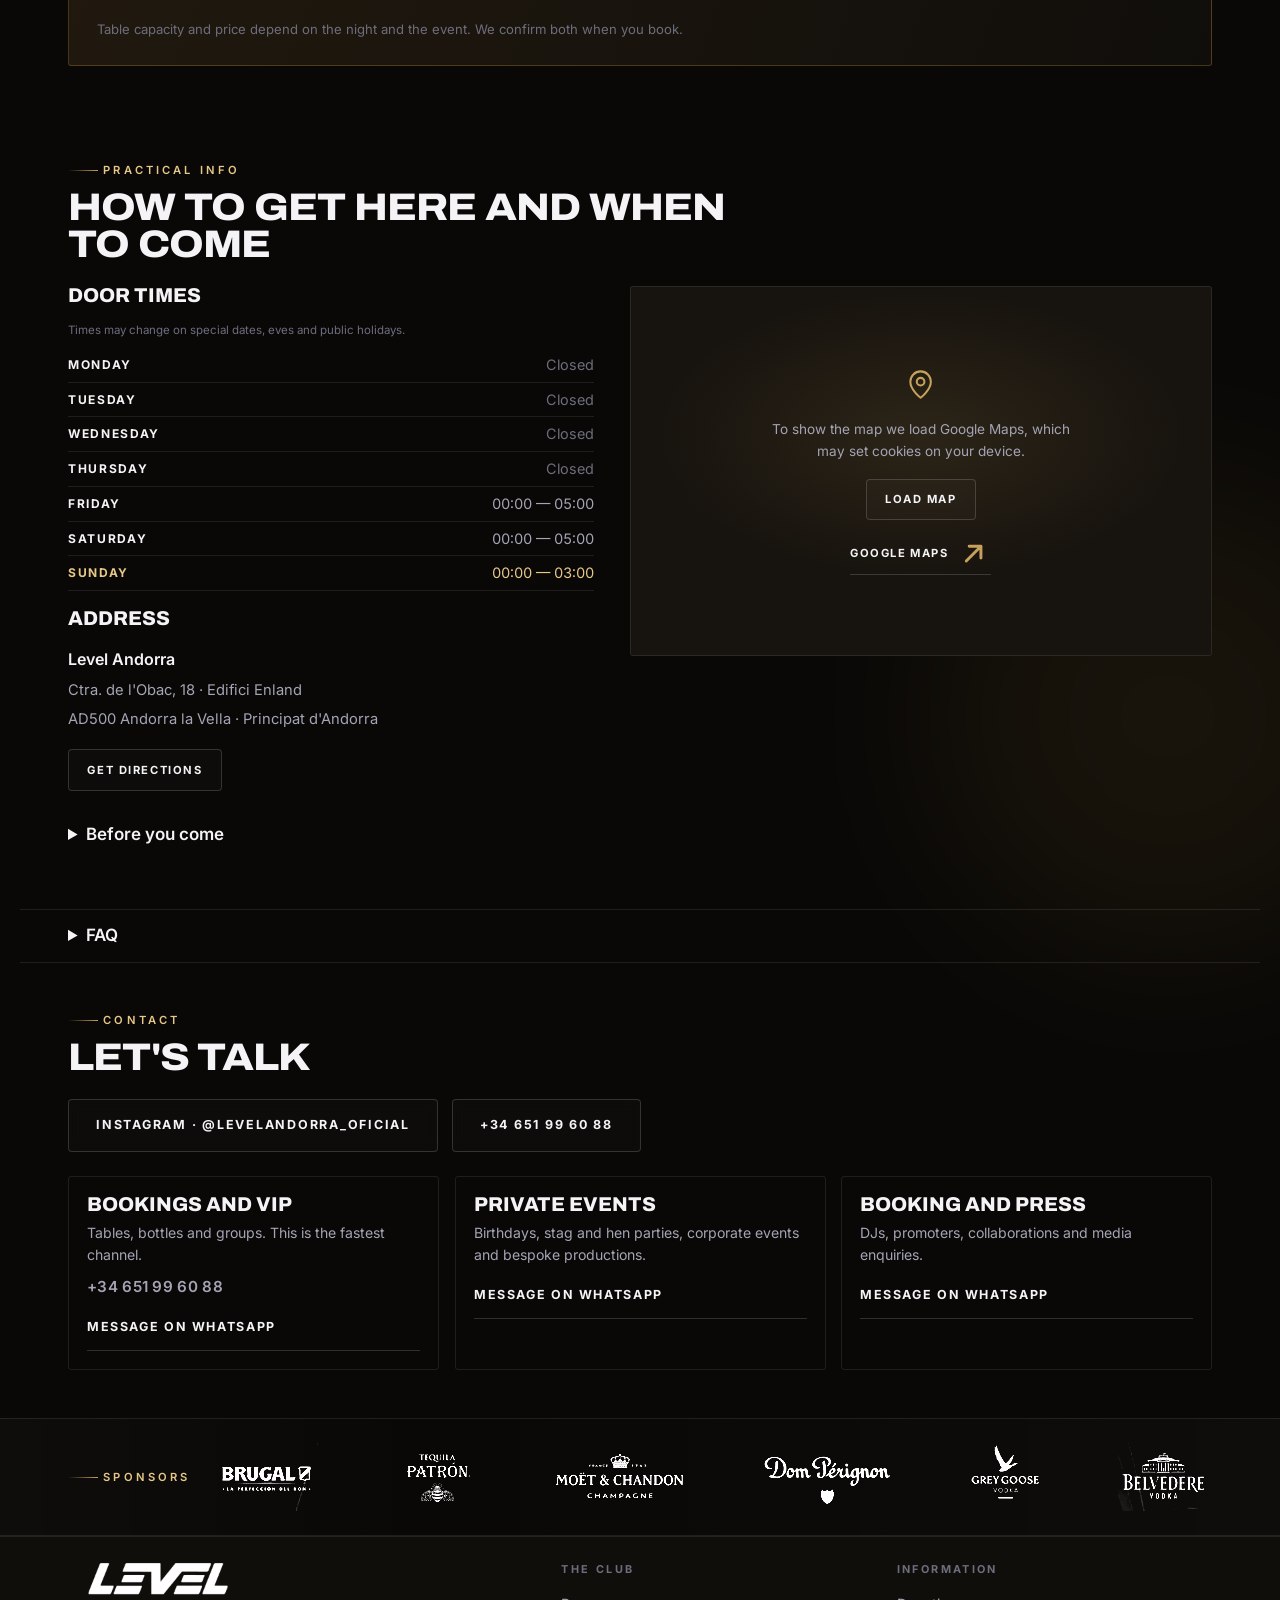
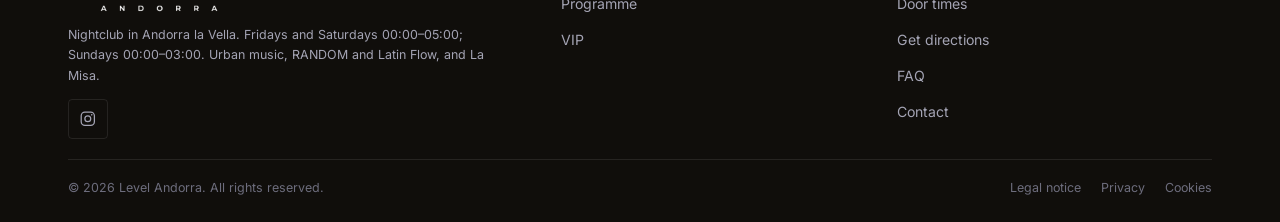
==== commit d4d90dc7: "Replace event archive with weekly programme, residents and direct reservations" ====
--- a/index.html
+++ b/index.html
@@ -4,7 +4,7 @@
 <meta charset="utf-8">
 <meta name="viewport" content="width=device-width, initial-scale=1, viewport-fit=cover">
 <title>Level Andorra · Discoteca en Andorra la Vella</title>
-<meta name="description" content="Discoteca Level Andorra: Sala Honey con sonido Martin Audio, house, tech house y techno. De jueves a domingo en Andorra la Vella. Entradas y reservados VIP.">
+<meta name="description" content="Discoteca en Andorra la Vella. Viernes y sábados de 00:00 a 05:00; domingos de 00:00 a 03:00. Música urbana, RANDOM y Latin Flow, y La Misa.">
 <meta name="theme-color" content="#050508">
 <meta name="author" content="Level Andorra">
 <link rel="canonical" href="https://discotecalevelandorra.com/">
@@ -18,13 +18,13 @@
 <meta property="og:locale:alternate" content="fr_FR">
 <meta property="og:url" content="https://discotecalevelandorra.com/">
 <meta property="og:title" content="Level Andorra · Discoteca en Andorra la Vella">
-<meta property="og:description" content="Sala Honey con sonido Martin Audio, house, tech house y techno. De jueves a domingo en Andorra la Vella. Entradas y reservados VIP.">
+<meta property="og:description" content="Discoteca en Andorra la Vella. Viernes y sábados de 00:00 a 05:00; domingos de 00:00 a 03:00. Música urbana, RANDOM y Latin Flow, y La Misa.">
 <meta property="og:image" content="https://discotecalevelandorra.com/assets/img/og-level-andorra.png">
 <meta property="og:image:width" content="1200">
 <meta property="og:image:height" content="630">
 <meta name="twitter:card" content="summary_large_image">
 <meta name="twitter:title" content="Level Andorra · Discoteca en Andorra la Vella">
-<meta name="twitter:description" content="Sala Honey con sonido Martin Audio, house, tech house y techno. De jueves a domingo en Andorra la Vella.">
+<meta name="twitter:description" content="Discoteca en Andorra la Vella. Viernes y sábados de 00:00 a 05:00; domingos de 00:00 a 03:00. Música urbana, RANDOM y Latin Flow, y La Misa.">
 <meta name="twitter:image" content="https://discotecalevelandorra.com/assets/img/og-level-andorra.png">
 
 <!-- Iconos -->
@@ -51,7 +51,7 @@
   "name": "Level Andorra",
   "alternateName": "Discoteca Level Andorra",
   "url": "https://discotecalevelandorra.com/",
-  "description": "Discoteca en el centro de Andorra la Vella. Sala Honey con sonido Martin Audio e iluminación LED hexagonal, y programación de house, tech house y techno.",
+  "description": "Discoteca en Andorra la Vella. Viernes y sábados de 00:00 a 05:00; domingos de 00:00 a 03:00. Música urbana, RANDOM y Latin Flow, y La Misa.",
   "image": "https://discotecalevelandorra.com/assets/img/og-level-andorra.png",
   "logo": "https://discotecalevelandorra.com/assets/img/level-logo.png",
   "address": {
@@ -65,7 +65,6 @@
   "hasMap": "https://www.google.com/maps/place/DISCOTECA+LEVEL+ANDORRA/@42.5066451,1.5340016,17z",
   "sameAs": ["https://www.instagram.com/levelandorra_oficial/"],
   "openingHoursSpecification": [
-    { "@type": "OpeningHoursSpecification", "dayOfWeek": "Thursday", "opens": "00:00", "closes": "04:00" },
     { "@type": "OpeningHoursSpecification", "dayOfWeek": "Friday", "opens": "00:00", "closes": "05:00" },
     { "@type": "OpeningHoursSpecification", "dayOfWeek": "Saturday", "opens": "00:00", "closes": "05:00" },
     { "@type": "OpeningHoursSpecification", "dayOfWeek": "Sunday", "opens": "00:00", "closes": "03:00" }
@@ -114,7 +113,7 @@
         </div>
       </div>
 
-      <a class="btn btn--primary btn--sm header__cta" data-link="tickets" href="#agenda" target="_blank" rel="noopener" data-i18n="nav.tickets">Comprar entrada</a>
+      <a class="btn btn--primary btn--sm header__cta" data-link="whatsapp" href="https://wa.me/34651996088?text=Hola%2C%20quiero%20info%20de%20reservas" target="_blank" rel="noopener" data-i18n="nav.tickets">Consultas y reservas</a>
 
       <button class="burger" type="button" data-burger aria-expanded="false" aria-controls="mobile-nav" aria-label="Menú">
         <span class="burger__box" aria-hidden="true"><span></span><span></span><span></span></span>
@@ -134,7 +133,7 @@
       <li><a class="mobile-nav__link" href="#contacto" data-i18n="nav.contact">Contacto</a></li>
     </ul>
     <div class="mobile-nav__foot">
-      <a class="btn btn--primary btn--block" data-link="tickets" href="#agenda" target="_blank" rel="noopener" data-i18n="nav.tickets">Comprar entrada</a>
+      <a class="btn btn--primary btn--block" data-link="whatsapp" href="https://wa.me/34651996088?text=Hola%2C%20quiero%20info%20de%20reservas" target="_blank" rel="noopener" data-i18n="nav.tickets">Consultas y reservas</a>
       <div class="socials">
         <a class="social" data-link="instagram" href="https://www.instagram.com/levelandorra_oficial/" target="_blank" rel="noopener" aria-label="Instagram">
           <svg viewBox="0 0 24 24" fill="none" stroke="currentColor" stroke-width="1.7" stroke-linecap="round" stroke-linejoin="round" aria-hidden="true"><rect x="3" y="3" width="18" height="18" rx="5"/><circle cx="12" cy="12" r="4"/><circle cx="17.4" cy="6.6" r="1.1" fill="currentColor" stroke="none"/></svg>
@@ -145,39 +144,14 @@
 </div>
 
 <main id="main">
-<section class="intro container" aria-labelledby="intro-title">
+<section class="intro container intro--video" aria-labelledby="intro-title">
+<div class="intro__media" data-hero-media aria-hidden="true"><img src="assets/img/poster-hero.jpg" alt="" width="720" height="1280" fetchpriority="high"><video data-hero-video data-src="assets/video/hero.mp4" muted loop playsinline preload="none" tabindex="-1"></video></div>
   <div><p class="eyebrow">LEVEL ANDORRA · KM 0</p>
   <h1 id="intro-title" data-i18n="intro.title">Vive una<br>nueva experiencia.</h1></div>
-  <div class="intro__actions"><a class="btn btn--primary" data-link="tickets" href="#agenda" target="_blank" rel="noopener" data-i18n="agenda.tickets">Entradas</a><a class="btn btn--ghost" href="#vip" data-i18n="nav.vip">VIP</a></div>
-</section>
-
-<!-- ============================================== AGENDA DEL FINDE -->
-<section class="section section--flyers" id="agenda">
-  <div class="container">
-    <div class="flyers-head reveal">
-      <h2 class="eyebrow" data-i18n="agenda.eyebrow">Agenda</h2>
-      <p class="flyers-head__hint" data-i18n="agenda.hint" aria-hidden="true">DESLIZÁ →</p>
-    </div>
-
-    <div class="agenda" data-agenda hidden></div>
-
-    <div class="empty-state reveal" data-agenda-empty hidden>
-      <svg viewBox="0 0 24 24" fill="none" stroke="currentColor" stroke-width="1.4" stroke-linecap="round" stroke-linejoin="round" aria-hidden="true"><rect x="3" y="5" width="18" height="16" rx="3"/><path d="M8 3v4M16 3v4M3 11h18"/></svg>
-      <h3 class="h4" data-i18n="agenda.empty.title">Estamos preparando el próximo fin de semana</h3>
-      <p class="lede" style="text-align:center" data-i18n="agenda.empty.text">Seguinos en Instagram para enterarte primero.</p>
-      <a class="btn btn--ghost" data-link="instagram" href="https://www.instagram.com/levelandorra_oficial/" target="_blank" rel="noopener" data-i18n="agenda.empty.cta">Ver Instagram</a>
-    </div>
-  </div>
-</section>
-
-<div class="flyer-modal" data-flyer-modal hidden role="dialog" aria-modal="true" aria-label="Flyer ampliado">
-  <button class="flyer-modal__backdrop" type="button" data-flyer-close aria-label="Cerrar"></button>
-  <div class="flyer-modal__panel">
-    <button class="flyer-modal__close" type="button" data-flyer-close aria-label="Cerrar">×</button>
-    <img alt="Flyer del evento">
-  </div>
-</div>
-
+  <div class="intro__actions"><a class="btn btn--primary" data-link="whatsapp" href="https://wa.me/34651996088?text=Hola%2C%20quiero%20info%20de%20reservas" target="_blank" rel="noopener" data-i18n="nav.tickets">Consultas y reservas</a><a class="btn btn--ghost" href="#vip" data-i18n="nav.vip">VIP</a></div>
+</section>
+
+<section class="section" id="agenda" aria-labelledby="week-title"><div class="container"><div class="section-head"><span class="eyebrow" data-i18n="week.eyebrow">Cada semana</span><h2 class="h2" id="week-title" data-i18n="week.title">Horarios y programación semanal</h2></div><div class="week-grid"><article class="week-card reveal"><h3 data-i18n="info.fri">Viernes</h3><p class="week-time">00:00 — 05:00</p><div class="week-room"><p class="eyebrow" data-i18n="week.one">Sala 1</p><h4 data-i18n="week.urban">Música urbana y éxitos actuales</h4><p class="week-djs"><span data-i18n="week.residents">Residentes</span>: <a href="https://www.instagram.com/djrenzoflow/" target="_blank" rel="noopener noreferrer">RenzoFlow</a> + <a href="https://www.instagram.com/djdalmau/" target="_blank" rel="noopener noreferrer">Dalmau</a></p></div><div class="week-room"><p class="eyebrow" data-i18n="week.two">Sala 2</p><h4 data-i18n="week.electronic">RANDOM · Del house al techno</h4><a class="week-external" href="https://randomelectronic.com/" target="_blank" rel="noopener noreferrer" data-i18n="week.random">Conocé RANDOM ↗</a><p class="week-djs"><span data-i18n="week.residents">Residentes</span>: <a href="https://www.instagram.com/matiasdangeli/" target="_blank" rel="noopener noreferrer">Matias D’Angeli</a> + <a href="https://www.instagram.com/gaston.gastoff/" target="_blank" rel="noopener noreferrer">Gastoff</a></p></div><p class="week-entry" data-i18n="week.paid">De 16 a 17 años: 5 € con consumición. Desde 18 años: entrada gratuita.</p></article><article class="week-card reveal"><h3 data-i18n="info.sat">Sábado</h3><p class="week-time">00:00 — 05:00</p><div class="week-room"><p class="eyebrow" data-i18n="week.one">Sala 1</p><h4 data-i18n="week.urban">Música urbana y éxitos actuales</h4><p class="week-djs"><span data-i18n="week.residents">Residentes</span>: <a href="https://www.instagram.com/djrenzoflow/" target="_blank" rel="noopener noreferrer">RenzoFlow</a></p></div><div class="week-room"><p class="eyebrow" data-i18n="week.two">Sala 2</p><h4 data-i18n="week.latin">Latin Flow · La verdadera fiesta latina</h4><p data-i18n="week.rhythms">Reggaetón old school · Merengue · Salsa · Bachata · Vallenato · Electro latino</p><p class="week-djs"><span data-i18n="week.residents">Residentes</span>: <a href="https://www.instagram.com/djdalmau/" target="_blank" rel="noopener noreferrer">Dalmau</a></p></div><p class="week-entry" data-i18n="week.paid">De 16 a 17 años: 5 € con consumición. Desde 18 años: entrada gratuita.</p></article><article class="week-card reveal"><h3 data-i18n="info.sun">Domingo</h3><p class="week-time">00:00 — 03:00</p><div class="week-room"><p class="eyebrow" data-i18n="week.one">Sala 1</p><h4 data-i18n="week.argentina">La Misa · La fiesta argentina</h4><p data-i18n="week.argentinaMusic">Música argentina y reggaetón antiguo</p><p class="week-djs"><span data-i18n="week.residents">Residentes</span>: <a href="https://www.instagram.com/matiasdangeli/" target="_blank" rel="noopener noreferrer">Matias D’Angeli</a></p></div><p class="week-entry" data-i18n="week.free">Entrada gratuita.</p></article></div><p class="week-note" data-i18n="week.guests">Nuestros residentes suelen compartir cabina con DJs invitados.</p></div></section>
 <!-- =================================================================== VIP -->
 <section class="section" id="vip">
   <div class="container">
@@ -219,7 +193,6 @@
               <tr class="is-closed"><th scope="row" data-i18n="info.mon">Lunes</th><td data-i18n="info.closed">Cerrado</td></tr>
               <tr class="is-closed"><th scope="row" data-i18n="info.tue">Martes</th><td data-i18n="info.closed">Cerrado</td></tr>
               <tr class="is-closed"><th scope="row" data-i18n="info.wed">Miércoles</th><td data-i18n="info.closed">Cerrado</td></tr>
-              <tr><th scope="row" data-i18n="info.thu">Jueves</th><td>00:00 — 04:00</td></tr>
               <tr><th scope="row" data-i18n="info.fri">Viernes</th><td>00:00 — 05:00</td></tr>
               <tr><th scope="row" data-i18n="info.sat">Sábado</th><td>00:00 — 05:00</td></tr>
               <tr><th scope="row" data-i18n="info.sun">Domingo</th><td>00:00 — 03:00</td></tr>
@@ -242,7 +215,7 @@
         <details class="info-details">
           <summary data-i18n="info.rules.title">Antes de venir</summary>
           <ul class="rules">
-            <li><svg viewBox="0 0 24 24" fill="none" stroke="currentColor" stroke-width="2" stroke-linecap="round" stroke-linejoin="round" aria-hidden="true"><path d="m5 12 5 5L19 7"/></svg><span data-i18n="info.rules.r1">Acceso exclusivo para mayores de 18 años. Se pedirá documento de identidad o pasaporte en la puerta.</span></li>
+            <li><svg viewBox="0 0 24 24" fill="none" stroke="currentColor" stroke-width="2" stroke-linecap="round" stroke-linejoin="round" aria-hidden="true"><path d="m5 12 5 5L19 7"/></svg><span data-i18n="info.rules.r1">Consulta la programación de cada día y lleva tu documento de identidad.</span></li>
             <li><svg viewBox="0 0 24 24" fill="none" stroke="currentColor" stroke-width="2" stroke-linecap="round" stroke-linejoin="round" aria-hidden="true"><path d="m5 12 5 5L19 7"/></svg><span data-i18n="info.rules.r2">La dirección se reserva el derecho de admisión. Se aplica código de vestimenta.</span></li>
             <li><svg viewBox="0 0 24 24" fill="none" stroke="currentColor" stroke-width="2" stroke-linecap="round" stroke-linejoin="round" aria-hidden="true"><path d="m5 12 5 5L19 7"/></svg><span data-i18n="info.rules.r3">Guardarropa disponible durante toda la noche.</span></li>
             <li><svg viewBox="0 0 24 24" fill="none" stroke="currentColor" stroke-width="2" stroke-linecap="round" stroke-linejoin="round" aria-hidden="true"><path d="m5 12 5 5L19 7"/></svg><span data-i18n="info.rules.r4">No se permite el acceso con bebidas, envases de cristal ni sustancias ilegales.</span></li>
@@ -274,15 +247,15 @@
     <div class="faq reveal">
       <div class="faq__item">
         <h3><button class="faq__q" type="button" data-faq-q aria-expanded="false" aria-controls="faq-1"><span data-i18n="faq.q1">¿Cuánto cuesta la entrada?</span><span class="faq__icon" aria-hidden="true"></span></button></h3>
-        <div class="faq__a" id="faq-1"><div><p data-i18n="faq.a1">El precio depende de la noche y del evento. Consulta la fecha concreta en nuestro sistema de entradas o escríbenos por Instagram y te lo decimos al momento.</p></div></div>
+        <div class="faq__a" id="faq-1"><div><p data-i18n="faq.a1">Viernes y sábado: de 16 a 17 años, 5 € con consumición; desde 18 años, entrada gratuita. Domingo: entrada gratuita.</p></div></div>
       </div>
       <div class="faq__item">
         <h3><button class="faq__q" type="button" data-faq-q aria-expanded="false" aria-controls="faq-2"><span data-i18n="faq.q2">¿Hace falta comprar la entrada por internet?</span><span class="faq__icon" aria-hidden="true"></span></button></h3>
-        <div class="faq__a" id="faq-2"><div><p data-i18n="faq.a2">No siempre, pero es lo más seguro. En fechas especiales el aforo se completa y la entrada anticipada suele salir más barata que en taquilla.</p></div></div>
+        <div class="faq__a" id="faq-2"><div><p data-i18n="faq.a2">Consulta las condiciones de acceso por WhatsApp o Instagram.</p></div></div>
       </div>
       <div class="faq__item">
         <h3><button class="faq__q" type="button" data-faq-q aria-expanded="false" aria-controls="faq-3"><span data-i18n="faq.q3">¿Cuál es la edad mínima para entrar?</span><span class="faq__icon" aria-hidden="true"></span></button></h3>
-        <div class="faq__a" id="faq-3"><div><p data-i18n="faq.a3">18 años. Es imprescindible presentar documento de identidad o pasaporte en la puerta, sin excepciones.</p></div></div>
+        <div class="faq__a" id="faq-3"><div><p data-i18n="faq.a3">Viernes y sábado: acceso desde los 16 años. Domingos: sin edad mínima.</p></div></div>
       </div>
       <div class="faq__item">
         <h3><button class="faq__q" type="button" data-faq-q aria-expanded="false" aria-controls="faq-4"><span data-i18n="faq.q4">¿Hay código de vestimenta?</span><span class="faq__icon" aria-hidden="true"></span></button></h3>
@@ -317,13 +290,14 @@
       <p class="lede" data-i18n="contact.lede">Reservas, eventos privados, booking o prensa: elige el canal y te respondemos.</p>
     </div>
 
+    <div class="btn-group contact-social"><a class="btn btn--ghost" href="https://www.instagram.com/levelandorra_oficial/" target="_blank" rel="noopener noreferrer">Instagram · @levelandorra_oficial</a><a class="btn btn--ghost" href="tel:+34651996088">+34 651 99 60 88</a></div>
     <div class="contact-grid">
       <article class="contact-card reveal">
         <span class="contact-card__icon"><svg viewBox="0 0 24 24" fill="none" stroke="currentColor" stroke-width="1.7" stroke-linecap="round" stroke-linejoin="round" aria-hidden="true"><path d="M21 11.5a8.4 8.4 0 0 1-12.3 7.5L3 20.5l1.6-5.5A8.5 8.5 0 1 1 21 11.5Z"/></svg></span>
         <h3 class="h4" data-i18n="contact.c1.title">Reservas y VIP</h3>
         <p data-i18n="contact.c1.text">Mesas, botellas y grupos. Es el canal más rápido.</p>
-        <p class="text-honey" style="font-size:.95rem;font-weight:600;letter-spacing:.02em" data-cfg="phoneDisplay"></p>
-        <a class="link-arrow" data-link="whatsapp" data-link-fallback="instagram" data-i18n-fallback="vip.cta2" href="#" target="_blank" rel="noopener" data-i18n="contact.c1.cta">Escribir por WhatsApp</a>
+        <p class="text-honey" style="font-size:.95rem;font-weight:600;letter-spacing:.02em" data-cfg="phoneDisplay">+34 651 99 60 88</p>
+        <a class="link-arrow" data-link="whatsapp" data-link-fallback="instagram" data-i18n-fallback="vip.cta2" href="https://wa.me/34651996088?text=Hola%2C%20quiero%20info%20de%20reservas" target="_blank" rel="noopener" data-i18n="contact.c1.cta">Escribir por WhatsApp</a>
       </article>
 
       <article class="contact-card reveal">
@@ -367,7 +341,7 @@
     <div class="footer__top">
       <div class="footer__brand">
         <img src="assets/img/level-logo.png" alt="Level Andorra" width="1080" height="309" loading="lazy">
-        <p data-i18n="footer.desc">Discoteca en el centro de Andorra la Vella. Sala Honey con sonido Martin Audio, programación de house, tech house y techno, y las noches más comentadas del Principado.</p>
+        <p data-i18n="footer.desc">Discoteca en Andorra la Vella. Viernes y sábados de 00:00 a 05:00; domingos de 00:00 a 03:00. Música urbana, RANDOM y Latin Flow, y La Misa.</p>
         <div class="socials">
           <a class="social" data-link="instagram" href="https://www.instagram.com/levelandorra_oficial/" target="_blank" rel="noopener" aria-label="Instagram">
             <svg viewBox="0 0 24 24" fill="none" stroke="currentColor" stroke-width="1.7" stroke-linecap="round" stroke-linejoin="round" aria-hidden="true"><rect x="3" y="3" width="18" height="18" rx="5"/><circle cx="12" cy="12" r="4"/><circle cx="17.4" cy="6.6" r="1.1" fill="currentColor" stroke="none"/></svg>
--- a/assets/css/style.css
+++ b/assets/css/style.css
@@ -1711,3 +1711,25 @@
   .footer__top { grid-template-columns:1fr 1fr; }
   .footer__brand { grid-column:1 / -1; max-width:none; }
 }
+
+/* Permanent weekly programme and lightweight atmospheric cover. */
+.intro--video { position:relative; isolation:isolate; overflow:hidden; min-height:58svh; align-items:center; border-radius:0 0 28px 28px; padding:150px 32px 64px; }
+.intro__media { position:absolute; inset:0; z-index:-2; background:#080809; pointer-events:none; }
+.intro__media img,.intro__media video { position:absolute; width:100%; height:100%; object-fit:cover; filter:blur(24px) brightness(.48) saturate(.85); transform:scale(1.15); }
+.intro__media video { opacity:0; transition:opacity 1.3s ease; }
+.intro__media video.is-ready { opacity:1; }
+.intro--video::after { content:""; position:absolute; inset:0; z-index:-1; background:linear-gradient(180deg,rgba(5,5,8,.15),rgba(5,5,8,.82)); }
+.week-grid { display:grid; grid-template-columns:repeat(3,minmax(0,1fr)); gap:20px; }
+.week-card { background:linear-gradient(145deg,rgba(195,156,83,.09),rgba(255,255,255,.025)); border:1px solid var(--line); padding:28px; border-radius:20px; display:flex; flex-direction:column; min-width:0; }
+.week-card h3 { font-family:var(--font-display); font-size:2rem; text-transform:uppercase; }
+.week-time { color:#d9b878; font-size:1.1rem; margin:8px 0 24px; }
+.week-room { border-top:1px solid var(--line); padding:22px 0; }
+.week-room h4 { font-size:1.15rem; line-height:1.4; margin:10px 0; }
+.week-room>p:not(.eyebrow),.week-djs { color:#bebdc4; font-size:.9rem; line-height:1.7; }
+.week-djs a,.week-external { color:#e4c88d; text-decoration:underline; text-underline-offset:4px; }
+.week-entry { margin-top:auto; border-top:1px solid var(--line); padding-top:18px; font-size:.88rem; line-height:1.7; }
+.week-note { margin-top:24px; color:#b9b8c2; line-height:1.6; }
+.contact-social { margin-bottom:24px; flex-wrap:wrap; }
+@media(max-width:1000px){.week-grid{grid-template-columns:1fr}.intro--video{min-height:50svh}.week-card{padding:24px}.intro__actions{flex-wrap:wrap}}
+@media(max-width:600px){.intro--video{padding:120px 20px 42px}.intro__actions{display:flex;flex-direction:column;align-items:stretch}.intro__actions .btn{min-width:0;white-space:normal}.week-card h3{font-size:1.7rem}}
+@media(prefers-reduced-motion:reduce){.intro__media video{display:none}.intro__media img{transition:none}}
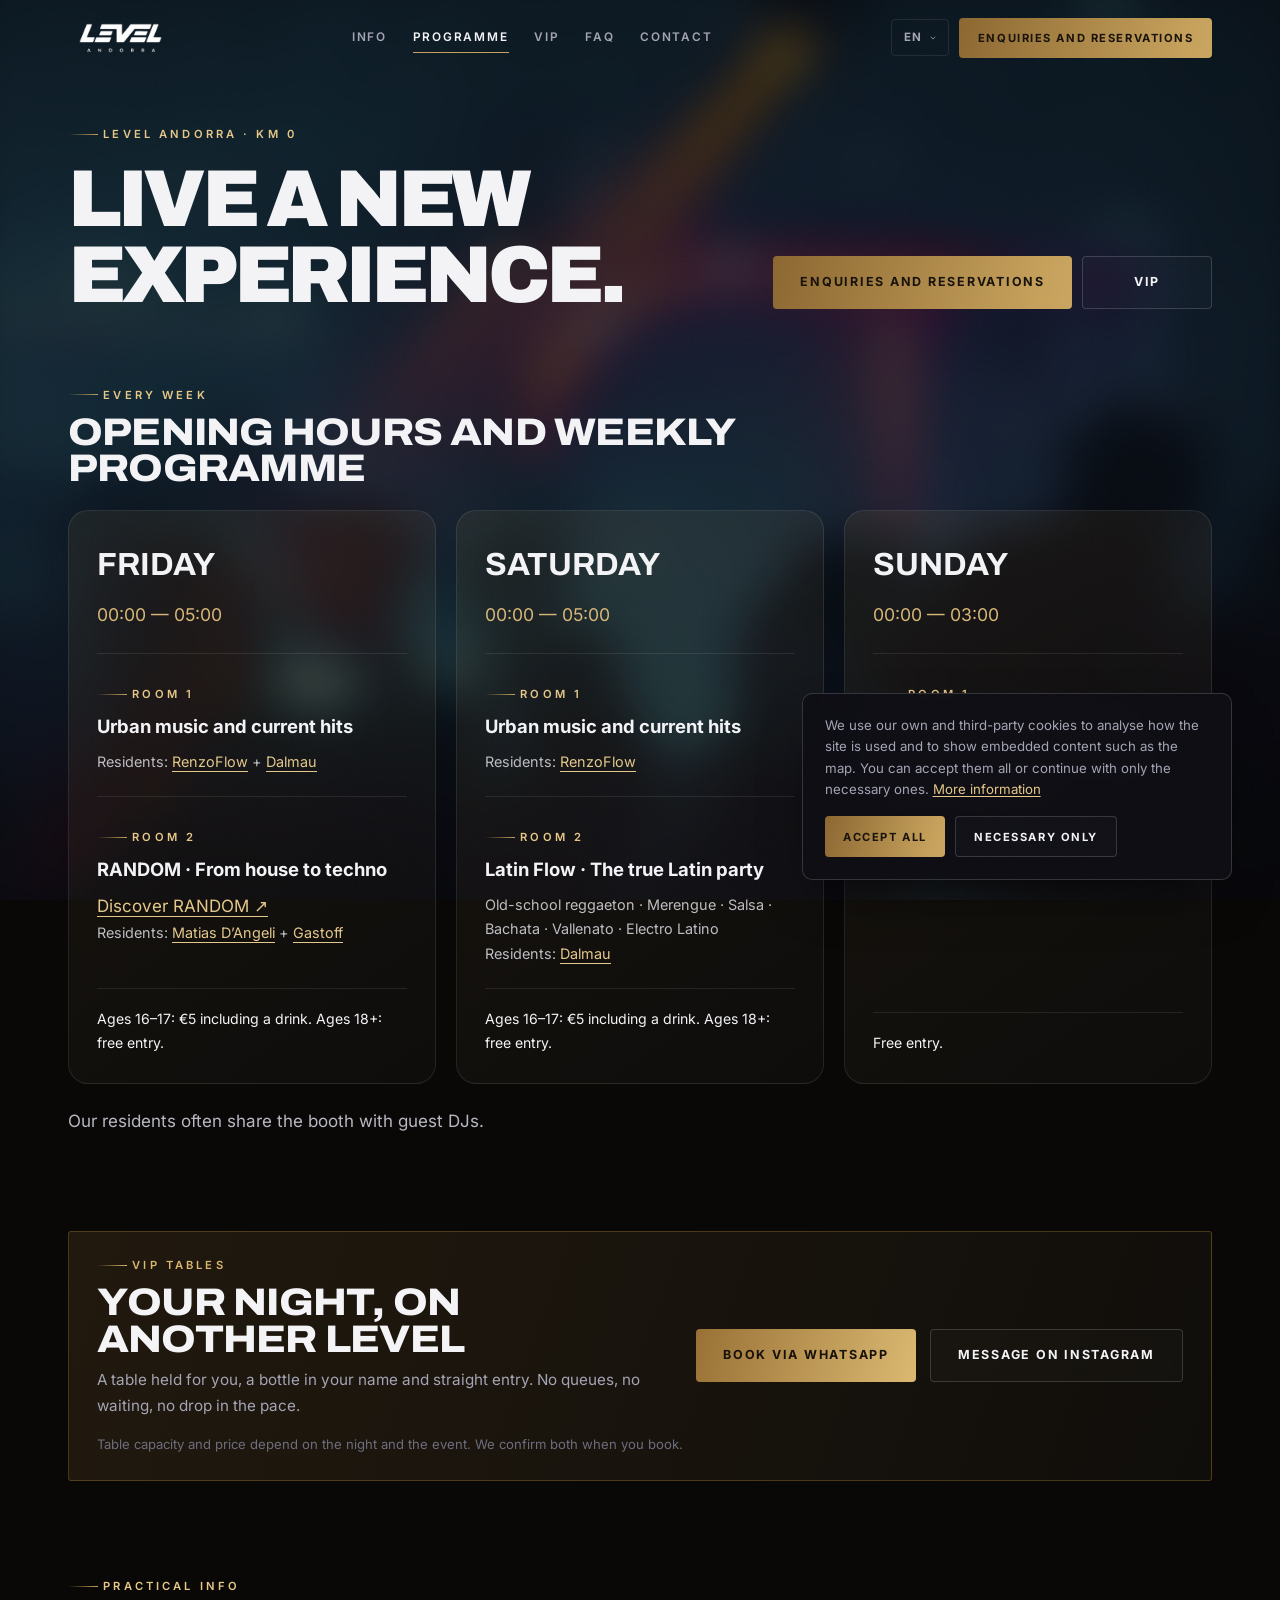
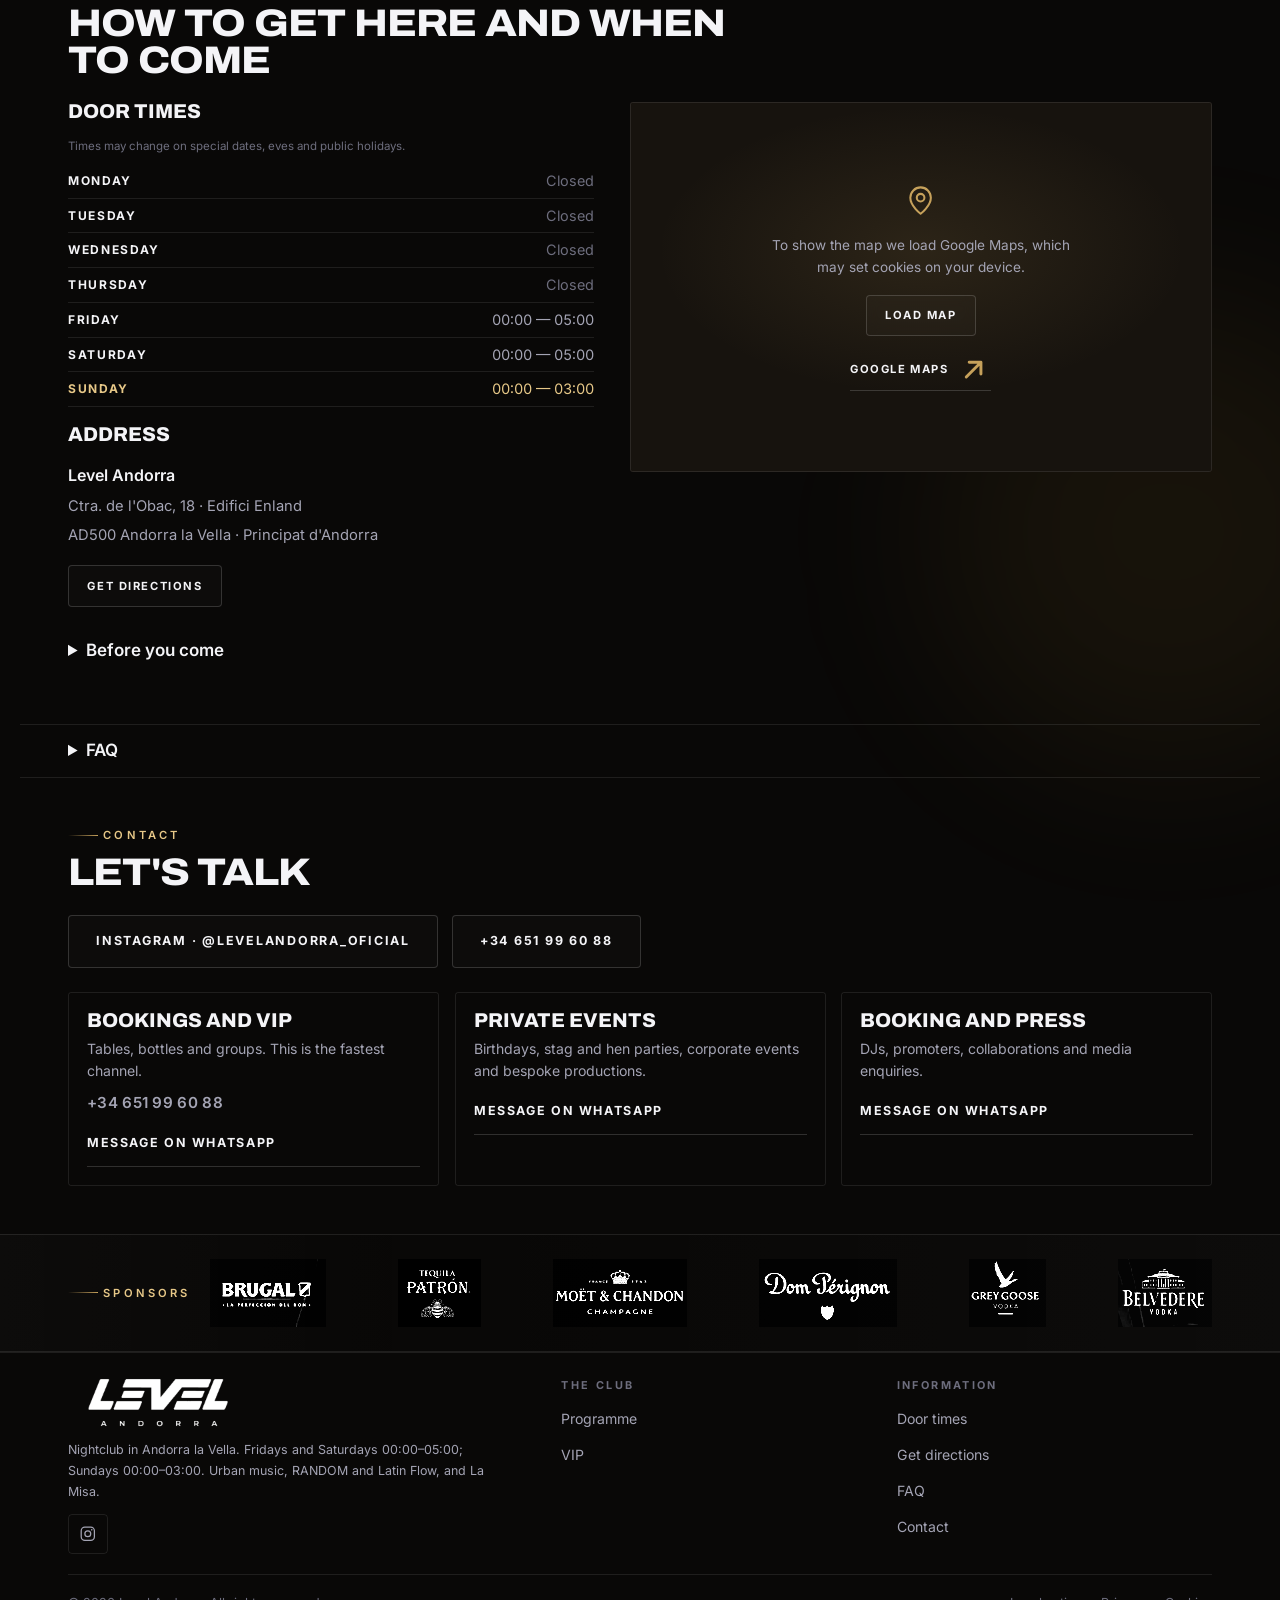
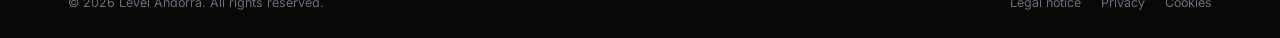
==== commit 38c508bd: "Make atmospheric video a fixed full-screen page background without borders" ====
--- a/index.html
+++ b/index.html
@@ -79,6 +79,7 @@
 </head>
 
 <body>
+<div class="site-backdrop" data-hero-media aria-hidden="true"><img src="assets/img/poster-hero.jpg" alt="" width="720" height="1280" fetchpriority="high"><video data-hero-video data-src="assets/video/hero.mp4" muted loop playsinline preload="none" tabindex="-1"></video></div>
 <div class="grain" aria-hidden="true"></div>
 
 <a class="skip-link" href="#main" data-i18n="nav.skip">Saltar al contenido</a>
@@ -144,8 +145,8 @@
 </div>
 
 <main id="main">
-<section class="intro container intro--video" aria-labelledby="intro-title">
-<div class="intro__media" data-hero-media aria-hidden="true"><img src="assets/img/poster-hero.jpg" alt="" width="720" height="1280" fetchpriority="high"><video data-hero-video data-src="assets/video/hero.mp4" muted loop playsinline preload="none" tabindex="-1"></video></div>
+<section class="intro container" aria-labelledby="intro-title">
+
   <div><p class="eyebrow">LEVEL ANDORRA · KM 0</p>
   <h1 id="intro-title" data-i18n="intro.title">Vive una<br>nueva experiencia.</h1></div>
   <div class="intro__actions"><a class="btn btn--primary" data-link="whatsapp" href="https://wa.me/34651996088?text=Hola%2C%20quiero%20info%20de%20reservas" target="_blank" rel="noopener" data-i18n="nav.tickets">Consultas y reservas</a><a class="btn btn--ghost" href="#vip" data-i18n="nav.vip">VIP</a></div>
--- a/assets/css/style.css
+++ b/assets/css/style.css
@@ -1713,12 +1713,6 @@
 }
 
 /* Permanent weekly programme and lightweight atmospheric cover. */
-.intro--video { position:relative; isolation:isolate; overflow:hidden; min-height:58svh; align-items:center; border-radius:0 0 28px 28px; padding:150px 32px 64px; }
-.intro__media { position:absolute; inset:0; z-index:-2; background:#080809; pointer-events:none; }
-.intro__media img,.intro__media video { position:absolute; width:100%; height:100%; object-fit:cover; filter:blur(24px) brightness(.48) saturate(.85); transform:scale(1.15); }
-.intro__media video { opacity:0; transition:opacity 1.3s ease; }
-.intro__media video.is-ready { opacity:1; }
-.intro--video::after { content:""; position:absolute; inset:0; z-index:-1; background:linear-gradient(180deg,rgba(5,5,8,.15),rgba(5,5,8,.82)); }
 .week-grid { display:grid; grid-template-columns:repeat(3,minmax(0,1fr)); gap:20px; }
 .week-card { background:linear-gradient(145deg,rgba(195,156,83,.09),rgba(255,255,255,.025)); border:1px solid var(--line); padding:28px; border-radius:20px; display:flex; flex-direction:column; min-width:0; }
 .week-card h3 { font-family:var(--font-display); font-size:2rem; text-transform:uppercase; }
@@ -1730,6 +1724,17 @@
 .week-entry { margin-top:auto; border-top:1px solid var(--line); padding-top:18px; font-size:.88rem; line-height:1.7; }
 .week-note { margin-top:24px; color:#b9b8c2; line-height:1.6; }
 .contact-social { margin-bottom:24px; flex-wrap:wrap; }
-@media(max-width:1000px){.week-grid{grid-template-columns:1fr}.intro--video{min-height:50svh}.week-card{padding:24px}.intro__actions{flex-wrap:wrap}}
-@media(max-width:600px){.intro--video{padding:120px 20px 42px}.intro__actions{display:flex;flex-direction:column;align-items:stretch}.intro__actions .btn{min-width:0;white-space:normal}.week-card h3{font-size:1.7rem}}
-@media(prefers-reduced-motion:reduce){.intro__media video{display:none}.intro__media img{transition:none}}
+
+/* One fixed, edge-to-edge background; all content scrolls above it. */
+body { position:relative; isolation:isolate; }
+.site-backdrop { position:fixed; inset:0; z-index:-1; overflow:hidden; pointer-events:none; background:#080809; }
+.site-backdrop img,.site-backdrop video { position:absolute; inset:-32px; width:calc(100% + 64px); height:calc(100% + 64px); max-width:none; object-fit:cover; object-position:center; filter:blur(22px) saturate(.8); }
+.site-backdrop video { opacity:0; transition:opacity 1.2s ease; }
+.site-backdrop video.is-ready { opacity:1; }
+.site-backdrop::after { content:""; position:absolute; inset:0; background:rgba(5,5,8,.68); }
+main,.intro,.footer { background:transparent; }
+.intro { isolation:auto; border-radius:0; overflow:visible; }
+@media(max-width:1000px){.week-grid{grid-template-columns:1fr}.week-card{padding:24px}.intro__actions{flex-wrap:wrap}}
+@media(max-width:600px){.intro__actions{display:flex;flex-direction:column;align-items:stretch}.intro__actions .btn{min-width:0;white-space:normal}.week-card h3{font-size:1.7rem}}
+@media(prefers-reduced-motion:reduce){.site-backdrop video{display:none}.site-backdrop img{transition:none}}
+@media print{.site-backdrop{display:none}}
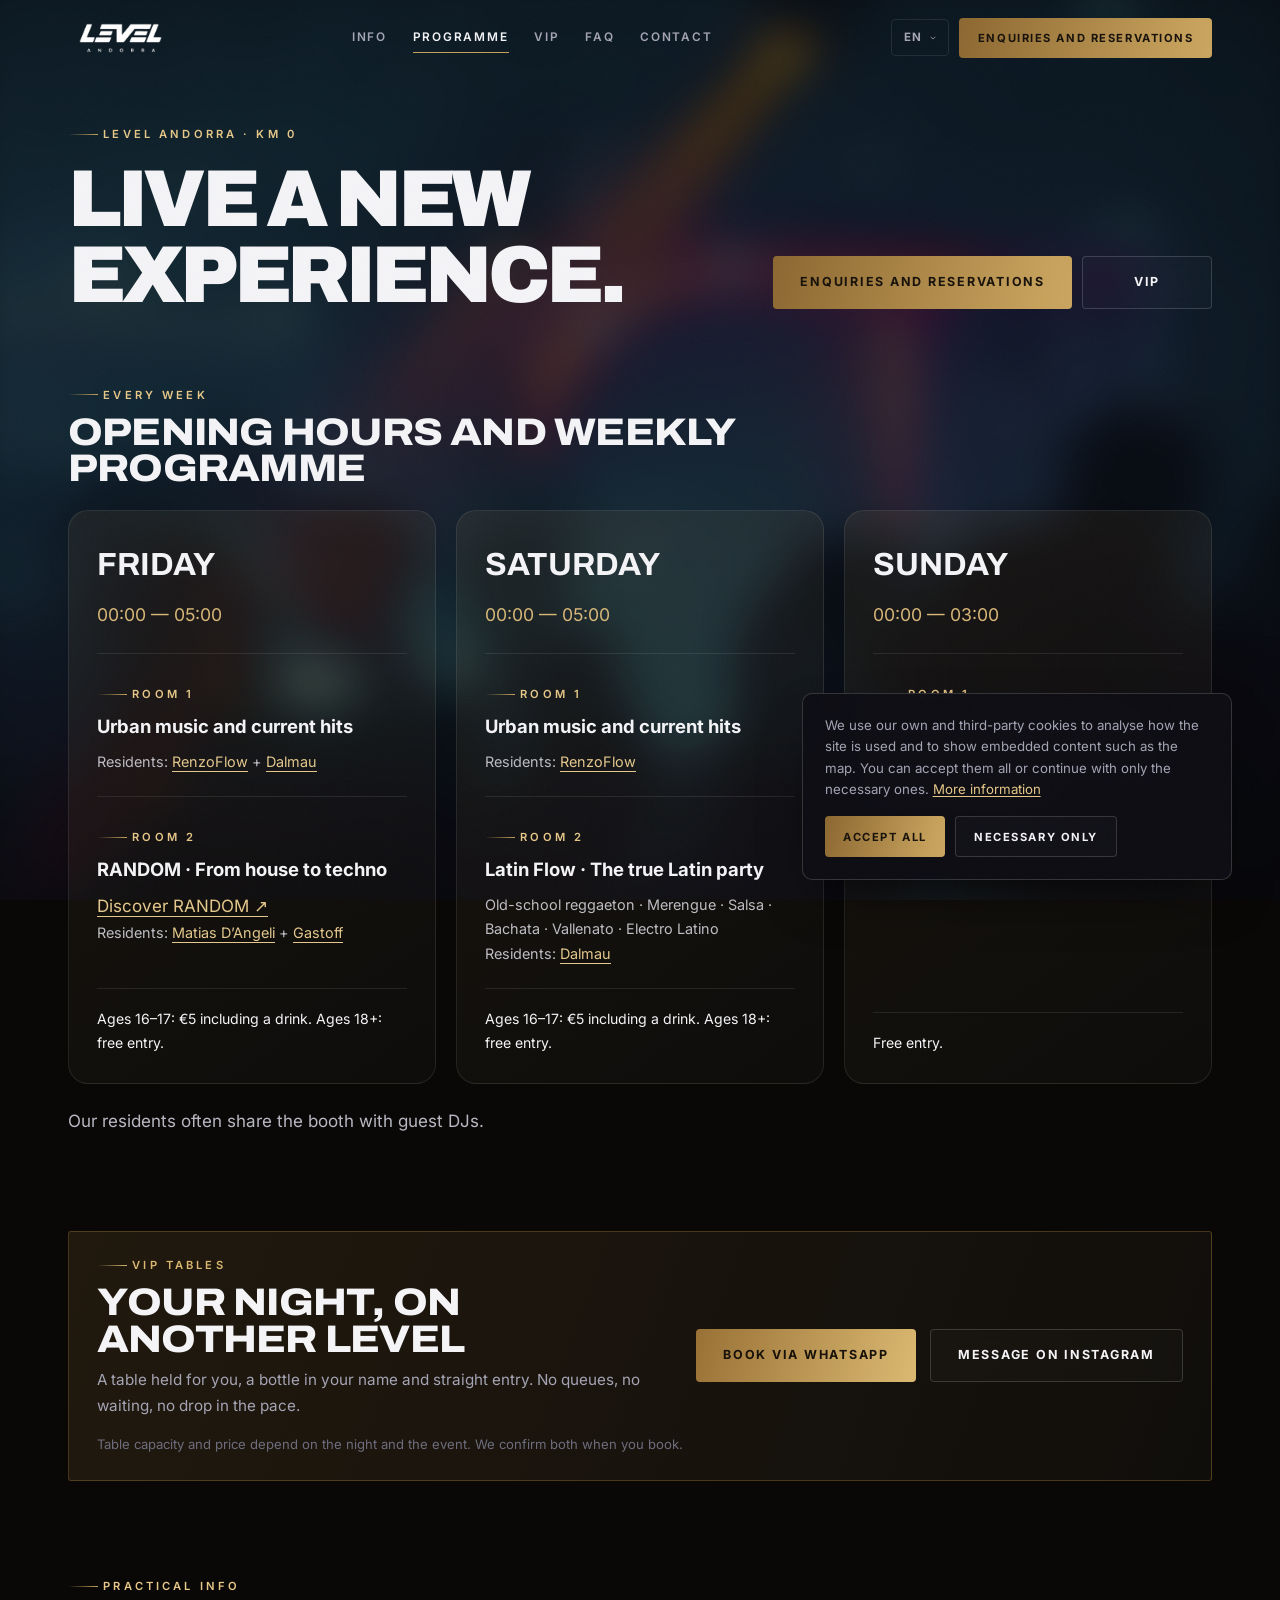
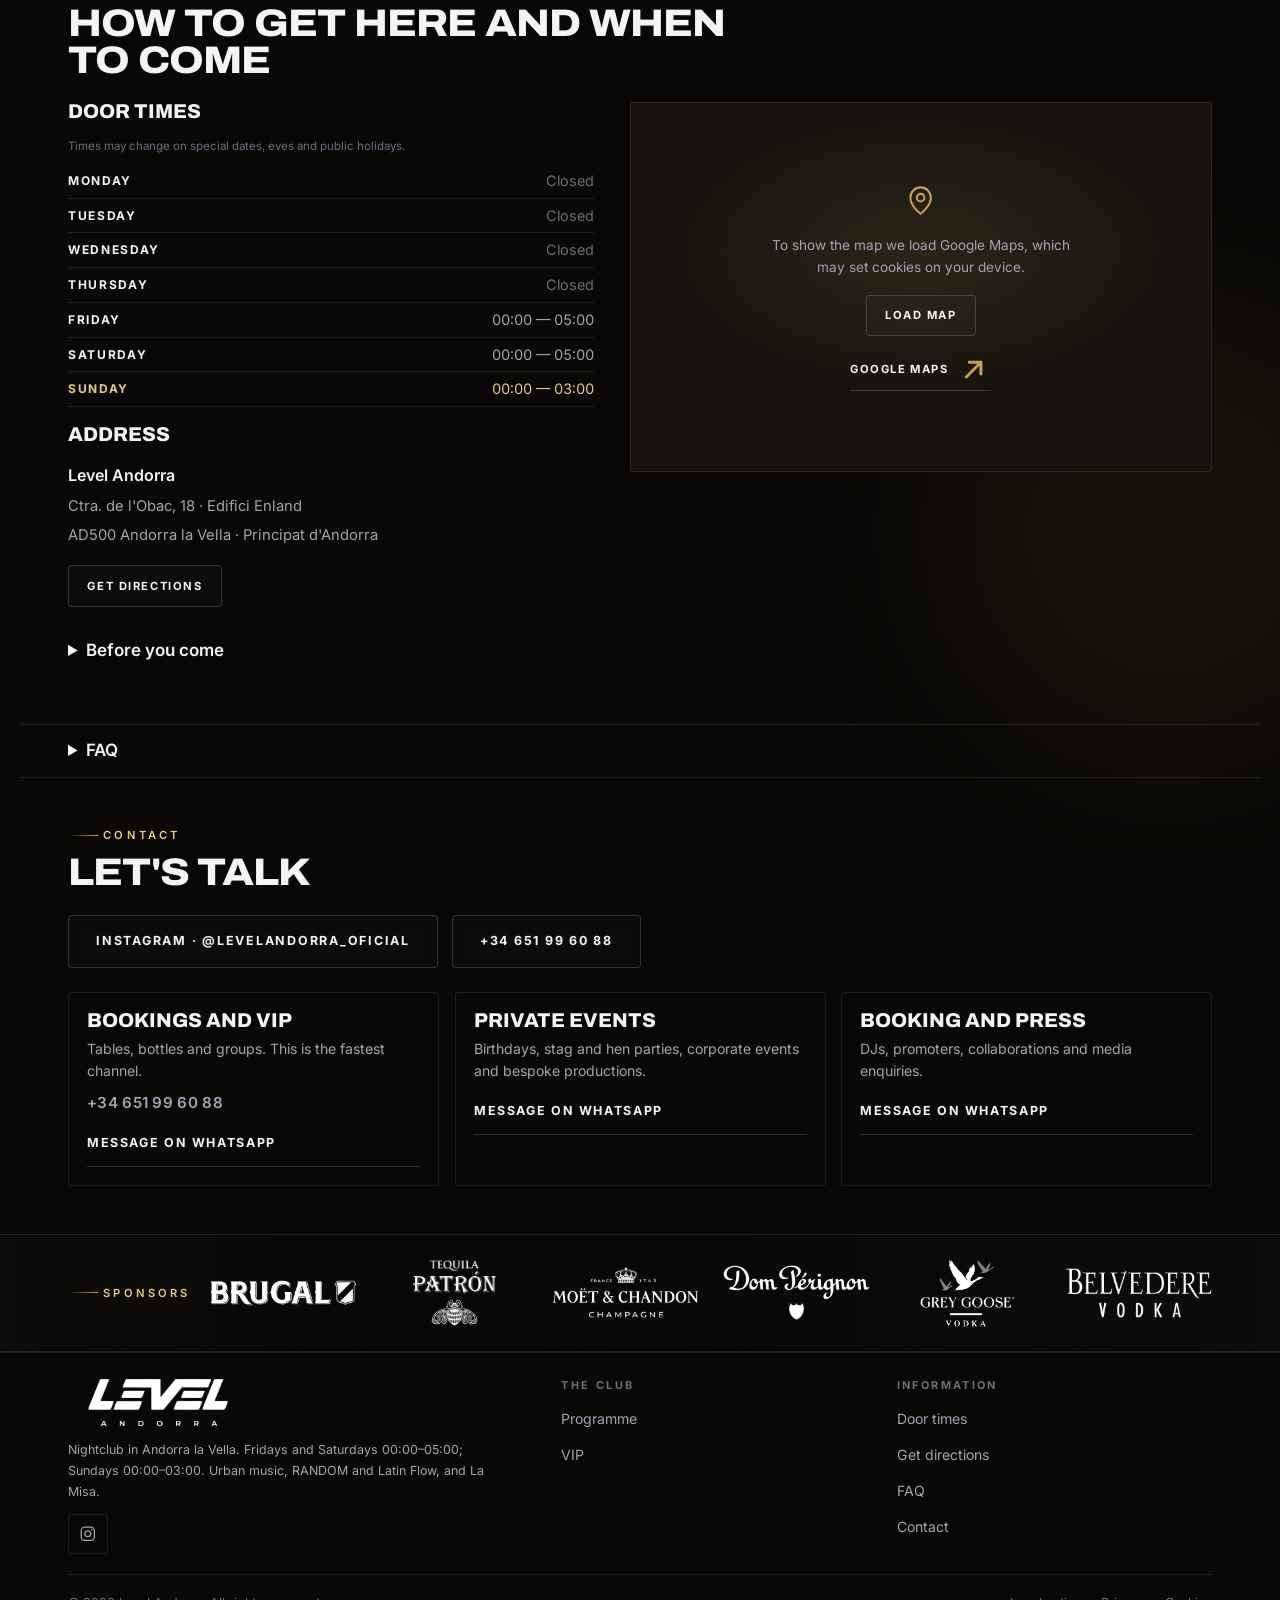
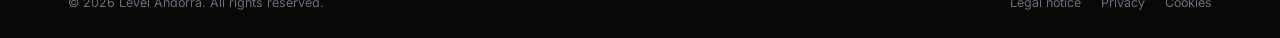
==== commit d5657793: "Replace sponsor flyer crops with transparent PNG logos" ====
--- a/index.html
+++ b/index.html
@@ -30,7 +30,7 @@
 <!-- Iconos -->
 <link rel="icon" href="assets/img/favicon.svg" type="image/svg+xml">
 <link rel="apple-touch-icon" href="assets/img/apple-touch-icon.png">
-<link rel="manifest" href="site.webmanifest">
+<link rel="manifest" href="level-app.webmanifest">
 
 <!-- Poster del hero: es el LCP, se descarga cuanto antes -->
 <link rel="preload" href="assets/img/poster-hero.jpg" as="image" fetchpriority="high">
@@ -41,6 +41,7 @@
 <link rel="stylesheet" href="assets/fonts/fonts.css">
 
 <link rel="stylesheet" href="assets/css/style.css">
+<link rel="stylesheet" href="assets/css/background.css">
 
 <!-- Datos estructurados: ficha del local -->
 <script type="application/ld+json">
@@ -324,12 +325,12 @@
   <div class="container sponsors__inner">
     <h2 class="eyebrow" id="sponsors-title">SPONSORS</h2>
     <div class="sponsors__list">
-      <span class="sponsor-mark" role="img" aria-label="Brugal" style="--logo-x:70;--logo-w:160"><img src="assets/img/events/level-domingo-13.webp" alt="" loading="lazy" aria-hidden="true"></span>
-      <span class="sponsor-mark" role="img" aria-label="Patrón" style="--logo-x:240;--logo-w:116"><img src="assets/img/events/level-domingo-13.webp" alt="" loading="lazy" aria-hidden="true"></span>
-      <span class="sponsor-mark" role="img" aria-label="Moët & Chandon" style="--logo-x:365;--logo-w:185"><img src="assets/img/events/level-domingo-13.webp" alt="" loading="lazy" aria-hidden="true"></span>
-      <span class="sponsor-mark" role="img" aria-label="Dom Pérignon" style="--logo-x:558;--logo-w:192"><img src="assets/img/events/level-domingo-13.webp" alt="" loading="lazy" aria-hidden="true"></span>
-      <span class="sponsor-mark" role="img" aria-label="Grey Goose" style="--logo-x:761;--logo-w:107"><img src="assets/img/events/level-domingo-13.webp" alt="" loading="lazy" aria-hidden="true"></span>
-      <span class="sponsor-mark" role="img" aria-label="Belvedere" style="--logo-x:883;--logo-w:130"><img src="assets/img/events/level-domingo-13.webp" alt="" loading="lazy" aria-hidden="true"></span>
+      <span class="sponsor-mark"><img src="assets/img/sponsors/brugal.png" alt="Brugal" loading="lazy" decoding="async"></span>
+      <span class="sponsor-mark"><img src="assets/img/sponsors/patron.png" alt="Patrón" loading="lazy" decoding="async"></span>
+      <span class="sponsor-mark"><img src="assets/img/sponsors/moet-chandon.png" alt="Moët &amp; Chandon" loading="lazy" decoding="async"></span>
+      <span class="sponsor-mark"><img src="assets/img/sponsors/dom-perignon.png" alt="Dom Pérignon" loading="lazy" decoding="async"></span>
+      <span class="sponsor-mark"><img src="assets/img/sponsors/grey-goose.png" alt="Grey Goose" loading="lazy" decoding="async"></span>
+      <span class="sponsor-mark"><img src="assets/img/sponsors/belvedere.png" alt="Belvedere" loading="lazy" decoding="async"></span>
     </div>
   </div>
 </section>
--- a/assets/css/style.css
+++ b/assets/css/style.css
@@ -1680,9 +1680,15 @@
 #contacto .section-head .lede { display:none; }
 .sponsors { padding-block:24px; }
 .sponsors__inner { gap:20px; }
-.sponsors__list { flex:1; justify-content:space-between; gap:12px; }
-.sponsor-mark { position:relative; display:block; overflow:hidden; width:calc(var(--logo-w) * .72px); height:68px; mix-blend-mode:screen; filter:grayscale(1) contrast(3); }
-.sponsors__list .sponsor-mark img { position:absolute; width:777.6px; height:1382.4px; max-width:none; left:calc(var(--logo-x) * -.72px); top:-1245.6px; }
+.sponsors__list { display:grid; grid-template-columns:repeat(6,minmax(0,1fr)); flex:1; min-width:0; gap:24px; }
+.sponsor-mark { display:flex; align-items:center; justify-content:center; min-width:0; height:68px; }
+.sponsors__list .sponsor-mark img { width:100%; height:100%; max-width:160px; object-fit:contain; filter:brightness(0) invert(1); }
+@media (max-width:900px) {
+  .sponsors__inner { display:block; }
+  .sponsors__inner .eyebrow { margin-bottom:20px; }
+  .sponsors__list { grid-template-columns:repeat(3,minmax(0,1fr)); justify-items:center; }
+  .sponsor-mark { width:100%; }
+}
 .footer { margin-top:0; padding-block:24px; }
 .footer__top { gap:20px; padding-bottom:20px; }
 .footer__brand { gap:12px; }
@@ -1706,8 +1712,7 @@
   .sponsors__list { display:grid; grid-template-columns:repeat(3,1fr); justify-items:center; width:100%; }
   .sponsors__inner { display:block; }
   .sponsors__inner .eyebrow { margin-bottom:14px; }
-  .sponsor-mark { width:calc(var(--logo-w) * .5px); height:48px; }
-  .sponsors__list .sponsor-mark img { width:540px; height:960px; left:calc(var(--logo-x) * -.5px); top:-865px; }
+  .sponsor-mark { height:60px; }
   .footer__top { grid-template-columns:1fr 1fr; }
   .footer__brand { grid-column:1 / -1; max-width:none; }
 }
--- a/assets/css/background.css
+++ b/assets/css/background.css
@@ -0,0 +1,13 @@
+/* One fixed, edge-to-edge background; all content scrolls above it. */
+body { position:relative; isolation:isolate; }
+.site-backdrop { position:fixed; inset:0; z-index:-1; overflow:hidden; pointer-events:none; background:#080809; }
+.site-backdrop img,.site-backdrop video { position:absolute; inset:-32px; width:calc(100% + 64px); height:calc(100% + 64px); max-width:none; object-fit:cover; object-position:center; filter:blur(22px) saturate(.8); }
+.site-backdrop video { opacity:0; transition:opacity 1.2s ease; }
+.site-backdrop video.is-ready { opacity:1; }
+.site-backdrop::after { content:""; position:absolute; inset:0; background:rgba(5,5,8,.68); }
+main,.intro,.footer { background:transparent; }
+.intro { isolation:auto; border-radius:0; overflow:visible; }
+@media(max-width:1000px){.week-grid{grid-template-columns:1fr}.week-card{padding:24px}.intro__actions{flex-wrap:wrap}}
+@media(max-width:600px){.intro__actions{display:flex;flex-direction:column;align-items:stretch}.intro__actions .btn{min-width:0;white-space:normal}.week-card h3{font-size:1.7rem}}
+@media(prefers-reduced-motion:reduce){.site-backdrop video{display:none}.site-backdrop img{transition:none}}
+@media print{.site-backdrop{display:none}}
